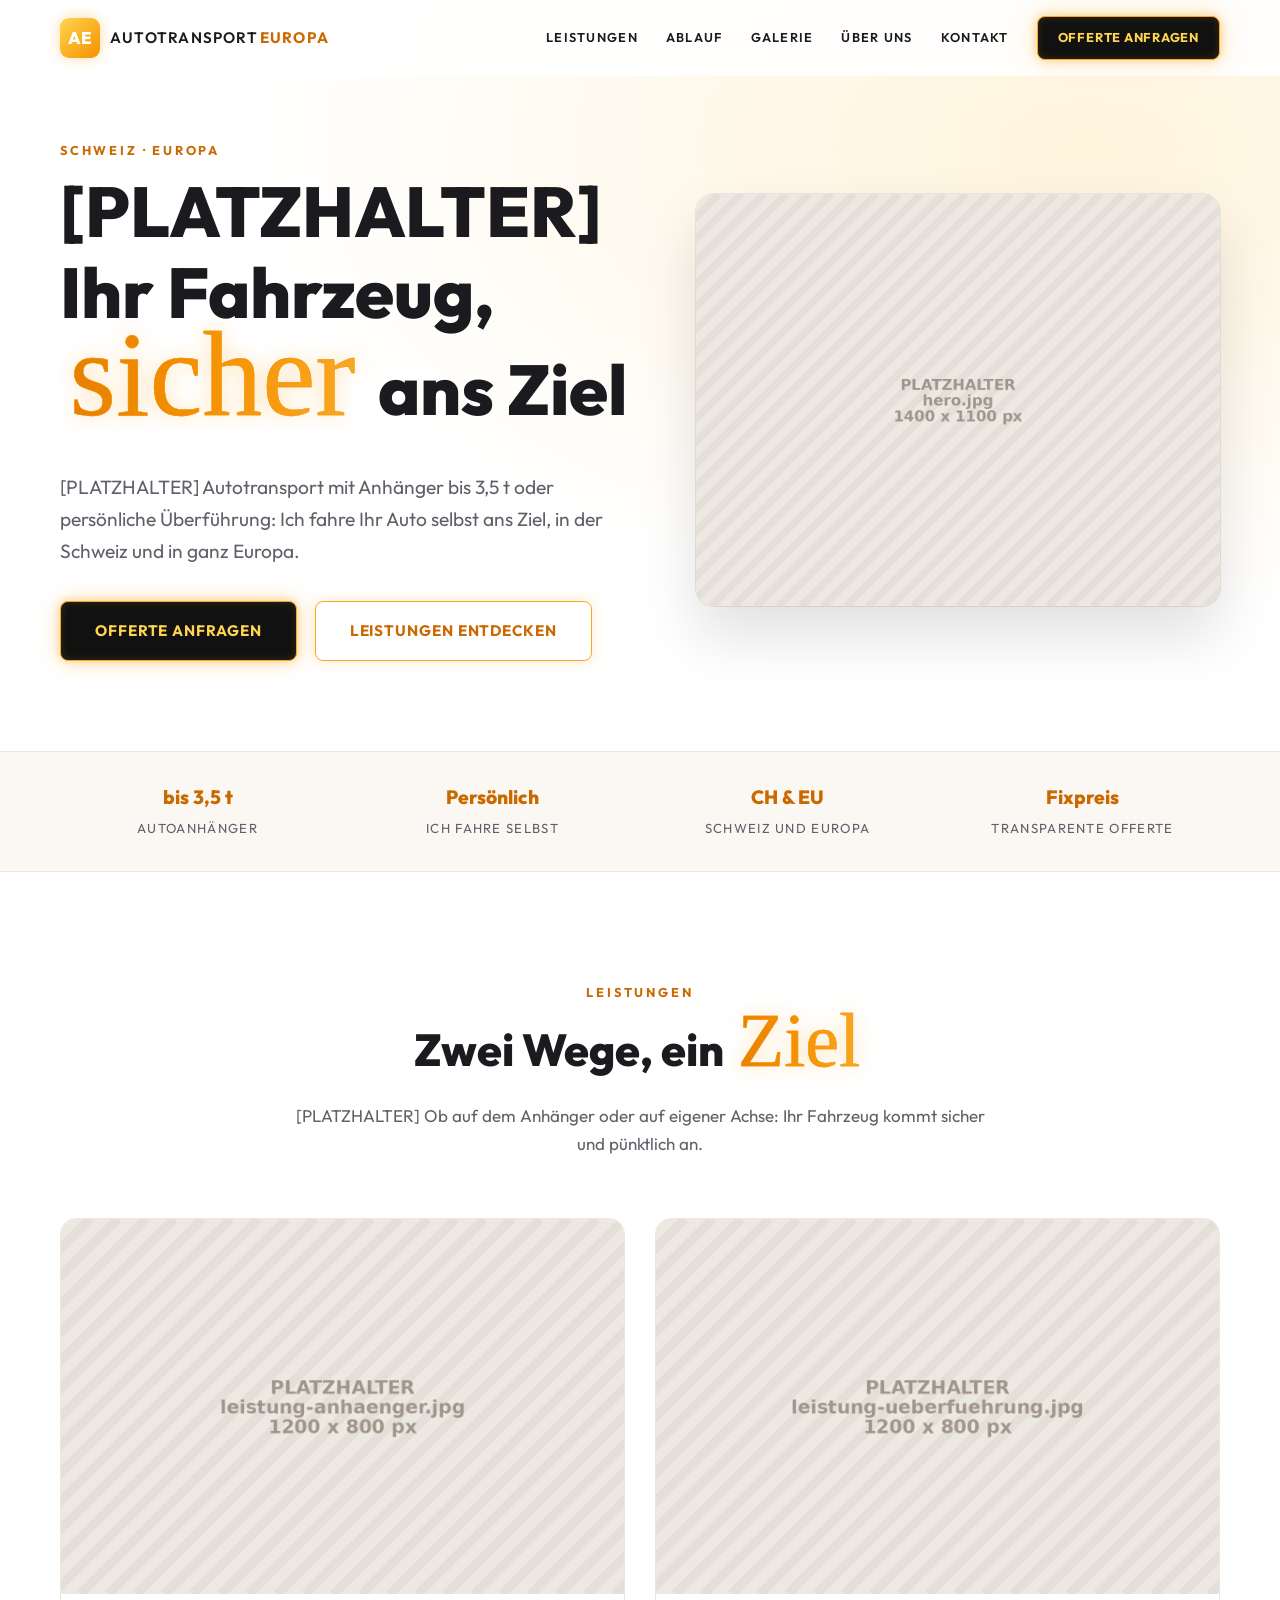
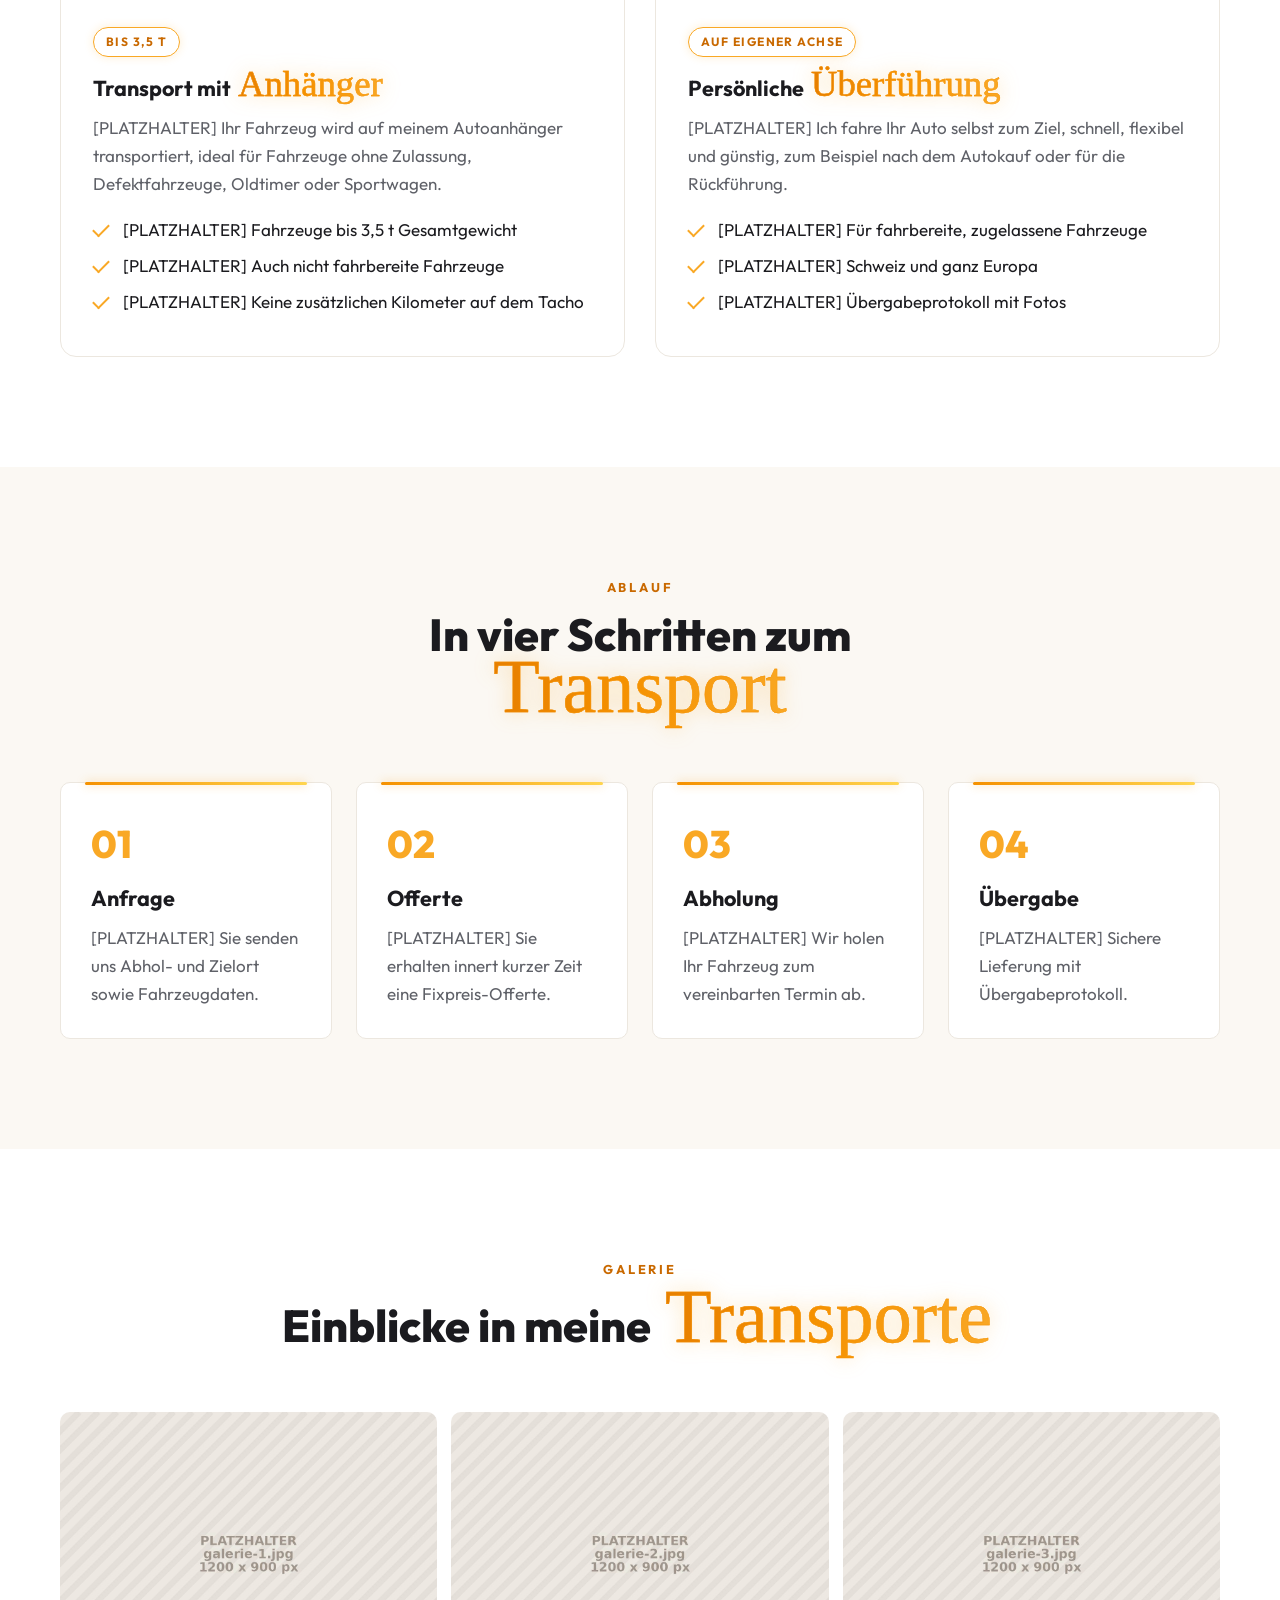
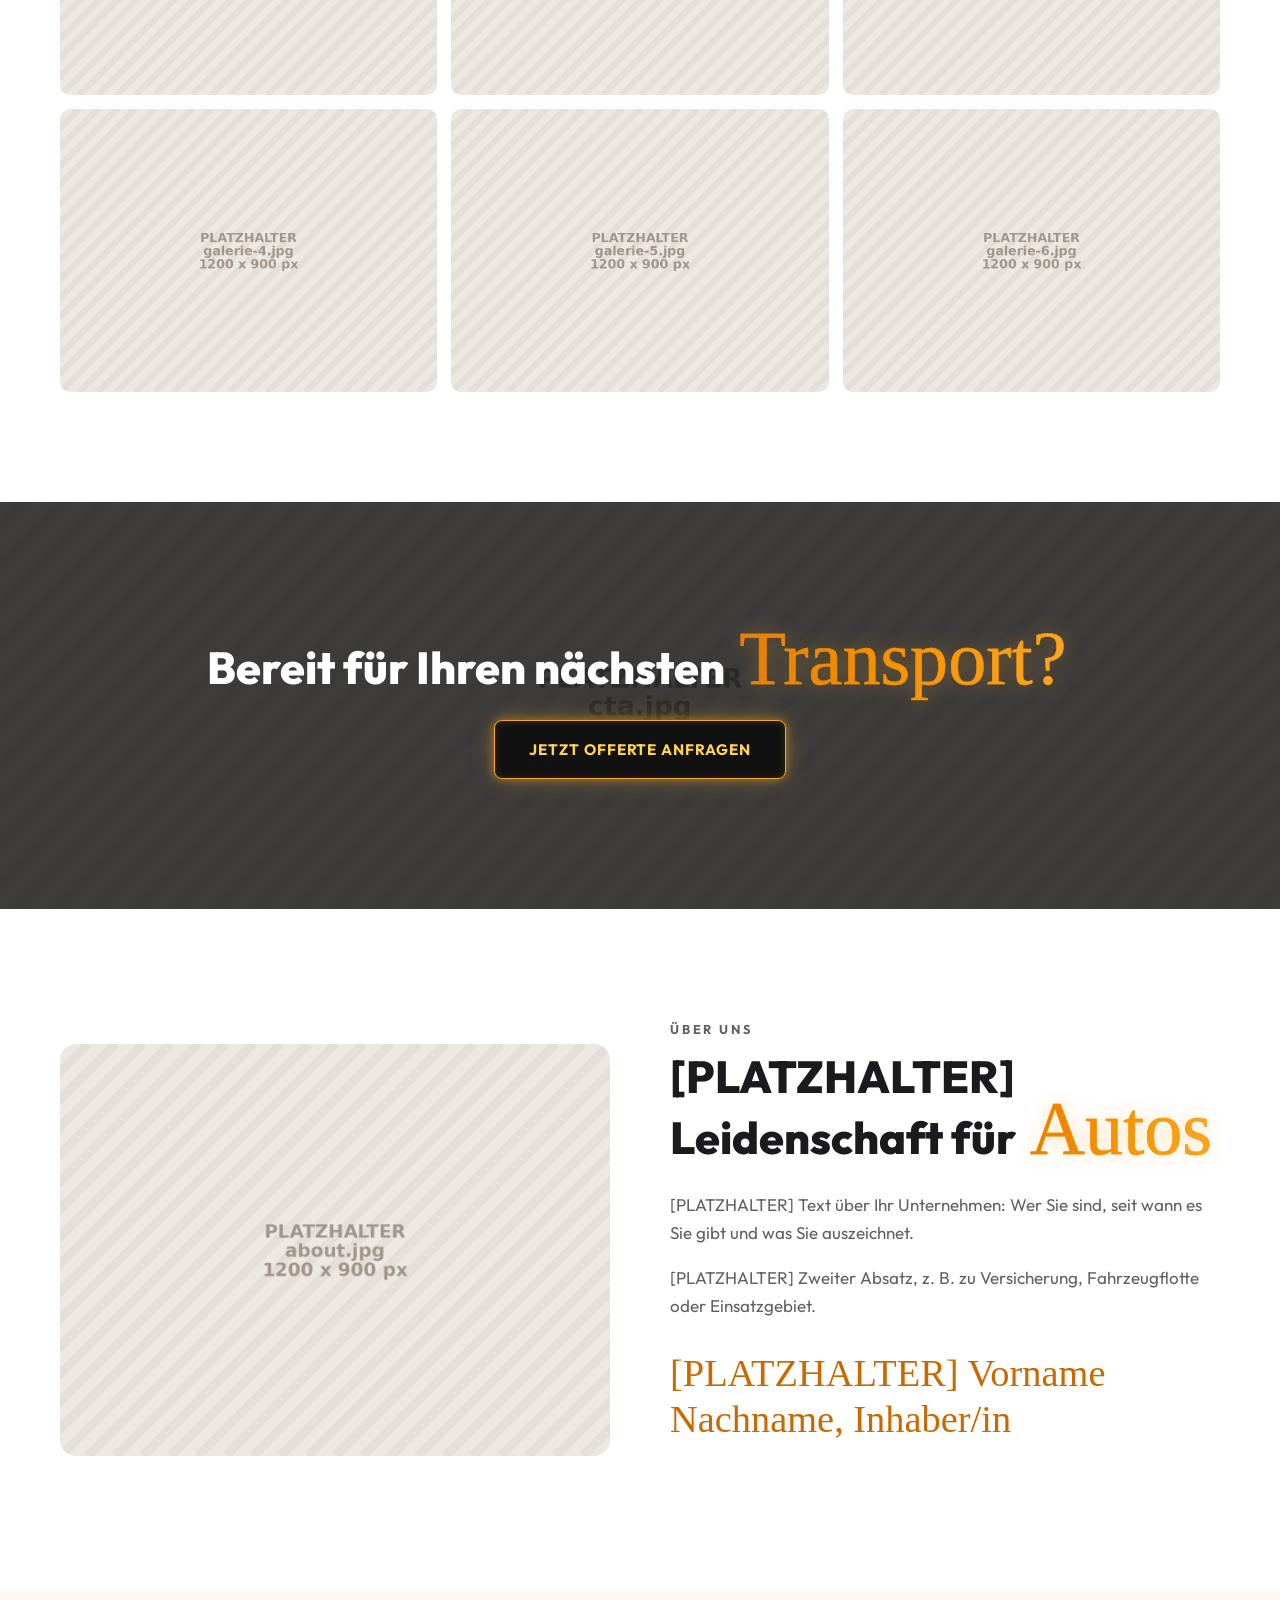
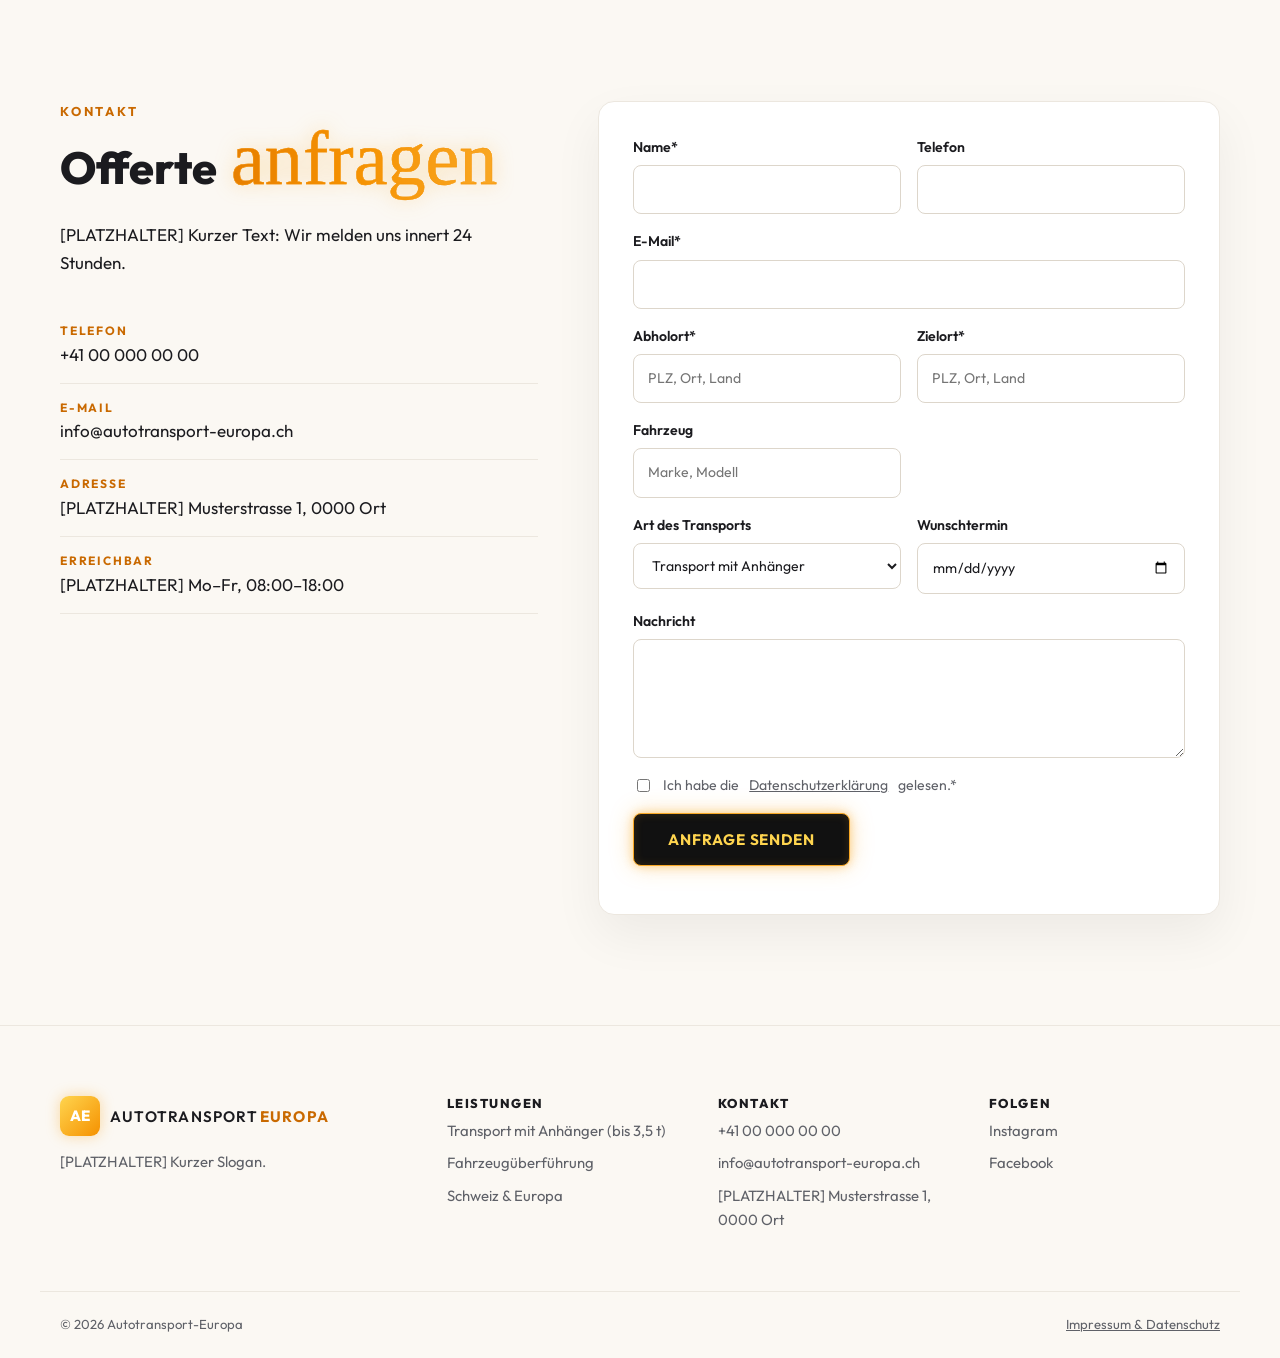
==== index.html @ 1c947391 "Onepage-Webseite Autotransport-Europa (Platzhalter-Version) Weisses Design mit Orange/Gelb-Akzenten " ====
<!DOCTYPE html>
<html lang="de-CH">
<head>
  <meta charset="utf-8">
  <meta name="viewport" content="width=device-width, initial-scale=1">

  <!-- ===== SEO: Titel & Beschreibung (max. ~60 bzw. ~155 Zeichen) ===== -->
  <title>Autotransport Schweiz &amp; Europa | Autotransport-Europa</title>
  <meta name="description" content="[PLATZHALTER] Zuverlässiger Autotransport in der Schweiz und ganz Europa: Transport mit Autoanhänger bis 3,5 t oder Überführung auf eigener Achse. Jetzt Offerte anfragen.">
  <link rel="canonical" href="https://www.autotransport-europa.ch/">
  <meta name="robots" content="index, follow">
  <meta name="theme-color" content="#ffffff">

  <!-- Open Graph (Vorschau bei WhatsApp, Facebook, LinkedIn) -->
  <meta property="og:type" content="website">
  <meta property="og:locale" content="de_CH">
  <meta property="og:site_name" content="Autotransport-Europa">
  <meta property="og:title" content="Autotransport Schweiz &amp; Europa | Autotransport-Europa">
  <meta property="og:description" content="[PLATZHALTER] Sicherer Fahrzeugtransport in der Schweiz und in ganz Europa.">
  <meta property="og:url" content="https://www.autotransport-europa.ch/">
  <meta property="og:image" content="https://www.autotransport-europa.ch/img/og-image.jpg">
  <meta name="twitter:card" content="summary_large_image">

  <link rel="icon" type="image/png" href="img/favicon.png">
  <link rel="apple-touch-icon" href="img/apple-touch-icon.png">
  <link rel="preload" as="font" type="font/woff2" href="fonts/outfit-700.woff2" crossorigin>
  <link rel="preload" as="font" type="font/woff2" href="fonts/script.woff2" crossorigin>
  <link rel="stylesheet" href="css/style.css">

  <!-- ===== Strukturierte Daten für Google (LocalBusiness) =====
       Alle Felder mit [PLATZHALTER] bitte ersetzen. -->
  <script type="application/ld+json">
  {
    "@context": "https://schema.org",
    "@type": "LocalBusiness",
    "@id": "https://www.autotransport-europa.ch/#business",
    "name": "Autotransport-Europa",
    "description": "Autotransport und Fahrzeugüberführung in der Schweiz und in ganz Europa.",
    "url": "https://www.autotransport-europa.ch/",
    "logo": "https://www.autotransport-europa.ch/img/favicon.png",
    "image": "https://www.autotransport-europa.ch/img/og-image.jpg",
    "telephone": "+41 00 000 00 00",
    "email": "info@autotransport-europa.ch",
    "priceRange": "CHF",
    "address": {
      "@type": "PostalAddress",
      "streetAddress": "[PLATZHALTER] Musterstrasse 1",
      "postalCode": "0000",
      "addressLocality": "[PLATZHALTER] Ort",
      "addressRegion": "[PLATZHALTER] Kanton",
      "addressCountry": "CH"
    },
    "areaServed": [
      {"@type": "Country", "name": "Schweiz"},
      {"@type": "Place", "name": "Europa"}
    ],
    "openingHoursSpecification": [{
      "@type": "OpeningHoursSpecification",
      "dayOfWeek": ["Monday","Tuesday","Wednesday","Thursday","Friday"],
      "opens": "08:00",
      "closes": "18:00"
    }],
    "sameAs": [
      "https://www.instagram.com/[PLATZHALTER]",
      "https://www.facebook.com/[PLATZHALTER]"
    ]
  }
  </script>
</head>
<body>

<!-- ================= HEADER ================= -->
<header class="site-header" id="top">
  <div class="container header-inner">
    <a href="#top" class="logo" aria-label="Autotransport-Europa Startseite">
      <!-- [PLATZHALTER] Logo: durch <img src="img/logo.svg" alt="Autotransport-Europa"> ersetzen -->
      <span class="logo-mark">AE</span>
      <span class="logo-text">Autotransport<strong>Europa</strong></span>
    </a>
    <nav class="main-nav" id="main-nav" aria-label="Hauptnavigation">
      <a href="#leistungen">Leistungen</a>
      <a href="#ablauf">Ablauf</a>
      <a href="#galerie">Galerie</a>
      <a href="#ueber-uns">Über uns</a>
      <a href="#kontakt">Kontakt</a>
      <a href="#kontakt" class="btn btn-glow btn-sm nav-cta">Offerte anfragen</a>
    </nav>
    <button class="nav-toggle" aria-label="Menü öffnen" aria-expanded="false" aria-controls="main-nav">
      <span></span><span></span><span></span>
    </button>
  </div>
</header>

<main>

<!-- ================= HERO ================= -->
<section class="hero">
  <div class="container hero-grid">
    <div class="hero-content">
      <p class="eyebrow">Schweiz · Europa</p>
      <h1>[PLATZHALTER] Ihr Fahrzeug, <span class="script">sicher</span> ans Ziel</h1>
      <p class="lead">[PLATZHALTER] Autotransport mit Anhänger bis 3,5 t oder persönliche Überführung: Ich fahre Ihr Auto selbst ans Ziel, in der Schweiz und in ganz Europa.</p>
      <div class="hero-actions">
        <a href="#kontakt" class="btn btn-glow">Offerte anfragen</a>
        <a href="#leistungen" class="btn btn-outline">Leistungen entdecken</a>
      </div>
    </div>
    <div class="hero-media">
      <img src="img/hero.jpg" alt="[PLATZHALTER] Autotransport mit Anhänger" width="1400" height="1100" fetchpriority="high">
    </div>
  </div>
</section>

<!-- ================= USP-LEISTE ================= -->
<section class="usp">
  <div class="container usp-grid">
    <div><strong>bis 3,5 t</strong><span>Autoanhänger</span></div>
    <div><strong>Persönlich</strong><span>Ich fahre selbst</span></div>
    <div><strong>CH &amp; EU</strong><span>Schweiz und Europa</span></div>
    <div><strong>Fixpreis</strong><span>Transparente Offerte</span></div>
  </div>
</section>

<!-- ================= LEISTUNGEN ================= -->
<section class="section" id="leistungen">
  <div class="container">
    <header class="section-head">
      <p class="eyebrow">Leistungen</p>
      <h2>Zwei Wege, ein <span class="script">Ziel</span></h2>
      <p>[PLATZHALTER] Ob auf dem Anhänger oder auf eigener Achse: Ihr Fahrzeug kommt sicher und pünktlich an.</p>
    </header>
    <div class="services">
      <article class="service">
        <img src="img/leistung-anhaenger.jpg" alt="[PLATZHALTER] Auto auf Autoanhänger" loading="lazy" width="1200" height="800">
        <div class="service-body">
          <span class="badge">bis 3,5 t</span>
          <h3>Transport mit <span class="script">Anhänger</span></h3>
          <p>[PLATZHALTER] Ihr Fahrzeug wird auf meinem Autoanhänger transportiert, ideal für Fahrzeuge ohne Zulassung, Defektfahrzeuge, Oldtimer oder Sportwagen.</p>
          <ul class="checks">
            <li>[PLATZHALTER] Fahrzeuge bis 3,5 t Gesamtgewicht</li>
            <li>[PLATZHALTER] Auch nicht fahrbereite Fahrzeuge</li>
            <li>[PLATZHALTER] Keine zusätzlichen Kilometer auf dem Tacho</li>
          </ul>
        </div>
      </article>
      <article class="service">
        <img src="img/leistung-ueberfuehrung.jpg" alt="[PLATZHALTER] Fahrzeugüberführung auf eigener Achse" loading="lazy" width="1200" height="800">
        <div class="service-body">
          <span class="badge">auf eigener Achse</span>
          <h3>Persönliche <span class="script">Überführung</span></h3>
          <p>[PLATZHALTER] Ich fahre Ihr Auto selbst zum Ziel, schnell, flexibel und günstig, zum Beispiel nach dem Autokauf oder für die Rückführung.</p>
          <ul class="checks">
            <li>[PLATZHALTER] Für fahrbereite, zugelassene Fahrzeuge</li>
            <li>[PLATZHALTER] Schweiz und ganz Europa</li>
            <li>[PLATZHALTER] Übergabeprotokoll mit Fotos</li>
          </ul>
        </div>
      </article>
    </div>
  </div>
</section>

<!-- ================= ABLAUF ================= -->
<section class="section section-alt" id="ablauf">
  <div class="container">
    <header class="section-head">
      <p class="eyebrow">Ablauf</p>
      <h2>In vier Schritten zum <span class="script">Transport</span></h2>
    </header>
    <ol class="steps">
      <li><span class="step-no">01</span><h3>Anfrage</h3><p>[PLATZHALTER] Sie senden uns Abhol- und Zielort sowie Fahrzeugdaten.</p></li>
      <li><span class="step-no">02</span><h3>Offerte</h3><p>[PLATZHALTER] Sie erhalten innert kurzer Zeit eine Fixpreis-Offerte.</p></li>
      <li><span class="step-no">03</span><h3>Abholung</h3><p>[PLATZHALTER] Wir holen Ihr Fahrzeug zum vereinbarten Termin ab.</p></li>
      <li><span class="step-no">04</span><h3>Übergabe</h3><p>[PLATZHALTER] Sichere Lieferung mit Übergabeprotokoll.</p></li>
    </ol>
  </div>
</section>

<!-- ================= GALERIE ================= -->
<section class="section" id="galerie">
  <div class="container">
    <header class="section-head">
      <p class="eyebrow">Galerie</p>
      <h2>Einblicke in meine <span class="script">Transporte</span></h2>
    </header>
    <div class="gallery">
      <a href="img/galerie-1.jpg"><img src="img/galerie-1.jpg" alt="[PLATZHALTER] Bildbeschreibung" loading="lazy" width="1200" height="900"></a>
      <a href="img/galerie-2.jpg"><img src="img/galerie-2.jpg" alt="[PLATZHALTER] Bildbeschreibung" loading="lazy" width="1200" height="900"></a>
      <a href="img/galerie-3.jpg"><img src="img/galerie-3.jpg" alt="[PLATZHALTER] Bildbeschreibung" loading="lazy" width="1200" height="900"></a>
      <a href="img/galerie-4.jpg"><img src="img/galerie-4.jpg" alt="[PLATZHALTER] Bildbeschreibung" loading="lazy" width="1200" height="900"></a>
      <a href="img/galerie-5.jpg"><img src="img/galerie-5.jpg" alt="[PLATZHALTER] Bildbeschreibung" loading="lazy" width="1200" height="900"></a>
      <a href="img/galerie-6.jpg"><img src="img/galerie-6.jpg" alt="[PLATZHALTER] Bildbeschreibung" loading="lazy" width="1200" height="900"></a>
    </div>
  </div>
</section>

<!-- ================= CTA-BANNER ================= -->
<section class="cta-banner" style="background-image:url('img/cta.jpg')">
  <div class="hero-overlay"></div>
  <div class="container cta-content">
    <h2>Bereit für Ihren nächsten <span class="script">Transport?</span></h2>
    <a href="#kontakt" class="btn btn-glow">Jetzt Offerte anfragen</a>
  </div>
</section>

<!-- ================= ÜBER UNS ================= -->
<section class="section" id="ueber-uns">
  <div class="container about">
    <img src="img/about.jpg" alt="[PLATZHALTER] Team / Fahrzeug von Autotransport-Europa" loading="lazy" width="1200" height="900">
    <div>
      <p class="eyebrow">Über uns</p>
      <h2>[PLATZHALTER] Leidenschaft für <span class="script">Autos</span></h2>
      <p>[PLATZHALTER] Text über Ihr Unternehmen: Wer Sie sind, seit wann es Sie gibt und was Sie auszeichnet.</p>
      <p>[PLATZHALTER] Zweiter Absatz, z. B. zu Versicherung, Fahrzeugflotte oder Einsatzgebiet.</p>
      <p class="signature">[PLATZHALTER] Vorname Nachname, Inhaber/in</p>
    </div>
  </div>
</section>

<!-- ================= KONTAKT ================= -->
<section class="section section-alt" id="kontakt">
  <div class="container contact">
    <div>
      <p class="eyebrow">Kontakt</p>
      <h2>Offerte <span class="script">anfragen</span></h2>
      <p>[PLATZHALTER] Kurzer Text: Wir melden uns innert 24 Stunden.</p>
      <ul class="contact-list">
        <li><span>Telefon</span><a href="tel:+41000000000">+41 00 000 00 00</a></li>
        <li><span>E-Mail</span><a href="mailto:info@autotransport-europa.ch">info@autotransport-europa.ch</a></li>
        <li><span>Adresse</span>[PLATZHALTER] Musterstrasse 1, 0000 Ort</li>
        <li><span>Erreichbar</span>[PLATZHALTER] Mo–Fr, 08:00–18:00</li>
      </ul>
    </div>
    <form class="contact-form" action="kontakt.php" method="post">
      <div class="form-row">
        <label>Name*<input type="text" name="name" required autocomplete="name"></label>
        <label>Telefon<input type="tel" name="telefon" autocomplete="tel"></label>
      </div>
      <label>E-Mail*<input type="email" name="email" required autocomplete="email"></label>
      <div class="form-row">
        <label>Abholort*<input type="text" name="von" required placeholder="PLZ, Ort, Land"></label>
        <label>Zielort*<input type="text" name="nach" required placeholder="PLZ, Ort, Land"></label>
      </div>
      <div class="form-row">
        <label>Fahrzeug<input type="text" name="fahrzeug" placeholder="Marke, Modell"></label>
      </div>
      <div class="form-row">
        <label>Art des Transports<select name="art"><option>Transport mit Anhänger</option><option>Überführung (Sie fahren selbst)</option><option>Weiss noch nicht</option></select></label>
        <label>Wunschtermin<input type="date" name="termin"></label>
      </div>
      <label>Nachricht<textarea name="nachricht" rows="4"></textarea></label>
      <!-- Spam-Schutz: dieses Feld bleibt leer -->
      <label class="hp" aria-hidden="true">Website<input type="text" name="website" tabindex="-1" autocomplete="off"></label>
      <label class="consent"><input type="checkbox" name="datenschutz" required> Ich habe die <a href="impressum.html#datenschutz">Datenschutzerklärung</a> gelesen.*</label>
      <button type="submit" class="btn btn-glow">Anfrage senden</button>
      <p class="form-status" role="status"></p>
    </form>
  </div>
</section>

</main>

<!-- ================= FOOTER ================= -->
<footer class="site-footer">
  <div class="container footer-grid">
    <div>
      <a href="#top" class="logo"><span class="logo-mark">AE</span><span class="logo-text">Autotransport<strong>Europa</strong></span></a>
      <p>[PLATZHALTER] Kurzer Slogan.</p>
    </div>
    <div>
      <h4>Leistungen</h4>
      <a href="#leistungen">Transport mit Anhänger (bis 3,5 t)</a>
      <a href="#leistungen">Fahrzeugüberführung</a>
      <a href="#leistungen">Schweiz &amp; Europa</a>
    </div>
    <div>
      <h4>Kontakt</h4>
      <a href="tel:+41000000000">+41 00 000 00 00</a>
      <a href="mailto:info@autotransport-europa.ch">info@autotransport-europa.ch</a>
      <span>[PLATZHALTER] Musterstrasse 1, 0000 Ort</span>
    </div>
    <div>
      <h4>Folgen</h4>
      <a href="https://www.instagram.com/[PLATZHALTER]" rel="noopener" target="_blank">Instagram</a>
      <a href="https://www.facebook.com/[PLATZHALTER]" rel="noopener" target="_blank">Facebook</a>
    </div>
  </div>
  <div class="container footer-bottom">
    <span>© <span id="year">2026</span> Autotransport-Europa</span>
    <a href="impressum.html">Impressum &amp; Datenschutz</a>
  </div>
</footer>

<script src="js/main.js" defer></script>
</body>
</html>
---- css/style.css ----
/* ===== Schriften (lokal eingebunden, kein Google-Fonts-Aufruf → datenschutzfreundlich) ===== */
@font-face { font-family: "Outfit"; src: url("../fonts/outfit-400.woff2") format("woff2"); font-weight: 400; font-display: swap; }
@font-face { font-family: "Outfit"; src: url("../fonts/outfit-600.woff2") format("woff2"); font-weight: 600; font-display: swap; }
@font-face { font-family: "Outfit"; src: url("../fonts/outfit-700.woff2") format("woff2"); font-weight: 700; font-display: swap; }
@font-face { font-family: "Outfit"; src: url("../fonts/outfit-800.woff2") format("woff2"); font-weight: 800; font-display: swap; }
@font-face { font-family: "Signature"; src: url("../fonts/script.woff2") format("woff2"); font-weight: 400; font-display: swap; }

/* ===== Farben & Grundwerte – hier zentral anpassbar (Orange/Gelb wie codepixel.ch) ===== */
:root {
  --bg: #ffffff;
  --bg-alt: #fbf8f3;
  --surface: #ffffff;
  --text: #1b1b1f;
  --muted: #5f6168;
  --accent: #f9a825;        /* Hauptakzent (Gold-Orange) */
  --accent-2: #f59100;      /* dunkleres Orange */
  --accent-light: #ffd54f;  /* helles Gelb */
  --accent-text: #c96900;   /* Orange für Text auf Weiss (besser lesbar) */
  --glow: rgba(249, 168, 37, .45);
  --line: #ece7df;
  --radius: 10px;
  --max: 1200px;
  --font: "Outfit", "Helvetica Neue", Arial, system-ui, sans-serif;
  --script: "Signature", "Brush Script MT", cursive;
}

*, *::before, *::after { box-sizing: border-box; }
html { scroll-behavior: smooth; scroll-padding-top: 80px; }
body { margin: 0; background: var(--bg); color: var(--text); font-family: var(--font); font-size: 17px; line-height: 1.65; -webkit-font-smoothing: antialiased; }
img { max-width: 100%; height: auto; display: block; }
a { color: inherit; }
h1, h2, h3, h4 { line-height: 1.15; margin: 0 0 .6em; font-weight: 800; }
h1 { font-size: clamp(2.4rem, 5.6vw, 4.4rem); }
h2 { font-size: clamp(1.8rem, 3.8vw, 2.8rem); }
h3 { font-size: 1.35rem; font-weight: 700; }
p { margin: 0 0 1em; }
.container { width: 100%; max-width: var(--max); margin: 0 auto; padding: 0 20px; }

/* Schreibschrift für Highlight-Wörter */
.script {
  font-family: var(--script); font-weight: 400; font-size: 1.7em; line-height: .7; -webkit-text-stroke: .4px var(--accent-2);
  letter-spacing: 0; text-transform: none; padding: 0 .08em;
  background: linear-gradient(90deg, #e67e00, var(--accent-2) 45%, var(--accent));
  -webkit-background-clip: text; background-clip: text; color: transparent;
  filter: drop-shadow(0 0 10px rgba(249,168,37,.35));
}

.eyebrow { color: var(--accent-text); text-transform: uppercase; letter-spacing: .22em; font-size: .8rem; font-weight: 700; margin-bottom: .8em; }

/* ===== Buttons (leuchtender Rahmen) ===== */
.btn { display: inline-block; padding: 16px 34px; border-radius: 8px; text-decoration: none; text-transform: uppercase; letter-spacing: .06em; font-size: .95rem; font-weight: 700; font-family: inherit; cursor: pointer; transition: .25s; border: 1.5px solid var(--accent); text-align: center; }
.btn-glow { background: #111; color: var(--accent-light); box-shadow: 0 0 8px var(--glow), 0 0 22px rgba(249,168,37,.35), inset 0 0 10px rgba(249,168,37,.15); }
.btn-glow:hover { color: #111; background: var(--accent); box-shadow: 0 0 12px var(--glow), 0 0 34px rgba(249,168,37,.55); }
.btn-outline { background: #fff; color: var(--accent-text); box-shadow: 0 0 14px rgba(249,168,37,.25); }
.btn-outline:hover { background: var(--accent); color: #111; box-shadow: 0 0 24px var(--glow); }
.btn-sm { padding: 10px 20px; font-size: .8rem; }
.btn:disabled { opacity: .6; cursor: wait; }

/* ===== Header ===== */
.site-header { position: fixed; inset: 0 0 auto; z-index: 50; background: rgba(255,255,255,.85); backdrop-filter: blur(10px); transition: box-shadow .3s; }
.site-header.scrolled { box-shadow: 0 1px 0 var(--line), 0 6px 20px rgba(0,0,0,.04); }
.header-inner { display: flex; align-items: center; justify-content: space-between; height: 76px; }
.logo { display: flex; align-items: center; gap: 10px; text-decoration: none; }
.logo-mark { display: grid; place-items: center; width: 40px; height: 40px; background: linear-gradient(135deg, var(--accent-light), var(--accent-2)); color: #fff; font-weight: 800; border-radius: 9px; box-shadow: 0 0 14px rgba(249,168,37,.4); }
.logo-text { text-transform: uppercase; letter-spacing: .08em; font-size: .95rem; font-weight: 600; }
.logo-text strong { color: var(--accent-text); margin-left: 2px; }
.main-nav { display: flex; align-items: center; gap: 28px; }
.main-nav a:not(.btn) { text-decoration: none; text-transform: uppercase; letter-spacing: .1em; font-size: .8rem; font-weight: 600; }
.main-nav a:not(.btn):hover { color: var(--accent-text); }
.nav-toggle { display: none; background: none; border: 0; width: 44px; height: 44px; cursor: pointer; padding: 10px; }
.nav-toggle span { display: block; height: 2px; background: var(--text); margin: 6px 0; transition: .3s; }

/* ===== Hero ===== */
.hero { padding: 140px 0 90px; background: radial-gradient(ellipse at 85% 20%, #fff4dc 0%, rgba(255,255,255,0) 55%), var(--bg); }
.hero-grid { display: grid; grid-template-columns: 1.1fr 1fr; gap: 60px; align-items: center; }
.lead { font-size: 1.2rem; color: var(--muted); max-width: 560px; }
.hero-actions { display: flex; flex-wrap: wrap; gap: 18px; margin-top: 34px; }
.hero-media img { border-radius: 18px; width: 100%; aspect-ratio: 14/11; object-fit: cover; box-shadow: 0 30px 60px rgba(0,0,0,.12), 0 0 0 1px var(--line); }

/* ===== USP ===== */
.usp { border-top: 1px solid var(--line); border-bottom: 1px solid var(--line); background: var(--bg-alt); }
.usp-grid { display: grid; grid-template-columns: repeat(4, 1fr); gap: 20px; padding-top: 30px; padding-bottom: 30px; text-align: center; }
.usp-grid strong { display: block; color: var(--accent-text); font-size: 1.2rem; font-weight: 800; }
.usp-grid span { color: var(--muted); font-size: .82rem; text-transform: uppercase; letter-spacing: .1em; }

/* ===== Sections ===== */
.section { padding: 110px 0; }
.section-alt { background: var(--bg-alt); }
.section-head { text-align: center; max-width: 720px; margin: 0 auto 60px; }
.section-head p:last-child:not(.eyebrow) { color: var(--muted); }

/* Leistungen */
.services { display: grid; grid-template-columns: 1fr 1fr; gap: 30px; }
.service { background: var(--surface); border: 1px solid var(--line); border-radius: 16px; overflow: hidden; transition: transform .3s, box-shadow .3s, border-color .3s; }
.service:hover { transform: translateY(-5px); border-color: var(--accent); box-shadow: 0 0 0 1px var(--accent), 0 18px 40px rgba(249,168,37,.18); }
.service img { aspect-ratio: 3/2; object-fit: cover; width: 100%; }
.service-body { padding: 32px; }
.service-body p { color: var(--muted); }
.badge { display: inline-block; font-size: .75rem; font-weight: 700; text-transform: uppercase; letter-spacing: .12em; color: var(--accent-text); border: 1px solid var(--accent); border-radius: 30px; padding: 4px 12px; margin-bottom: 14px; box-shadow: 0 0 10px rgba(249,168,37,.2); }
.checks { list-style: none; padding: 0; margin: 18px 0 0; }
.checks li { position: relative; padding-left: 30px; margin-bottom: 8px; }
.checks li::before { content: ""; position: absolute; left: 0; top: .45em; width: 16px; height: 9px; border-left: 2.5px solid var(--accent); border-bottom: 2.5px solid var(--accent); transform: rotate(-45deg); }

/* Ablauf */
.steps { list-style: none; padding: 0; margin: 0; display: grid; grid-template-columns: repeat(4, 1fr); gap: 24px; }
.steps li { padding: 30px; background: var(--surface); border: 1px solid var(--line); border-radius: var(--radius); position: relative; }
.steps li::before { content: ""; position: absolute; top: -1px; left: 24px; right: 24px; height: 3px; background: linear-gradient(90deg, var(--accent-2), var(--accent-light)); border-radius: 3px; box-shadow: 0 0 10px var(--glow); }
.step-no { display: block; font-size: 2.4rem; font-weight: 800; color: var(--accent); margin-bottom: 10px; }
.steps p { color: var(--muted); margin: 0; }

/* Galerie */
.gallery { display: grid; grid-template-columns: repeat(3, 1fr); gap: 14px; }
.gallery a { overflow: hidden; border-radius: var(--radius); }
.gallery img { aspect-ratio: 4/3; object-fit: cover; width: 100%; transition: transform .4s; }
.gallery a:hover img { transform: scale(1.05); }
.lightbox { position: fixed; inset: 0; background: rgba(15,15,18,.92); display: grid; place-items: center; z-index: 100; padding: 20px; cursor: zoom-out; }
.lightbox img { max-height: 90vh; width: auto; border-radius: var(--radius); }

/* CTA-Banner (dunkles Foto als Kontrast, Button leuchtet hier am schönsten) */
.cta-banner { position: relative; padding: 130px 0; background-size: cover; background-position: center; text-align: center; color: #fff; }
.cta-banner .hero-overlay { position: absolute; inset: 0; background: rgba(12,12,14,.78); }
.cta-content { position: relative; }

/* Über uns */
.about { display: grid; grid-template-columns: 1fr 1fr; gap: 60px; align-items: center; }
.about img { border-radius: 16px; aspect-ratio: 4/3; object-fit: cover; width: 100%; }
.about p { color: var(--muted); }
.signature { font-family: var(--script); font-size: 2.4rem; line-height: 1.2; color: var(--accent-text) !important; margin-top: .8em; }

/* Kontakt */
.contact { display: grid; grid-template-columns: 1fr 1.3fr; gap: 60px; }
.contact-list { list-style: none; padding: 0; margin: 30px 0 0; }
.contact-list li { padding: 14px 0; border-bottom: 1px solid var(--line); }
.contact-list span { display: block; font-size: .75rem; text-transform: uppercase; letter-spacing: .15em; color: var(--accent-text); font-weight: 700; }
.contact-list a { text-decoration: none; }
.contact-form { background: var(--surface); padding: 34px; border-radius: 16px; border: 1px solid var(--line); box-shadow: 0 20px 50px rgba(0,0,0,.06); }
.contact-form label { display: block; font-size: .88rem; font-weight: 600; margin-bottom: 16px; }
.contact-form input:not([type=checkbox]), .contact-form textarea, .contact-form select { display: block; width: 100%; margin-top: 6px; padding: 12px 14px; background: #fff; border: 1px solid #ddd6cb; border-radius: 8px; color: var(--text); font: inherit; font-weight: 400; }
.contact-form input:focus, .contact-form textarea:focus, .contact-form select:focus { outline: none; border-color: var(--accent); box-shadow: 0 0 0 3px rgba(249,168,37,.2); }
.form-row { display: grid; grid-template-columns: 1fr 1fr; gap: 16px; }
.consent { display: flex !important; gap: 10px; align-items: flex-start; font-weight: 400 !important; color: var(--muted); }
.consent input { margin-top: 5px; accent-color: var(--accent); }
.hp { position: absolute !important; left: -9999px; }
.form-status { margin: 14px 0 0; font-size: .92rem; }

/* Footer */
.site-footer { background: var(--bg-alt); border-top: 1px solid var(--line); padding: 70px 0 0; color: var(--muted); font-size: .93rem; }
.footer-grid { display: grid; grid-template-columns: 1.5fr 1fr 1fr 1fr; gap: 40px; }
.footer-grid h4 { color: var(--text); text-transform: uppercase; letter-spacing: .12em; font-size: .8rem; }
.footer-grid a:not(.logo), .footer-grid span:not(.logo-mark):not(.logo-text) { display: block; text-decoration: none; margin-bottom: 8px; }
.footer-grid a:hover { color: var(--accent-text); }
.footer-grid .logo { margin-bottom: 14px; color: var(--text); }
.footer-bottom { display: flex; justify-content: space-between; flex-wrap: wrap; gap: 10px; margin-top: 50px; padding-top: 22px; padding-bottom: 22px; border-top: 1px solid var(--line); font-size: .82rem; }

/* Unterseite (Impressum) */
.legal { padding: 140px 20px 80px; max-width: 820px; }
.legal h1 { font-size: clamp(2rem, 4vw, 2.8rem); }
.legal h2 { font-size: 1.35rem; margin-top: 2em; }
.legal p, .legal li { color: var(--muted); }
.legal a { color: var(--accent-text); }

/* Einblend-Animation */
.reveal { opacity: 0; transform: translateY(24px); transition: opacity .7s, transform .7s; }
.reveal.visible { opacity: 1; transform: none; }
@media (prefers-reduced-motion: reduce) { .reveal { opacity: 1; transform: none; } html { scroll-behavior: auto; } }

/* ===== Responsive ===== */
@media (max-width: 960px) {
  .hero { padding-top: 120px; }
  .hero-grid, .services, .about, .contact { grid-template-columns: 1fr; gap: 40px; }
  .gallery, .steps, .usp-grid, .footer-grid { grid-template-columns: repeat(2, 1fr); }
  .nav-toggle { display: block; }
  .main-nav { position: fixed; inset: 76px 0 auto; flex-direction: column; gap: 0; background: #fff; padding: 10px 20px 24px; box-shadow: 0 20px 30px rgba(0,0,0,.08); transform: translateY(-120%); transition: transform .3s; visibility: hidden; }
  .main-nav.open { transform: none; visibility: visible; }
  .main-nav a:not(.btn) { padding: 14px 0; width: 100%; border-bottom: 1px solid var(--line); }
  .nav-cta { margin-top: 18px; }
  .nav-toggle[aria-expanded=true] span:nth-child(1) { transform: translateY(8px) rotate(45deg); }
  .nav-toggle[aria-expanded=true] span:nth-child(2) { opacity: 0; }
  .nav-toggle[aria-expanded=true] span:nth-child(3) { transform: translateY(-8px) rotate(-45deg); }
}
@media (max-width: 600px) {
  body { font-size: 16px; }
  .section { padding: 75px 0; }
  .gallery, .steps, .form-row, .footer-grid { grid-template-columns: 1fr; }
  .contact-form, .service-body { padding: 24px; }
  .hero-actions .btn { width: 100%; }
}
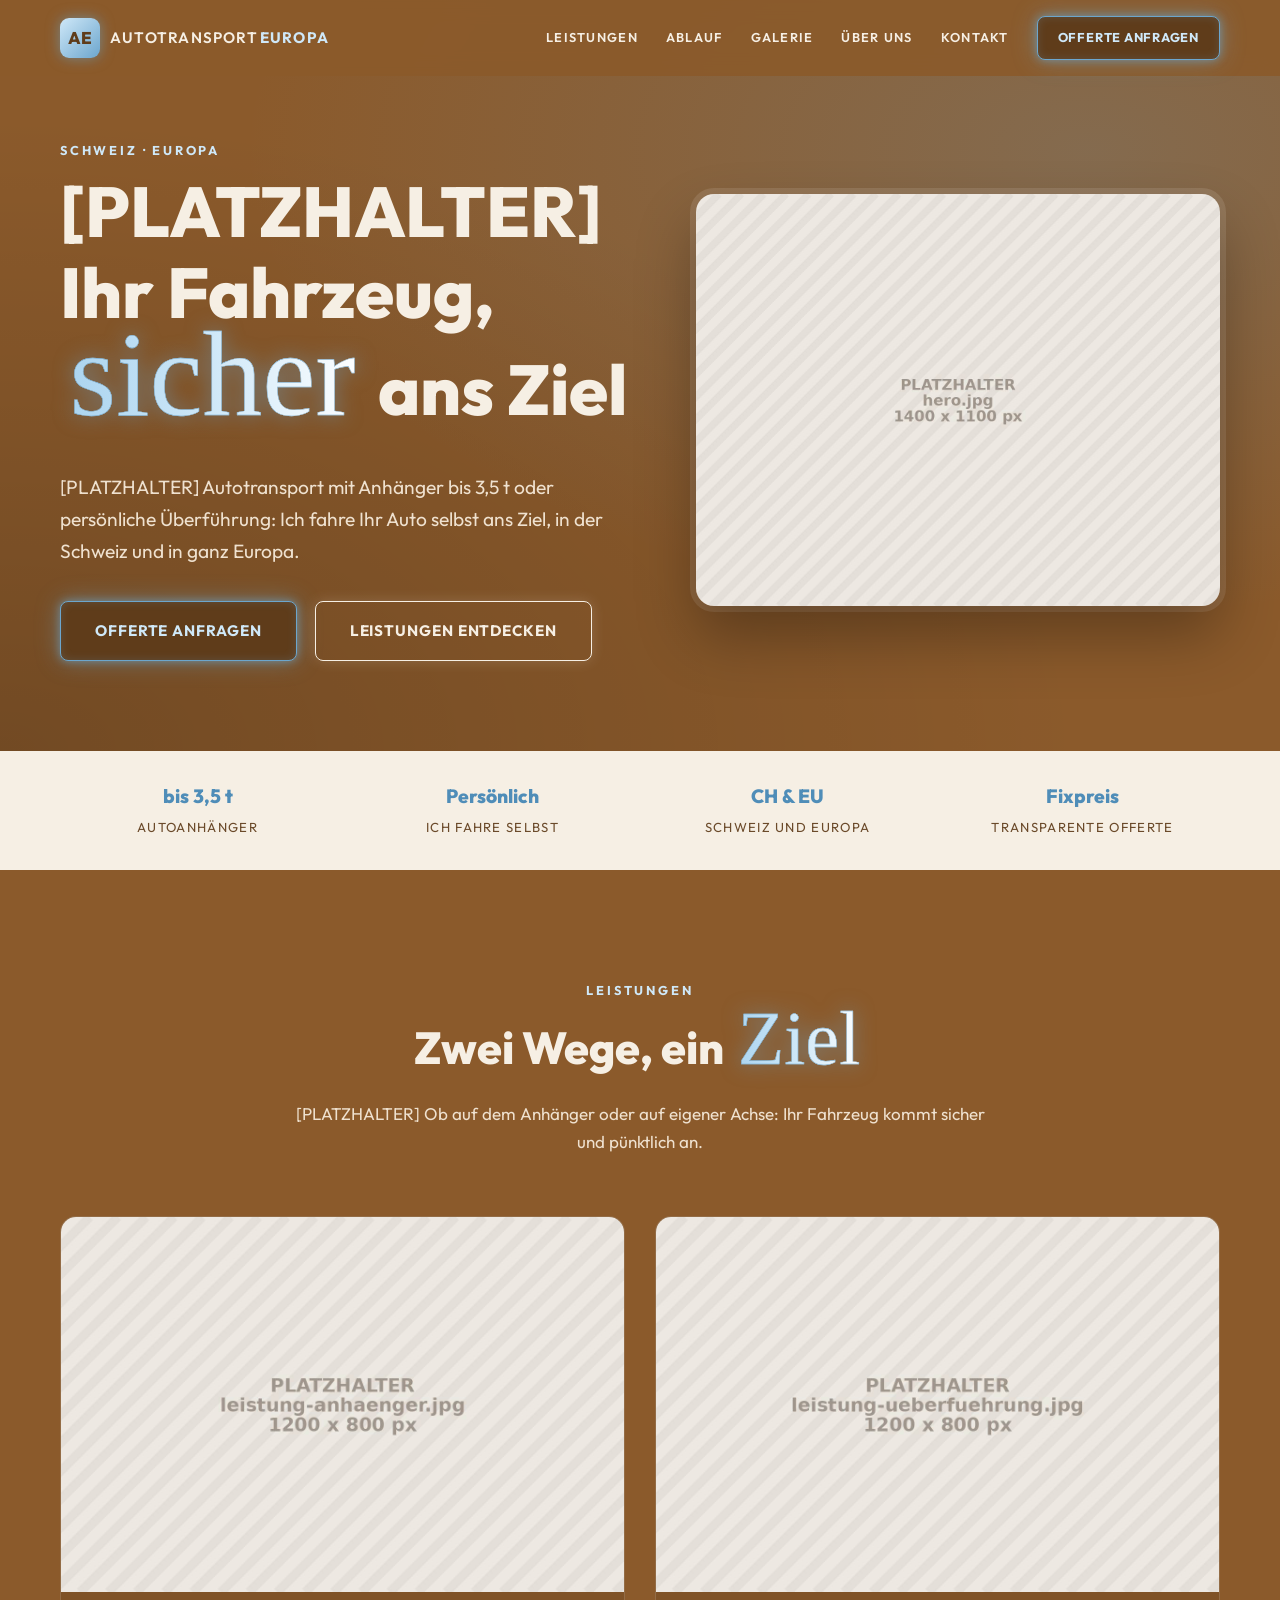
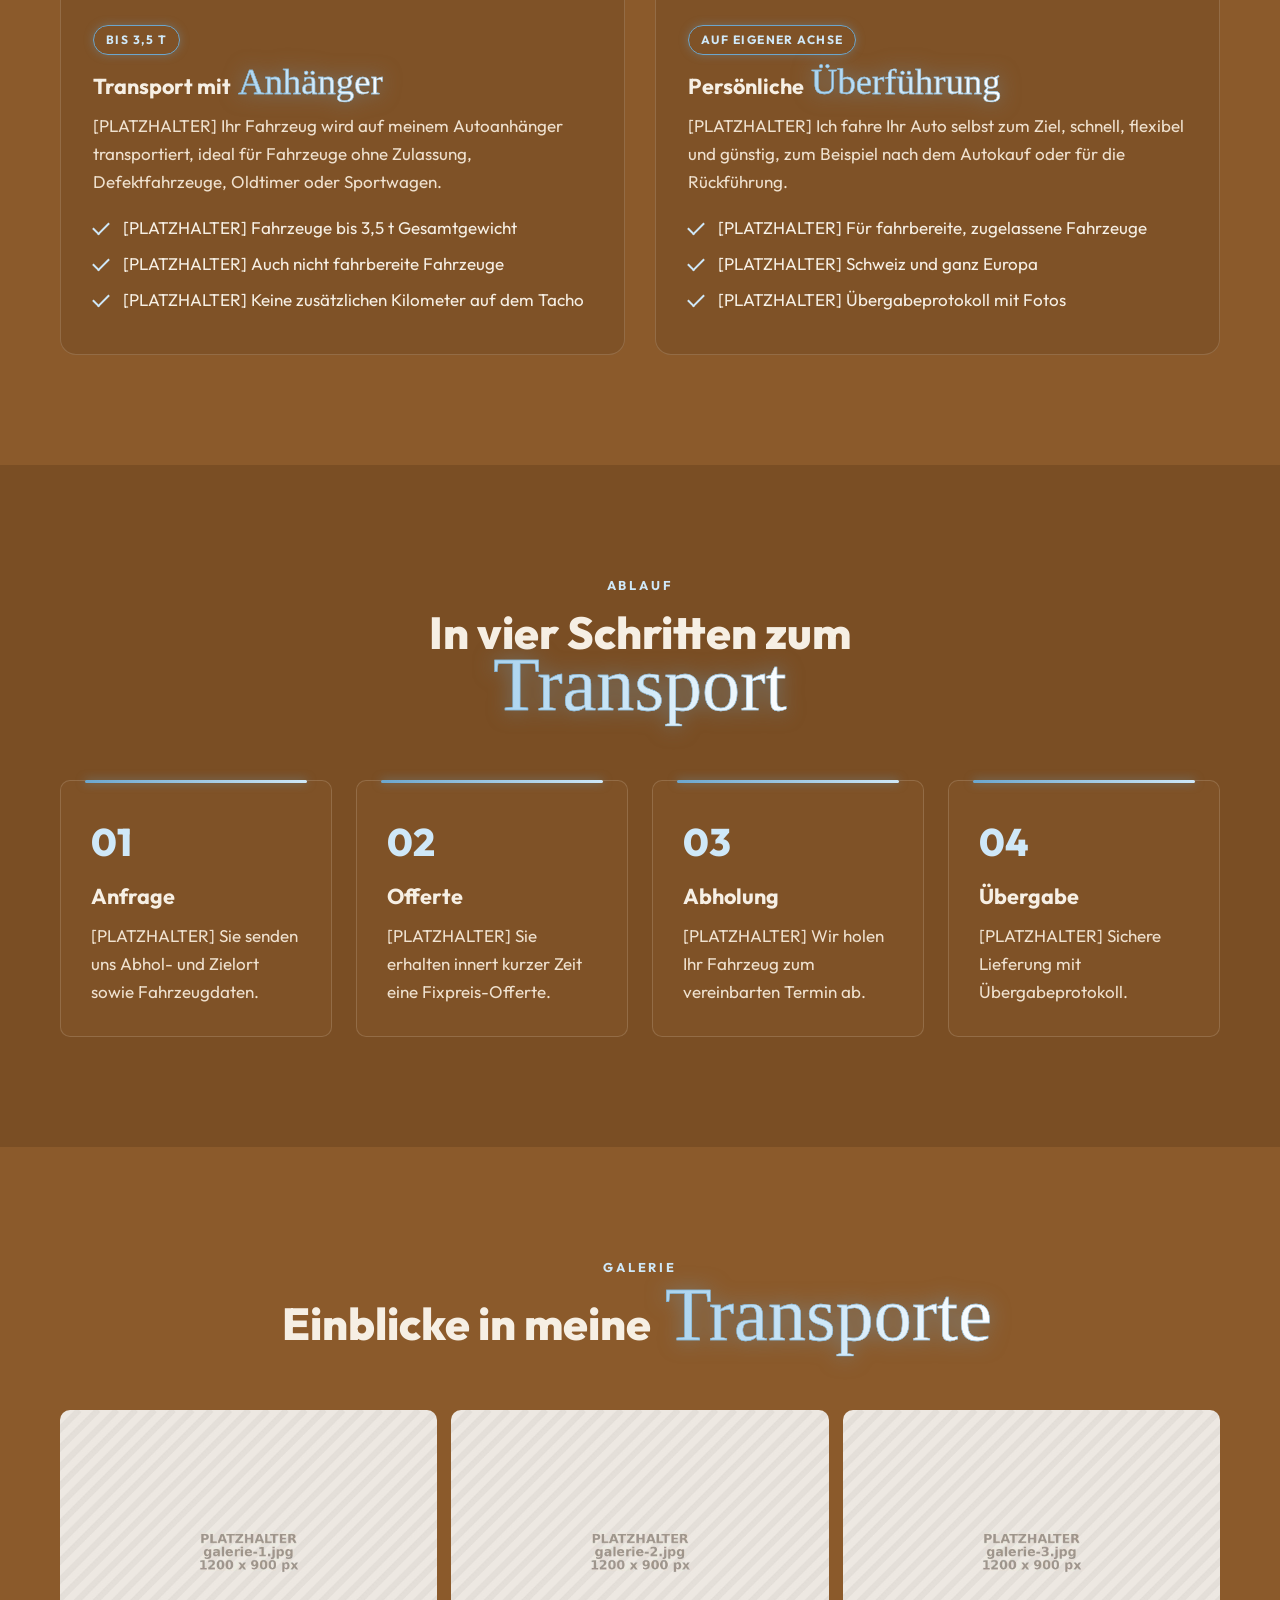
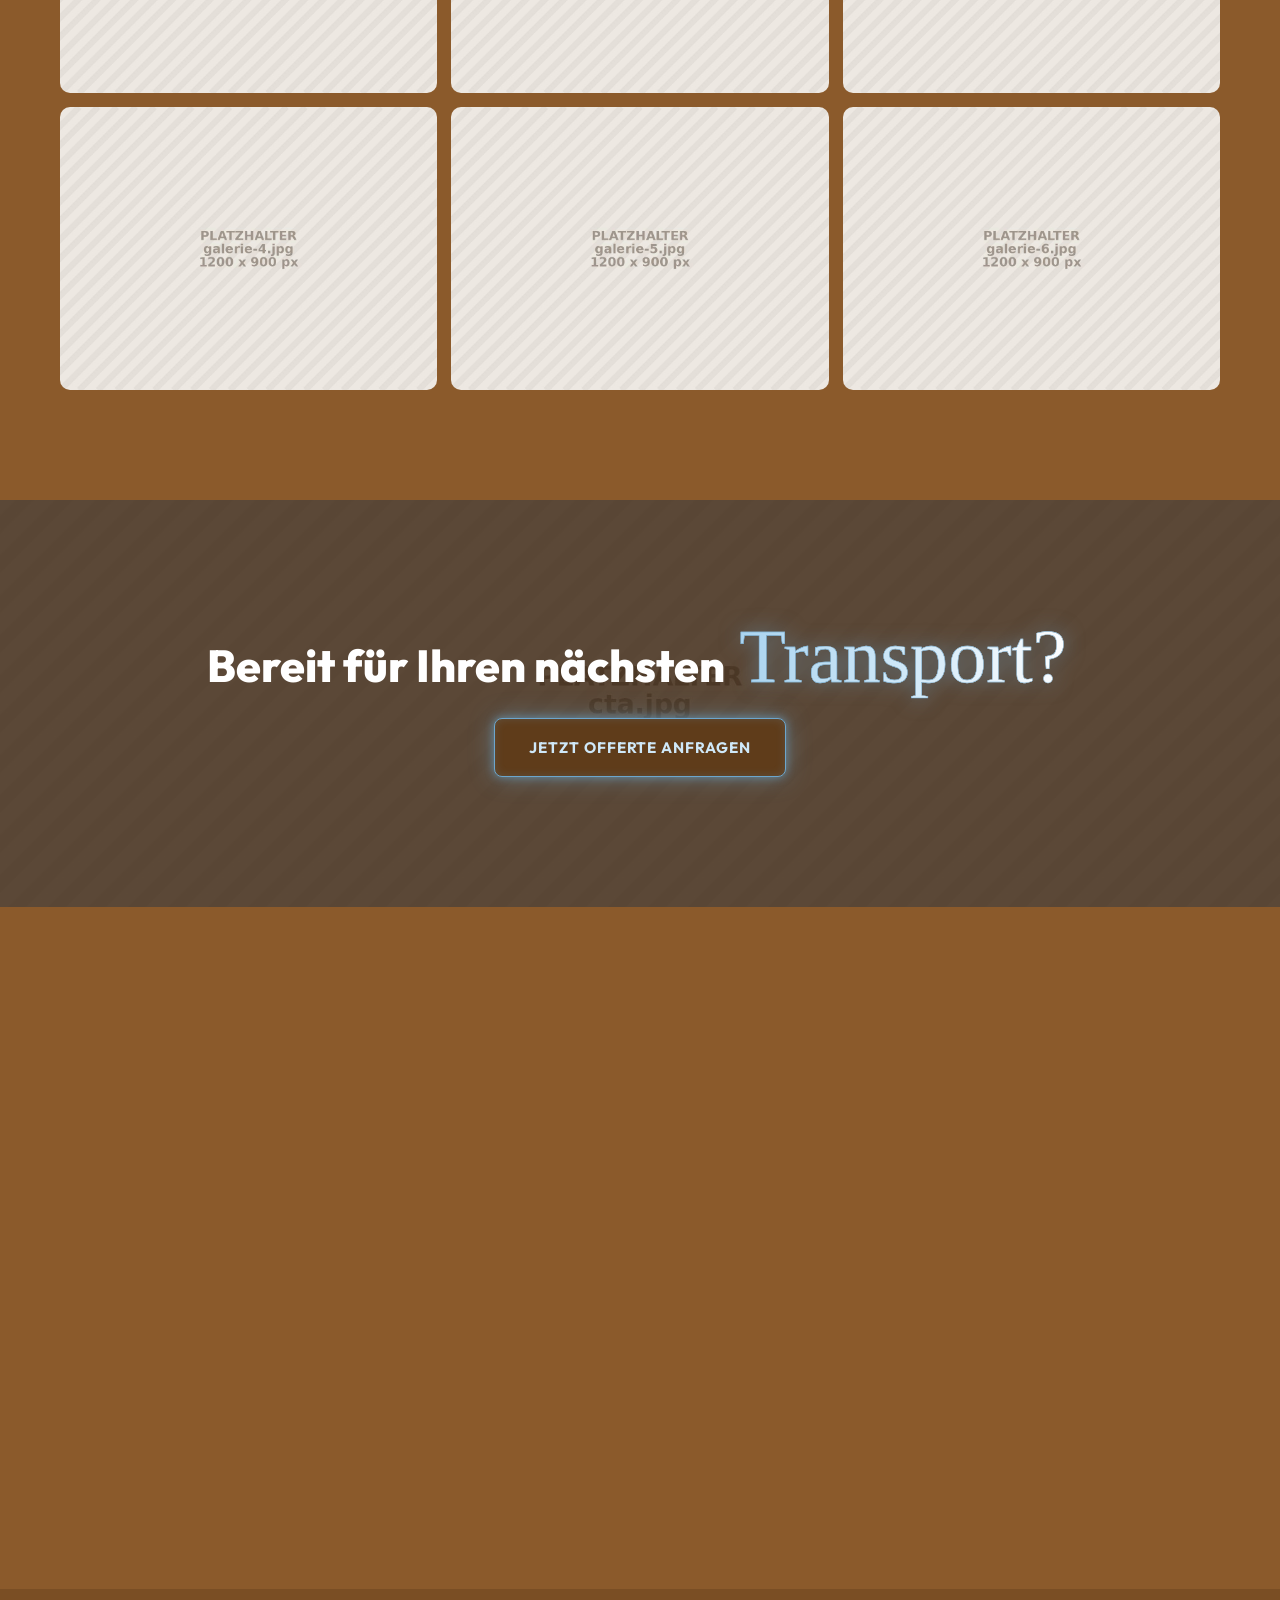
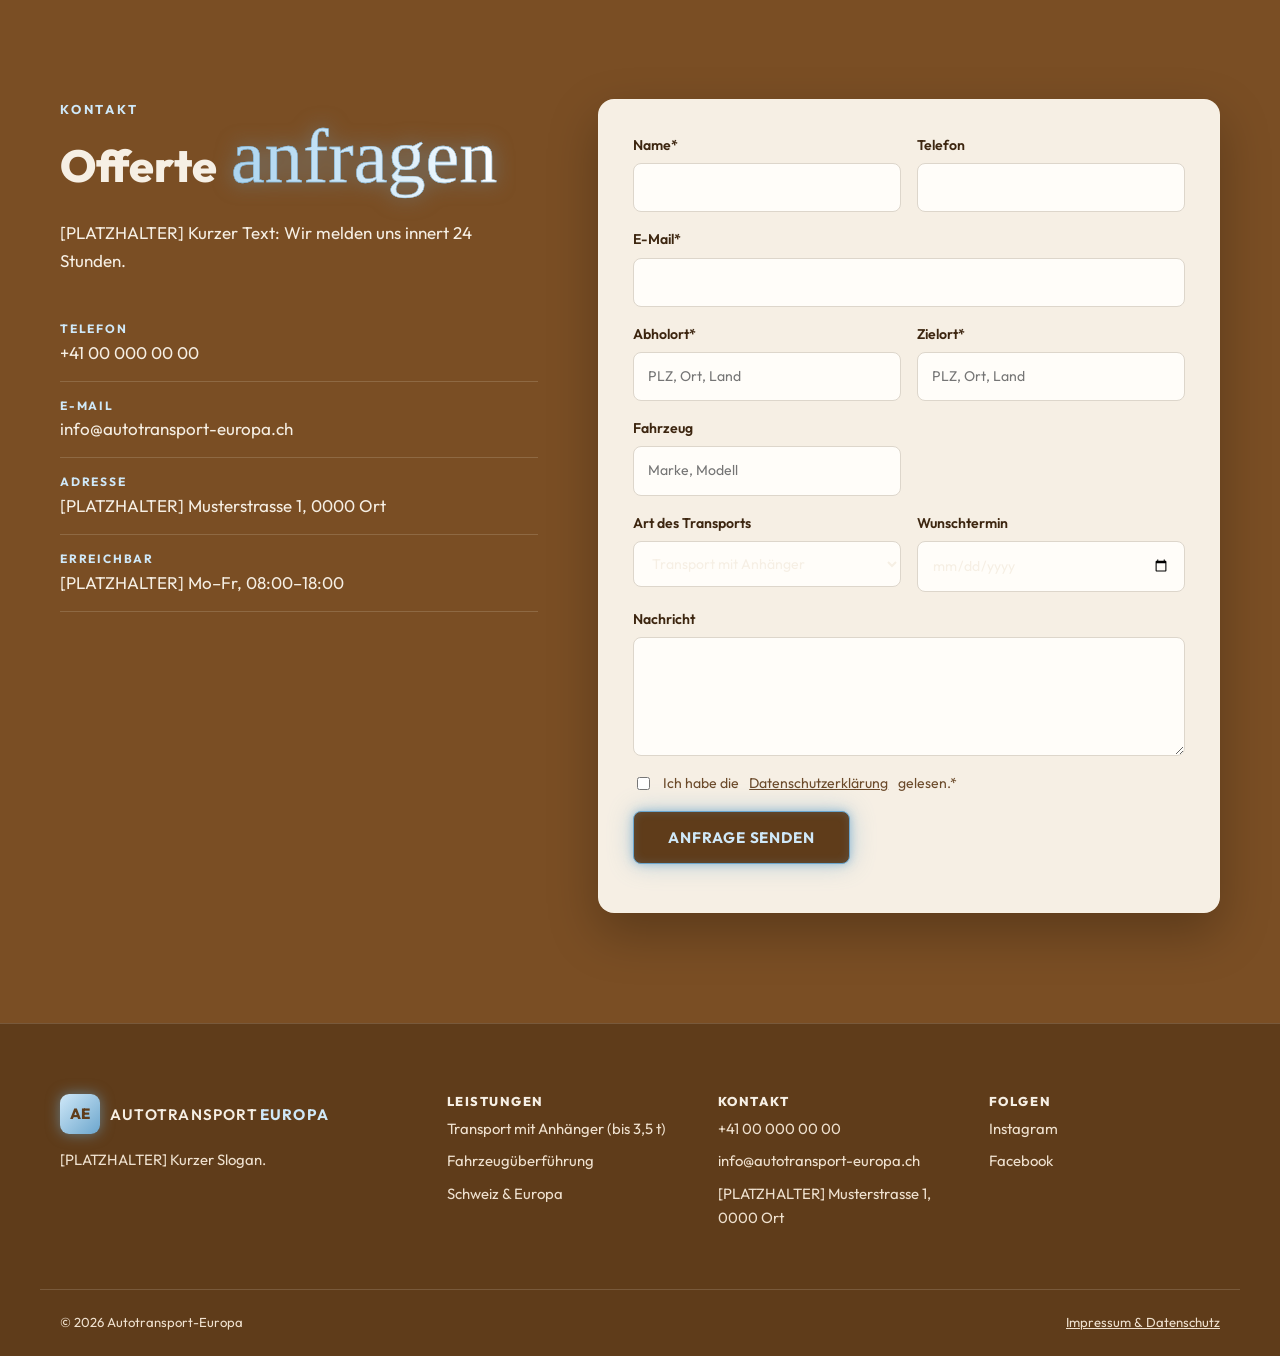
==== commit 5785d95c: "Farbschema: Braun (tan4), Babyblau-Akzente, Off-White dezent Co-Authored-By: Claude Opus 5.5 <norepl" ====
--- a/index.html
+++ b/index.html
@@ -9,7 +9,7 @@
   <meta name="description" content="[PLATZHALTER] Zuverlässiger Autotransport in der Schweiz und ganz Europa: Transport mit Autoanhänger bis 3,5 t oder Überführung auf eigener Achse. Jetzt Offerte anfragen.">
   <link rel="canonical" href="https://www.autotransport-europa.ch/">
   <meta name="robots" content="index, follow">
-  <meta name="theme-color" content="#ffffff">
+  <meta name="theme-color" content="#8b5a2b">
 
   <!-- Open Graph (Vorschau bei WhatsApp, Facebook, LinkedIn) -->
   <meta property="og:type" content="website">
--- a/css/style.css
+++ b/css/style.css
@@ -5,19 +5,22 @@
 @font-face { font-family: "Outfit"; src: url("../fonts/outfit-800.woff2") format("woff2"); font-weight: 800; font-display: swap; }
 @font-face { font-family: "Signature"; src: url("../fonts/script.woff2") format("woff2"); font-weight: 400; font-display: swap; }
 
-/* ===== Farben & Grundwerte – hier zentral anpassbar (Orange/Gelb wie codepixel.ch) ===== */
+/* ===== Farben & Grundwerte – hier zentral anpassbar =====
+   Braun (tan4) als Hauptfarbe, Babyblau (SkyBlue3) als Akzent, Off-White dezent */
 :root {
-  --bg: #ffffff;
-  --bg-alt: #fbf8f3;
-  --surface: #ffffff;
-  --text: #1b1b1f;
-  --muted: #5f6168;
-  --accent: #f9a825;        /* Hauptakzent (Gold-Orange) */
-  --accent-2: #f59100;      /* dunkleres Orange */
-  --accent-light: #ffd54f;  /* helles Gelb */
-  --accent-text: #c96900;   /* Orange für Text auf Weiss (besser lesbar) */
-  --glow: rgba(249, 168, 37, .45);
-  --line: #ece7df;
+  --bg: #8b5a2b;            /* Braun tan4 – Haupthintergrund */
+  --bg-alt: #7a4e24;        /* etwas dunkleres Braun für abwechselnde Bereiche */
+  --bg-deep: #5f3c1a;       /* dunkles Braun (Footer, Buttons) */
+  --surface: #7f5227;       /* Karten */
+  --offwhite: #f6efe4;      /* Off-White: Text und dezente Flächen */
+  --text: #f6efe4;
+  --muted: #efe1cf;
+  --accent: #6ca6cd;        /* Babyblau SkyBlue3 */
+  --accent-2: #4f8db8;      /* dunkleres Blau */
+  --accent-light: #cfe8f8;  /* helles Babyblau für Text auf Braun (gut lesbar) */
+  --accent-text: #cfe8f8;
+  --glow: rgba(108,166,205,.6);
+  --line: rgba(246,239,228,.16);
   --radius: 10px;
   --max: 1200px;
   --font: "Outfit", "Helvetica Neue", Arial, system-ui, sans-serif;
@@ -38,47 +41,49 @@
 
 /* Schreibschrift für Highlight-Wörter */
 .script {
-  font-family: var(--script); font-weight: 400; font-size: 1.7em; line-height: .7; -webkit-text-stroke: .4px var(--accent-2);
+  font-family: var(--script); font-weight: 400; font-size: 1.7em; line-height: .7; -webkit-text-stroke: .4px var(--accent);
   letter-spacing: 0; text-transform: none; padding: 0 .08em;
-  background: linear-gradient(90deg, #e67e00, var(--accent-2) 45%, var(--accent));
+  background: linear-gradient(90deg, #a9d3ef, var(--accent-light) 50%, #ffffff);
   -webkit-background-clip: text; background-clip: text; color: transparent;
-  filter: drop-shadow(0 0 10px rgba(249,168,37,.35));
+  filter: drop-shadow(0 0 10px rgba(108,166,205,.55));
 }
 
 .eyebrow { color: var(--accent-text); text-transform: uppercase; letter-spacing: .22em; font-size: .8rem; font-weight: 700; margin-bottom: .8em; }
 
 /* ===== Buttons (leuchtender Rahmen) ===== */
 .btn { display: inline-block; padding: 16px 34px; border-radius: 8px; text-decoration: none; text-transform: uppercase; letter-spacing: .06em; font-size: .95rem; font-weight: 700; font-family: inherit; cursor: pointer; transition: .25s; border: 1.5px solid var(--accent); text-align: center; }
-.btn-glow { background: #111; color: var(--accent-light); box-shadow: 0 0 8px var(--glow), 0 0 22px rgba(249,168,37,.35), inset 0 0 10px rgba(249,168,37,.15); }
-.btn-glow:hover { color: #111; background: var(--accent); box-shadow: 0 0 12px var(--glow), 0 0 34px rgba(249,168,37,.55); }
-.btn-outline { background: #fff; color: var(--accent-text); box-shadow: 0 0 14px rgba(249,168,37,.25); }
-.btn-outline:hover { background: var(--accent); color: #111; box-shadow: 0 0 24px var(--glow); }
+.btn-glow { background: var(--bg-deep); color: var(--accent-light); box-shadow: 0 0 8px var(--glow), 0 0 24px rgba(108,166,205,.45), inset 0 0 10px rgba(108,166,205,.2); }
+.btn-glow:hover { color: var(--bg-deep); background: var(--accent-light); box-shadow: 0 0 14px var(--glow), 0 0 38px rgba(108,166,205,.65); }
+.btn-outline { background: transparent; color: var(--offwhite); border-color: var(--offwhite); box-shadow: 0 0 14px rgba(246,239,228,.18); }
+.btn-outline:hover { background: var(--offwhite); color: var(--bg-deep); box-shadow: 0 0 24px rgba(246,239,228,.4); }
 .btn-sm { padding: 10px 20px; font-size: .8rem; }
 .btn:disabled { opacity: .6; cursor: wait; }
 
 /* ===== Header ===== */
-.site-header { position: fixed; inset: 0 0 auto; z-index: 50; background: rgba(255,255,255,.85); backdrop-filter: blur(10px); transition: box-shadow .3s; }
-.site-header.scrolled { box-shadow: 0 1px 0 var(--line), 0 6px 20px rgba(0,0,0,.04); }
+.site-header { position: fixed; inset: 0 0 auto; z-index: 50; background: rgba(139,90,43,.9); backdrop-filter: blur(10px); transition: box-shadow .3s; }
+.site-header.scrolled { box-shadow: 0 1px 0 var(--line), 0 6px 20px rgba(0,0,0,.15); }
 .header-inner { display: flex; align-items: center; justify-content: space-between; height: 76px; }
 .logo { display: flex; align-items: center; gap: 10px; text-decoration: none; }
-.logo-mark { display: grid; place-items: center; width: 40px; height: 40px; background: linear-gradient(135deg, var(--accent-light), var(--accent-2)); color: #fff; font-weight: 800; border-radius: 9px; box-shadow: 0 0 14px rgba(249,168,37,.4); }
+.logo-mark { display: grid; place-items: center; width: 40px; height: 40px; background: linear-gradient(135deg, var(--accent-light), var(--accent)); color: var(--bg-deep); font-weight: 800; border-radius: 9px; box-shadow: 0 0 14px var(--glow); }
 .logo-text { text-transform: uppercase; letter-spacing: .08em; font-size: .95rem; font-weight: 600; }
 .logo-text strong { color: var(--accent-text); margin-left: 2px; }
 .main-nav { display: flex; align-items: center; gap: 28px; }
 .main-nav a:not(.btn) { text-decoration: none; text-transform: uppercase; letter-spacing: .1em; font-size: .8rem; font-weight: 600; }
 .main-nav a:not(.btn):hover { color: var(--accent-text); }
 .nav-toggle { display: none; background: none; border: 0; width: 44px; height: 44px; cursor: pointer; padding: 10px; }
-.nav-toggle span { display: block; height: 2px; background: var(--text); margin: 6px 0; transition: .3s; }
+.nav-toggle span { display: block; height: 2px; background: var(--offwhite); margin: 6px 0; transition: .3s; }
 
 /* ===== Hero ===== */
-.hero { padding: 140px 0 90px; background: radial-gradient(ellipse at 85% 20%, #fff4dc 0%, rgba(255,255,255,0) 55%), var(--bg); }
+.hero { padding: 140px 0 90px; background: radial-gradient(ellipse at 85% 20%, rgba(108,166,205,.22) 0%, rgba(108,166,205,0) 55%), radial-gradient(ellipse at 0% 100%, rgba(0,0,0,.18) 0%, rgba(0,0,0,0) 60%), var(--bg); }
 .hero-grid { display: grid; grid-template-columns: 1.1fr 1fr; gap: 60px; align-items: center; }
 .lead { font-size: 1.2rem; color: var(--muted); max-width: 560px; }
 .hero-actions { display: flex; flex-wrap: wrap; gap: 18px; margin-top: 34px; }
-.hero-media img { border-radius: 18px; width: 100%; aspect-ratio: 14/11; object-fit: cover; box-shadow: 0 30px 60px rgba(0,0,0,.12), 0 0 0 1px var(--line); }
+.hero-media img { border-radius: 18px; width: 100%; aspect-ratio: 14/11; object-fit: cover; box-shadow: 0 30px 60px rgba(0,0,0,.3), 0 0 0 6px rgba(246,239,228,.12); }
 
 /* ===== USP ===== */
-.usp { border-top: 1px solid var(--line); border-bottom: 1px solid var(--line); background: var(--bg-alt); }
+.usp { background: var(--offwhite); color: #3d2610; }
+.usp-grid strong { color: var(--accent-2) !important; }
+.usp-grid span { color: #6b4a2a !important; }
 .usp-grid { display: grid; grid-template-columns: repeat(4, 1fr); gap: 20px; padding-top: 30px; padding-bottom: 30px; text-align: center; }
 .usp-grid strong { display: block; color: var(--accent-text); font-size: 1.2rem; font-weight: 800; }
 .usp-grid span { color: var(--muted); font-size: .82rem; text-transform: uppercase; letter-spacing: .1em; }
@@ -92,20 +97,20 @@
 /* Leistungen */
 .services { display: grid; grid-template-columns: 1fr 1fr; gap: 30px; }
 .service { background: var(--surface); border: 1px solid var(--line); border-radius: 16px; overflow: hidden; transition: transform .3s, box-shadow .3s, border-color .3s; }
-.service:hover { transform: translateY(-5px); border-color: var(--accent); box-shadow: 0 0 0 1px var(--accent), 0 18px 40px rgba(249,168,37,.18); }
+.service:hover { transform: translateY(-5px); border-color: var(--accent); box-shadow: 0 0 0 1px var(--accent), 0 18px 40px rgba(0,0,0,.25), 0 0 26px rgba(108,166,205,.35); }
 .service img { aspect-ratio: 3/2; object-fit: cover; width: 100%; }
 .service-body { padding: 32px; }
 .service-body p { color: var(--muted); }
-.badge { display: inline-block; font-size: .75rem; font-weight: 700; text-transform: uppercase; letter-spacing: .12em; color: var(--accent-text); border: 1px solid var(--accent); border-radius: 30px; padding: 4px 12px; margin-bottom: 14px; box-shadow: 0 0 10px rgba(249,168,37,.2); }
+.badge { display: inline-block; font-size: .75rem; font-weight: 700; text-transform: uppercase; letter-spacing: .12em; color: var(--accent-text); border: 1px solid var(--accent); border-radius: 30px; padding: 4px 12px; margin-bottom: 14px; box-shadow: 0 0 10px rgba(108,166,205,.35); }
 .checks { list-style: none; padding: 0; margin: 18px 0 0; }
 .checks li { position: relative; padding-left: 30px; margin-bottom: 8px; }
-.checks li::before { content: ""; position: absolute; left: 0; top: .45em; width: 16px; height: 9px; border-left: 2.5px solid var(--accent); border-bottom: 2.5px solid var(--accent); transform: rotate(-45deg); }
+.checks li::before { content: ""; position: absolute; left: 0; top: .45em; width: 16px; height: 9px; border-left: 2.5px solid var(--accent-light); border-bottom: 2.5px solid var(--accent-light); transform: rotate(-45deg); }
 
 /* Ablauf */
 .steps { list-style: none; padding: 0; margin: 0; display: grid; grid-template-columns: repeat(4, 1fr); gap: 24px; }
 .steps li { padding: 30px; background: var(--surface); border: 1px solid var(--line); border-radius: var(--radius); position: relative; }
-.steps li::before { content: ""; position: absolute; top: -1px; left: 24px; right: 24px; height: 3px; background: linear-gradient(90deg, var(--accent-2), var(--accent-light)); border-radius: 3px; box-shadow: 0 0 10px var(--glow); }
-.step-no { display: block; font-size: 2.4rem; font-weight: 800; color: var(--accent); margin-bottom: 10px; }
+.steps li::before { content: ""; position: absolute; top: -1px; left: 24px; right: 24px; height: 3px; background: linear-gradient(90deg, var(--accent), var(--accent-light)); border-radius: 3px; box-shadow: 0 0 10px var(--glow); }
+.step-no { display: block; font-size: 2.4rem; font-weight: 800; color: var(--accent-light); margin-bottom: 10px; }
 .steps p { color: var(--muted); margin: 0; }
 
 /* Galerie */
@@ -113,19 +118,19 @@
 .gallery a { overflow: hidden; border-radius: var(--radius); }
 .gallery img { aspect-ratio: 4/3; object-fit: cover; width: 100%; transition: transform .4s; }
 .gallery a:hover img { transform: scale(1.05); }
-.lightbox { position: fixed; inset: 0; background: rgba(15,15,18,.92); display: grid; place-items: center; z-index: 100; padding: 20px; cursor: zoom-out; }
+.lightbox { position: fixed; inset: 0; background: rgba(40,24,10,.94); display: grid; place-items: center; z-index: 100; padding: 20px; cursor: zoom-out; }
 .lightbox img { max-height: 90vh; width: auto; border-radius: var(--radius); }
 
 /* CTA-Banner (dunkles Foto als Kontrast, Button leuchtet hier am schönsten) */
 .cta-banner { position: relative; padding: 130px 0; background-size: cover; background-position: center; text-align: center; color: #fff; }
-.cta-banner .hero-overlay { position: absolute; inset: 0; background: rgba(12,12,14,.78); }
+.cta-banner .hero-overlay { position: absolute; inset: 0; background: rgba(55,33,13,.8); }
 .cta-content { position: relative; }
 
 /* Über uns */
 .about { display: grid; grid-template-columns: 1fr 1fr; gap: 60px; align-items: center; }
 .about img { border-radius: 16px; aspect-ratio: 4/3; object-fit: cover; width: 100%; }
 .about p { color: var(--muted); }
-.signature { font-family: var(--script); font-size: 2.4rem; line-height: 1.2; color: var(--accent-text) !important; margin-top: .8em; }
+.signature { font-family: var(--script); font-size: 2.4rem; line-height: 1.2; color: var(--accent-light) !important; margin-top: .8em; }
 
 /* Kontakt */
 .contact { display: grid; grid-template-columns: 1fr 1.3fr; gap: 60px; }
@@ -133,18 +138,18 @@
 .contact-list li { padding: 14px 0; border-bottom: 1px solid var(--line); }
 .contact-list span { display: block; font-size: .75rem; text-transform: uppercase; letter-spacing: .15em; color: var(--accent-text); font-weight: 700; }
 .contact-list a { text-decoration: none; }
-.contact-form { background: var(--surface); padding: 34px; border-radius: 16px; border: 1px solid var(--line); box-shadow: 0 20px 50px rgba(0,0,0,.06); }
+.contact-form { background: var(--offwhite); padding: 34px; border-radius: 16px; border: 1px solid var(--line); box-shadow: 0 20px 50px rgba(0,0,0,.25); color: #3d2610; }
 .contact-form label { display: block; font-size: .88rem; font-weight: 600; margin-bottom: 16px; }
-.contact-form input:not([type=checkbox]), .contact-form textarea, .contact-form select { display: block; width: 100%; margin-top: 6px; padding: 12px 14px; background: #fff; border: 1px solid #ddd6cb; border-radius: 8px; color: var(--text); font: inherit; font-weight: 400; }
-.contact-form input:focus, .contact-form textarea:focus, .contact-form select:focus { outline: none; border-color: var(--accent); box-shadow: 0 0 0 3px rgba(249,168,37,.2); }
+.contact-form input:not([type=checkbox]), .contact-form textarea, .contact-form select { display: block; width: 100%; margin-top: 6px; padding: 12px 14px; background: #fffdf9; border: 1px solid #ddd6cb; border-radius: 8px; color: var(--text); font: inherit; font-weight: 400; }
+.contact-form input:focus, .contact-form textarea:focus, .contact-form select:focus { outline: none; border-color: var(--accent); box-shadow: 0 0 0 3px rgba(108,166,205,.35); }
 .form-row { display: grid; grid-template-columns: 1fr 1fr; gap: 16px; }
-.consent { display: flex !important; gap: 10px; align-items: flex-start; font-weight: 400 !important; color: var(--muted); }
+.consent { display: flex !important; gap: 10px; align-items: flex-start; font-weight: 400 !important; color: #6b4a2a; }
 .consent input { margin-top: 5px; accent-color: var(--accent); }
 .hp { position: absolute !important; left: -9999px; }
 .form-status { margin: 14px 0 0; font-size: .92rem; }
 
 /* Footer */
-.site-footer { background: var(--bg-alt); border-top: 1px solid var(--line); padding: 70px 0 0; color: var(--muted); font-size: .93rem; }
+.site-footer { background: var(--bg-deep); border-top: 1px solid var(--line); padding: 70px 0 0; color: var(--muted); font-size: .93rem; }
 .footer-grid { display: grid; grid-template-columns: 1.5fr 1fr 1fr 1fr; gap: 40px; }
 .footer-grid h4 { color: var(--text); text-transform: uppercase; letter-spacing: .12em; font-size: .8rem; }
 .footer-grid a:not(.logo), .footer-grid span:not(.logo-mark):not(.logo-text) { display: block; text-decoration: none; margin-bottom: 8px; }
@@ -170,7 +175,7 @@
   .hero-grid, .services, .about, .contact { grid-template-columns: 1fr; gap: 40px; }
   .gallery, .steps, .usp-grid, .footer-grid { grid-template-columns: repeat(2, 1fr); }
   .nav-toggle { display: block; }
-  .main-nav { position: fixed; inset: 76px 0 auto; flex-direction: column; gap: 0; background: #fff; padding: 10px 20px 24px; box-shadow: 0 20px 30px rgba(0,0,0,.08); transform: translateY(-120%); transition: transform .3s; visibility: hidden; }
+  .main-nav { position: fixed; inset: 76px 0 auto; flex-direction: column; gap: 0; background: var(--bg); padding: 10px 20px 24px; box-shadow: 0 20px 30px rgba(0,0,0,.2); transform: translateY(-120%); transition: transform .3s; visibility: hidden; }
   .main-nav.open { transform: none; visibility: visible; }
   .main-nav a:not(.btn) { padding: 14px 0; width: 100%; border-bottom: 1px solid var(--line); }
   .nav-cta { margin-top: 18px; }
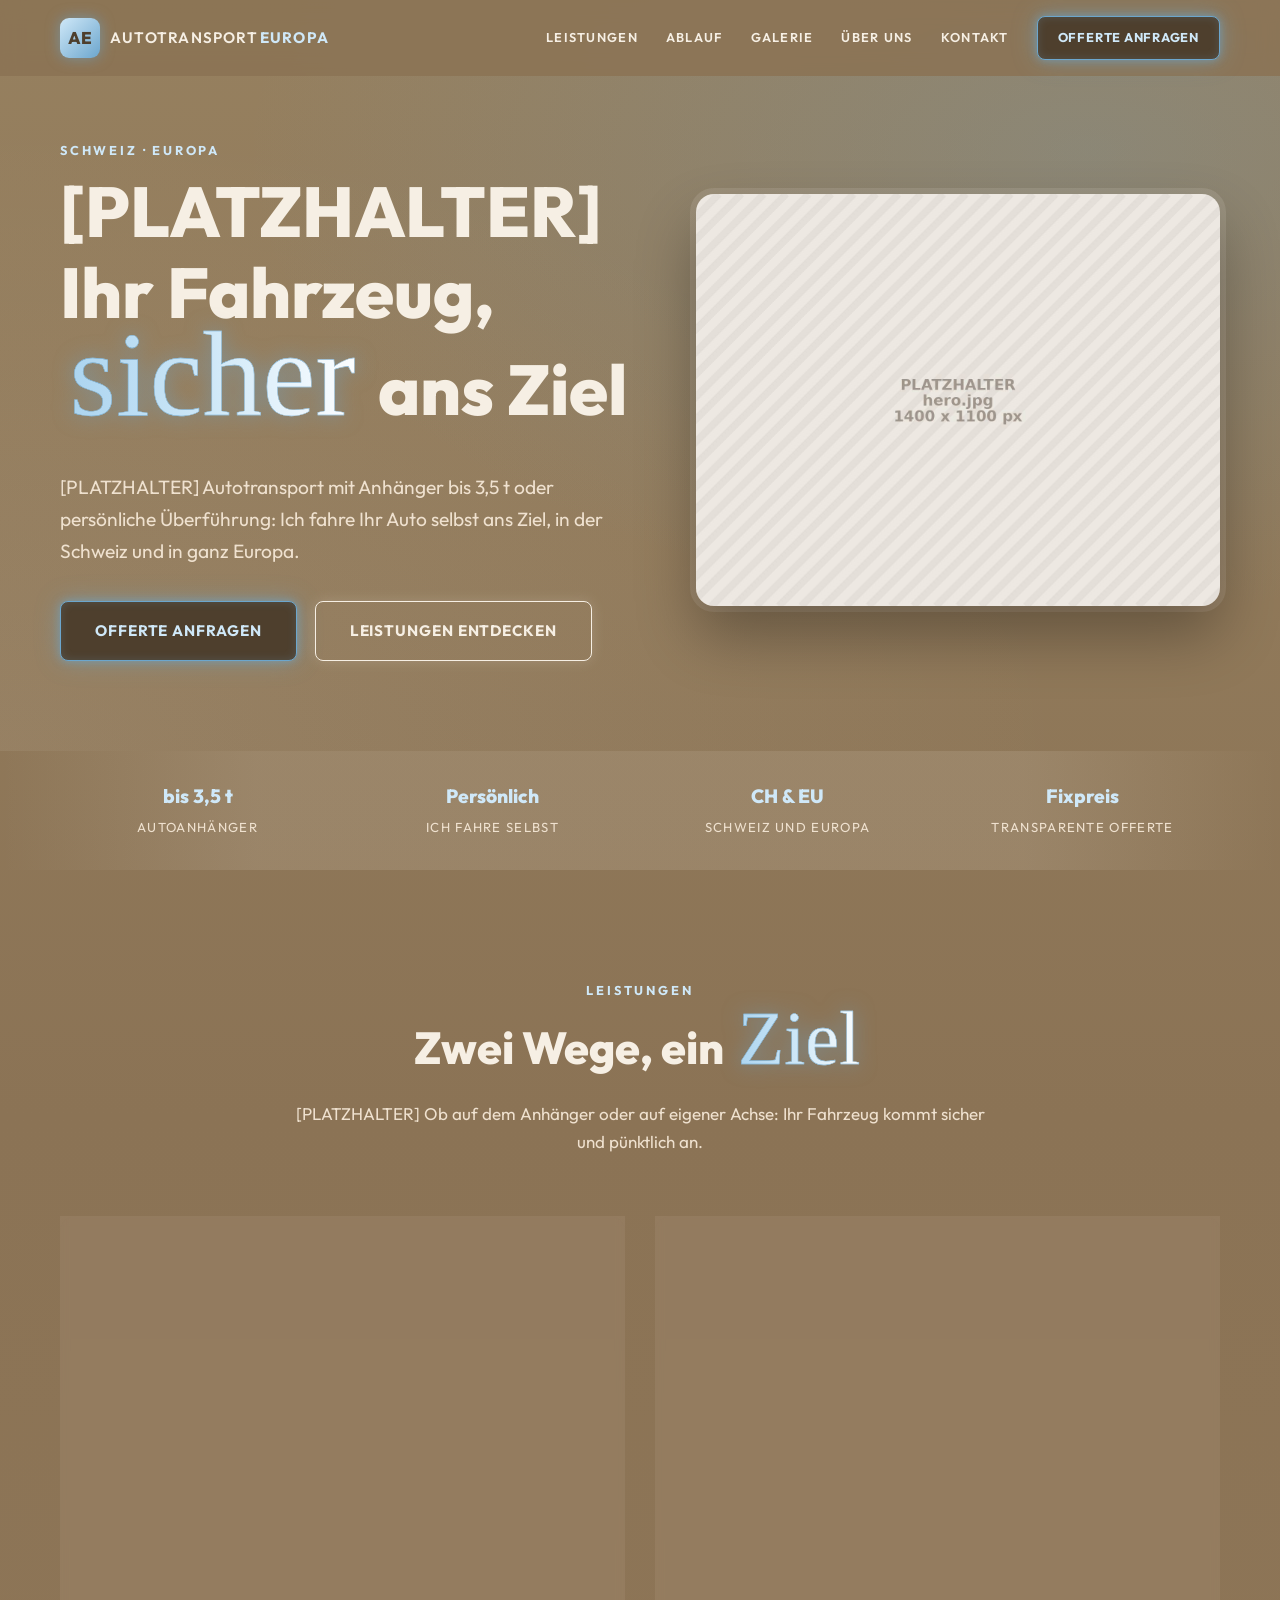
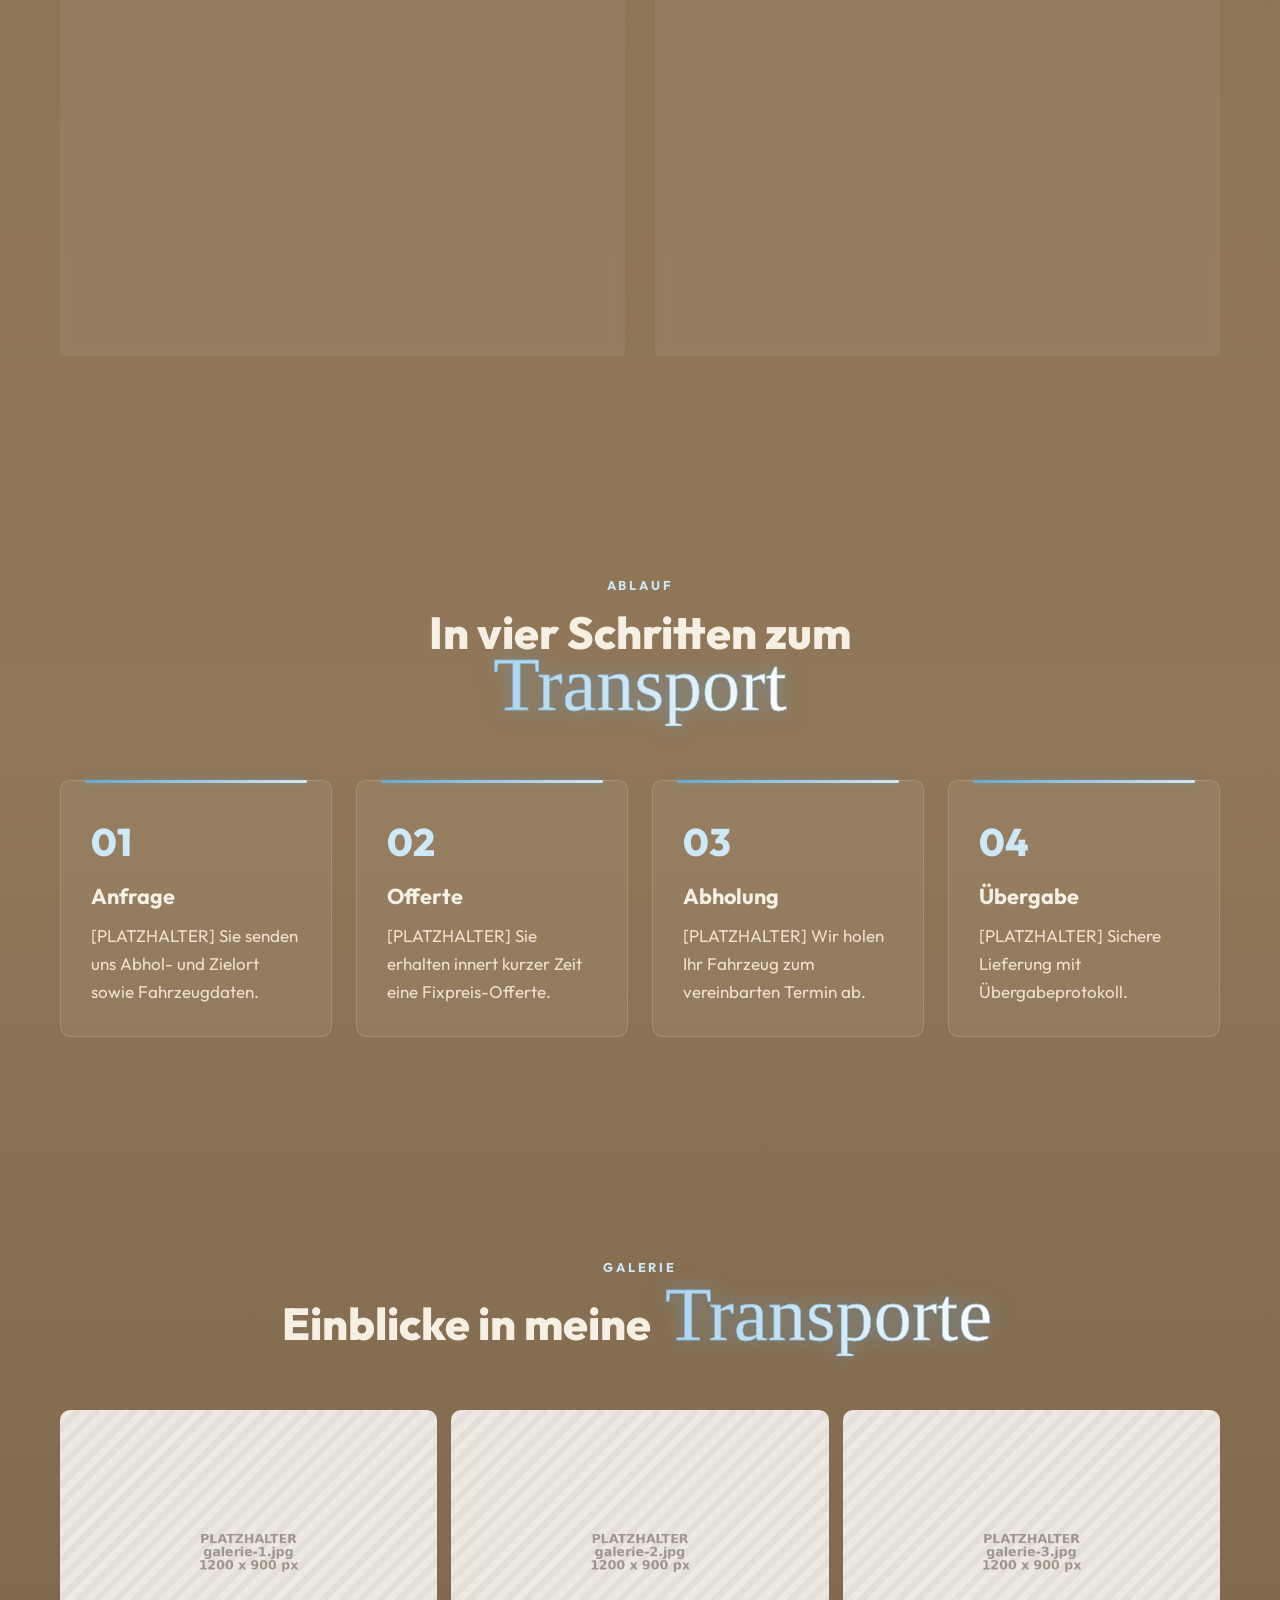
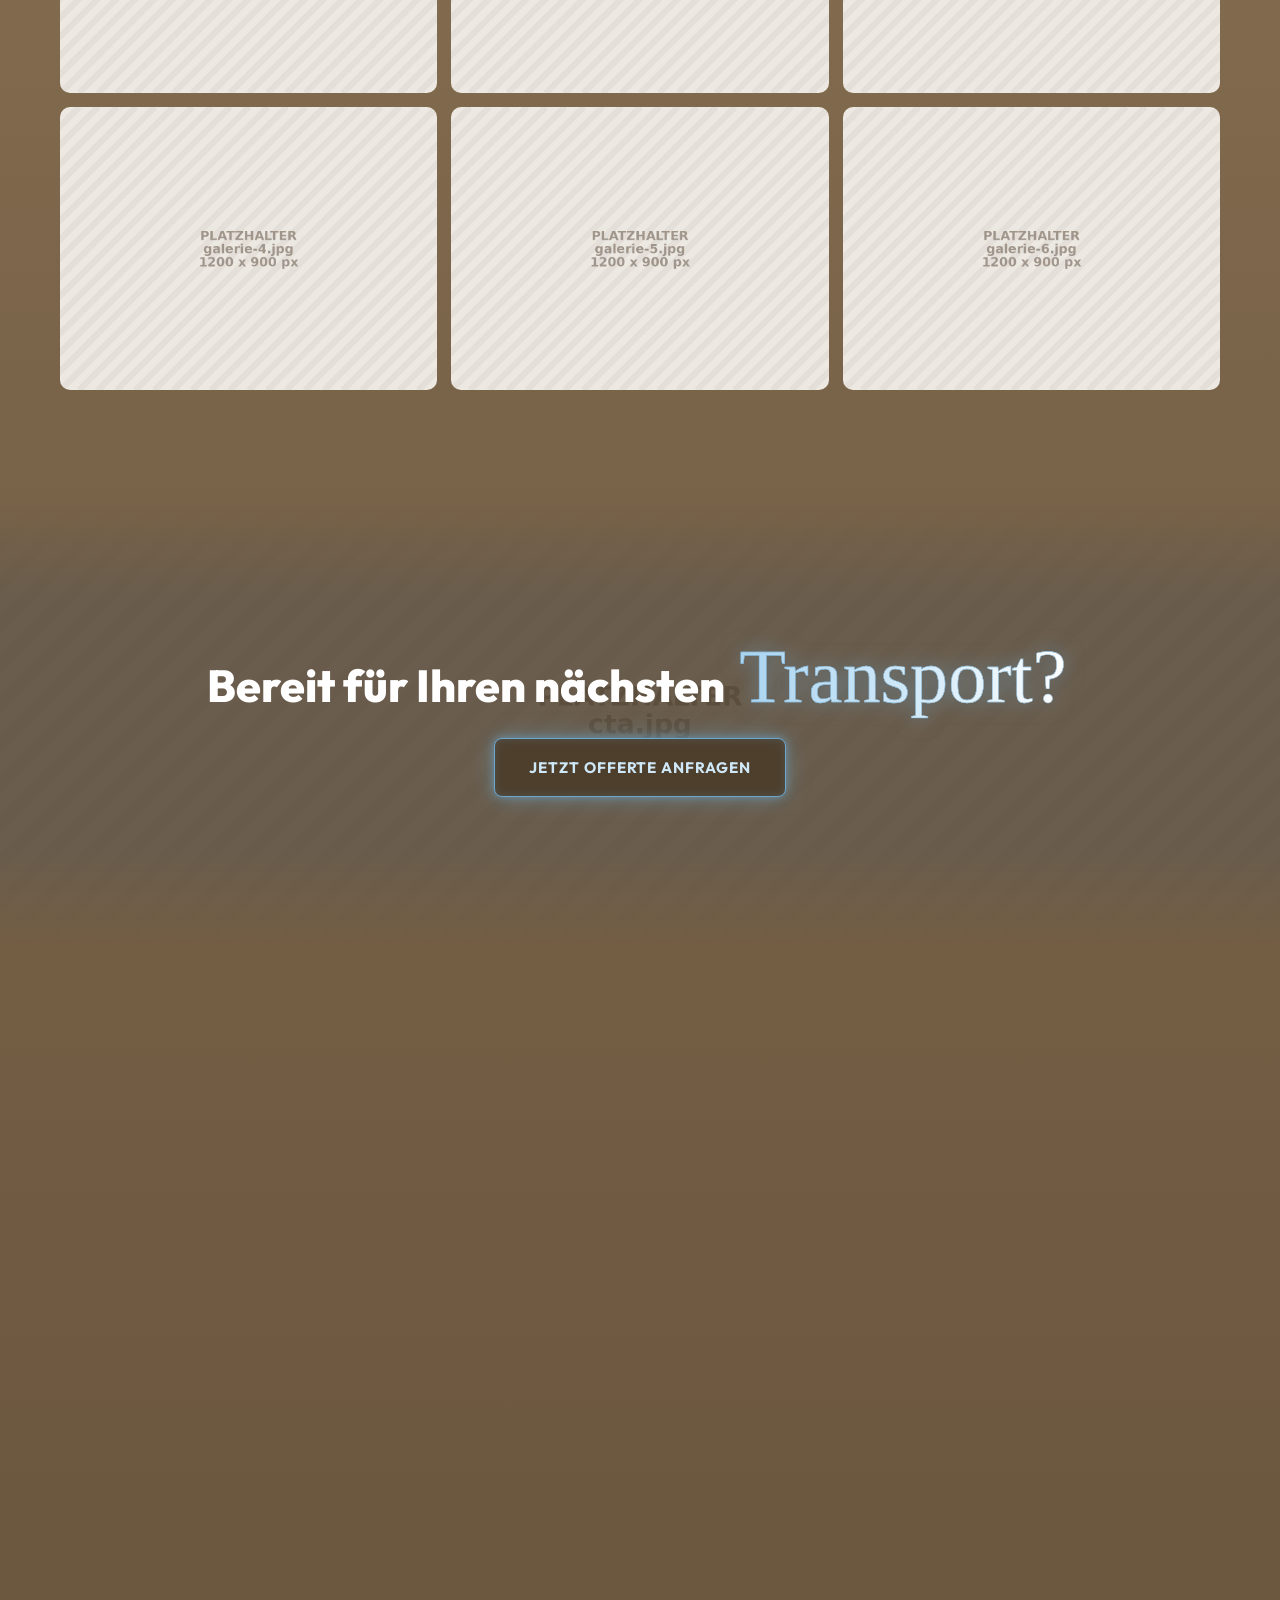
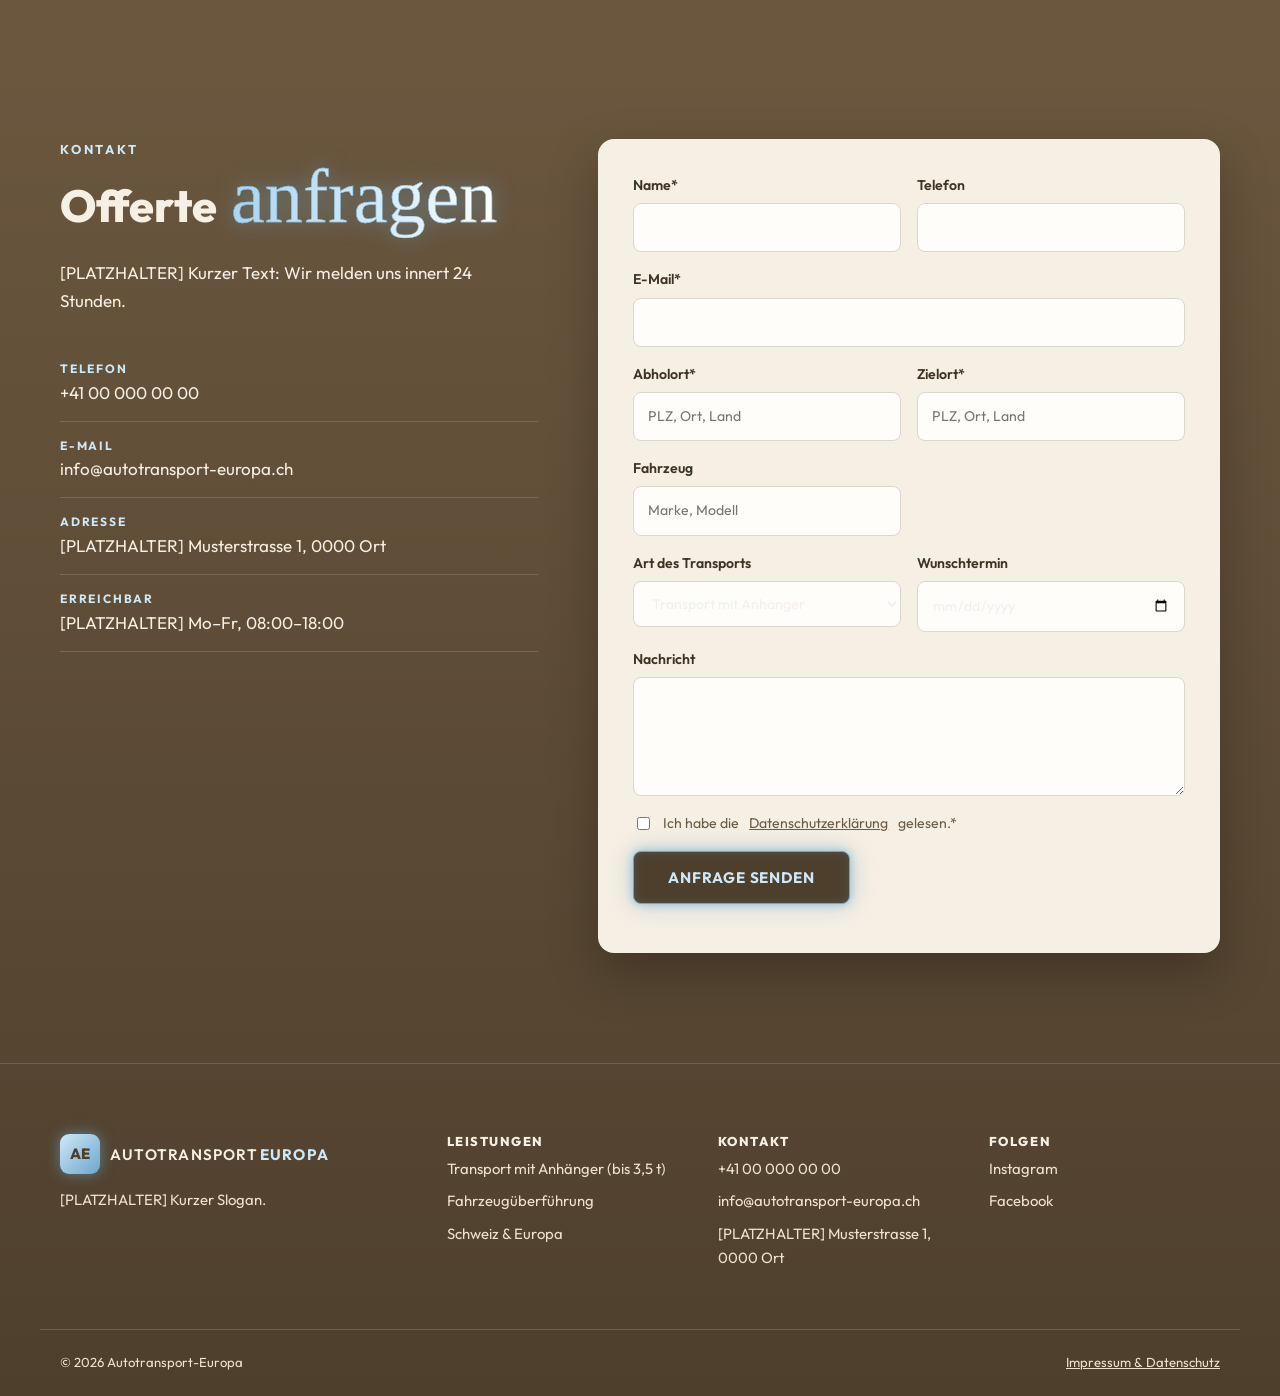
==== commit 470bba95: "Braun burlywood4 mit fliessendem Verlauf über die ganze Seite Co-Authored-By: Claude Opus 5.5 <norep" ====
--- a/index.html
+++ b/index.html
@@ -9,7 +9,7 @@
   <meta name="description" content="[PLATZHALTER] Zuverlässiger Autotransport in der Schweiz und ganz Europa: Transport mit Autoanhänger bis 3,5 t oder Überführung auf eigener Achse. Jetzt Offerte anfragen.">
   <link rel="canonical" href="https://www.autotransport-europa.ch/">
   <meta name="robots" content="index, follow">
-  <meta name="theme-color" content="#8b5a2b">
+  <meta name="theme-color" content="#8b7355">
 
   <!-- Open Graph (Vorschau bei WhatsApp, Facebook, LinkedIn) -->
   <meta property="og:type" content="website">
--- a/css/style.css
+++ b/css/style.css
@@ -6,12 +6,12 @@
 @font-face { font-family: "Signature"; src: url("../fonts/script.woff2") format("woff2"); font-weight: 400; font-display: swap; }
 
 /* ===== Farben & Grundwerte – hier zentral anpassbar =====
-   Braun (tan4) als Hauptfarbe, Babyblau (SkyBlue3) als Akzent, Off-White dezent */
+   Braun (burlywood4 #8B7355) als Hauptfarbe mit fliessendem Verlauf, Babyblau (SkyBlue3) als Akzent, Off-White dezent */
 :root {
-  --bg: #8b5a2b;            /* Braun tan4 – Haupthintergrund */
-  --bg-alt: #7a4e24;        /* etwas dunkleres Braun für abwechselnde Bereiche */
-  --bg-deep: #5f3c1a;       /* dunkles Braun (Footer, Buttons) */
-  --surface: #7f5227;       /* Karten */
+  --bg: #8b7355;            /* Braun burlywood4 – Haupthintergrund */
+  --bg-alt: #7a6449;        /* etwas dunkleres Braun */
+  --bg-deep: #4e3f2d;       /* dunkles Braun (Buttons, Ende des Verlaufs) */
+  --surface: rgba(246,239,228,.07); /* Karten: leicht aufgehellt, Verlauf scheint durch */
   --offwhite: #f6efe4;      /* Off-White: Text und dezente Flächen */
   --text: #f6efe4;
   --muted: #efe1cf;
@@ -29,7 +29,7 @@
 
 *, *::before, *::after { box-sizing: border-box; }
 html { scroll-behavior: smooth; scroll-padding-top: 80px; }
-body { margin: 0; background: var(--bg); color: var(--text); font-family: var(--font); font-size: 17px; line-height: 1.65; -webkit-font-smoothing: antialiased; }
+body { margin: 0; background: linear-gradient(180deg, #96805f 0%, var(--bg) 18%, #8f7758 38%, var(--bg-alt) 58%, #6b573e 78%, var(--bg-deep) 100%) var(--bg); color: var(--text); font-family: var(--font); font-size: 17px; line-height: 1.65; -webkit-font-smoothing: antialiased; }
 img { max-width: 100%; height: auto; display: block; }
 a { color: inherit; }
 h1, h2, h3, h4 { line-height: 1.15; margin: 0 0 .6em; font-weight: 800; }
@@ -60,7 +60,7 @@
 .btn:disabled { opacity: .6; cursor: wait; }
 
 /* ===== Header ===== */
-.site-header { position: fixed; inset: 0 0 auto; z-index: 50; background: rgba(139,90,43,.9); backdrop-filter: blur(10px); transition: box-shadow .3s; }
+.site-header { position: fixed; inset: 0 0 auto; z-index: 50; background: rgba(139,115,85,.88); backdrop-filter: blur(10px); transition: box-shadow .3s; }
 .site-header.scrolled { box-shadow: 0 1px 0 var(--line), 0 6px 20px rgba(0,0,0,.15); }
 .header-inner { display: flex; align-items: center; justify-content: space-between; height: 76px; }
 .logo { display: flex; align-items: center; gap: 10px; text-decoration: none; }
@@ -74,29 +74,27 @@
 .nav-toggle span { display: block; height: 2px; background: var(--offwhite); margin: 6px 0; transition: .3s; }
 
 /* ===== Hero ===== */
-.hero { padding: 140px 0 90px; background: radial-gradient(ellipse at 85% 20%, rgba(108,166,205,.22) 0%, rgba(108,166,205,0) 55%), radial-gradient(ellipse at 0% 100%, rgba(0,0,0,.18) 0%, rgba(0,0,0,0) 60%), var(--bg); }
+.hero { padding: 140px 0 90px; background: radial-gradient(ellipse at 85% 20%, rgba(108,166,205,.22) 0%, rgba(108,166,205,0) 55%), radial-gradient(ellipse at 0% 100%, rgba(246,239,228,.08) 0%, rgba(246,239,228,0) 60%); }
 .hero-grid { display: grid; grid-template-columns: 1.1fr 1fr; gap: 60px; align-items: center; }
 .lead { font-size: 1.2rem; color: var(--muted); max-width: 560px; }
 .hero-actions { display: flex; flex-wrap: wrap; gap: 18px; margin-top: 34px; }
 .hero-media img { border-radius: 18px; width: 100%; aspect-ratio: 14/11; object-fit: cover; box-shadow: 0 30px 60px rgba(0,0,0,.3), 0 0 0 6px rgba(246,239,228,.12); }
 
 /* ===== USP ===== */
-.usp { background: var(--offwhite); color: #3d2610; }
-.usp-grid strong { color: var(--accent-2) !important; }
-.usp-grid span { color: #6b4a2a !important; }
+.usp { background: linear-gradient(90deg, rgba(246,239,228,0), rgba(246,239,228,.12) 20%, rgba(246,239,228,.12) 80%, rgba(246,239,228,0)); }
 .usp-grid { display: grid; grid-template-columns: repeat(4, 1fr); gap: 20px; padding-top: 30px; padding-bottom: 30px; text-align: center; }
 .usp-grid strong { display: block; color: var(--accent-text); font-size: 1.2rem; font-weight: 800; }
 .usp-grid span { color: var(--muted); font-size: .82rem; text-transform: uppercase; letter-spacing: .1em; }
 
 /* ===== Sections ===== */
 .section { padding: 110px 0; }
-.section-alt { background: var(--bg-alt); }
+.section-alt { background: transparent; }
 .section-head { text-align: center; max-width: 720px; margin: 0 auto 60px; }
 .section-head p:last-child:not(.eyebrow) { color: var(--muted); }
 
 /* Leistungen */
 .services { display: grid; grid-template-columns: 1fr 1fr; gap: 30px; }
-.service { background: var(--surface); border: 1px solid var(--line); border-radius: 16px; overflow: hidden; transition: transform .3s, box-shadow .3s, border-color .3s; }
+.service { background: var(--surface); backdrop-filter: blur(4px); border: 1px solid var(--line); border-radius: 16px; overflow: hidden; transition: transform .3s, box-shadow .3s, border-color .3s; }
 .service:hover { transform: translateY(-5px); border-color: var(--accent); box-shadow: 0 0 0 1px var(--accent), 0 18px 40px rgba(0,0,0,.25), 0 0 26px rgba(108,166,205,.35); }
 .service img { aspect-ratio: 3/2; object-fit: cover; width: 100%; }
 .service-body { padding: 32px; }
@@ -118,12 +116,12 @@
 .gallery a { overflow: hidden; border-radius: var(--radius); }
 .gallery img { aspect-ratio: 4/3; object-fit: cover; width: 100%; transition: transform .4s; }
 .gallery a:hover img { transform: scale(1.05); }
-.lightbox { position: fixed; inset: 0; background: rgba(40,24,10,.94); display: grid; place-items: center; z-index: 100; padding: 20px; cursor: zoom-out; }
+.lightbox { position: fixed; inset: 0; background: rgba(40,32,22,.94); display: grid; place-items: center; z-index: 100; padding: 20px; cursor: zoom-out; }
 .lightbox img { max-height: 90vh; width: auto; border-radius: var(--radius); }
 
 /* CTA-Banner (dunkles Foto als Kontrast, Button leuchtet hier am schönsten) */
-.cta-banner { position: relative; padding: 130px 0; background-size: cover; background-position: center; text-align: center; color: #fff; }
-.cta-banner .hero-overlay { position: absolute; inset: 0; background: rgba(55,33,13,.8); }
+.cta-banner { position: relative; padding: 150px 0; background-size: cover; background-position: center; text-align: center; color: #fff; -webkit-mask-image: linear-gradient(180deg, transparent 0%, #000 22%, #000 78%, transparent 100%); mask-image: linear-gradient(180deg, transparent 0%, #000 22%, #000 78%, transparent 100%); }
+.cta-banner .hero-overlay { position: absolute; inset: 0; background: rgba(78,63,45,.82); }
 .cta-content { position: relative; }
 
 /* Über uns */
@@ -138,18 +136,18 @@
 .contact-list li { padding: 14px 0; border-bottom: 1px solid var(--line); }
 .contact-list span { display: block; font-size: .75rem; text-transform: uppercase; letter-spacing: .15em; color: var(--accent-text); font-weight: 700; }
 .contact-list a { text-decoration: none; }
-.contact-form { background: var(--offwhite); padding: 34px; border-radius: 16px; border: 1px solid var(--line); box-shadow: 0 20px 50px rgba(0,0,0,.25); color: #3d2610; }
+.contact-form { background: var(--offwhite); padding: 34px; border-radius: 16px; border: 1px solid var(--line); box-shadow: 0 20px 50px rgba(0,0,0,.25); color: #3f3324; }
 .contact-form label { display: block; font-size: .88rem; font-weight: 600; margin-bottom: 16px; }
 .contact-form input:not([type=checkbox]), .contact-form textarea, .contact-form select { display: block; width: 100%; margin-top: 6px; padding: 12px 14px; background: #fffdf9; border: 1px solid #ddd6cb; border-radius: 8px; color: var(--text); font: inherit; font-weight: 400; }
 .contact-form input:focus, .contact-form textarea:focus, .contact-form select:focus { outline: none; border-color: var(--accent); box-shadow: 0 0 0 3px rgba(108,166,205,.35); }
 .form-row { display: grid; grid-template-columns: 1fr 1fr; gap: 16px; }
-.consent { display: flex !important; gap: 10px; align-items: flex-start; font-weight: 400 !important; color: #6b4a2a; }
+.consent { display: flex !important; gap: 10px; align-items: flex-start; font-weight: 400 !important; color: #6b5a44; }
 .consent input { margin-top: 5px; accent-color: var(--accent); }
 .hp { position: absolute !important; left: -9999px; }
 .form-status { margin: 14px 0 0; font-size: .92rem; }
 
 /* Footer */
-.site-footer { background: var(--bg-deep); border-top: 1px solid var(--line); padding: 70px 0 0; color: var(--muted); font-size: .93rem; }
+.site-footer { background: transparent; border-top: 1px solid var(--line); padding: 70px 0 0; color: var(--muted); font-size: .93rem; }
 .footer-grid { display: grid; grid-template-columns: 1.5fr 1fr 1fr 1fr; gap: 40px; }
 .footer-grid h4 { color: var(--text); text-transform: uppercase; letter-spacing: .12em; font-size: .8rem; }
 .footer-grid a:not(.logo), .footer-grid span:not(.logo-mark):not(.logo-text) { display: block; text-decoration: none; margin-bottom: 8px; }
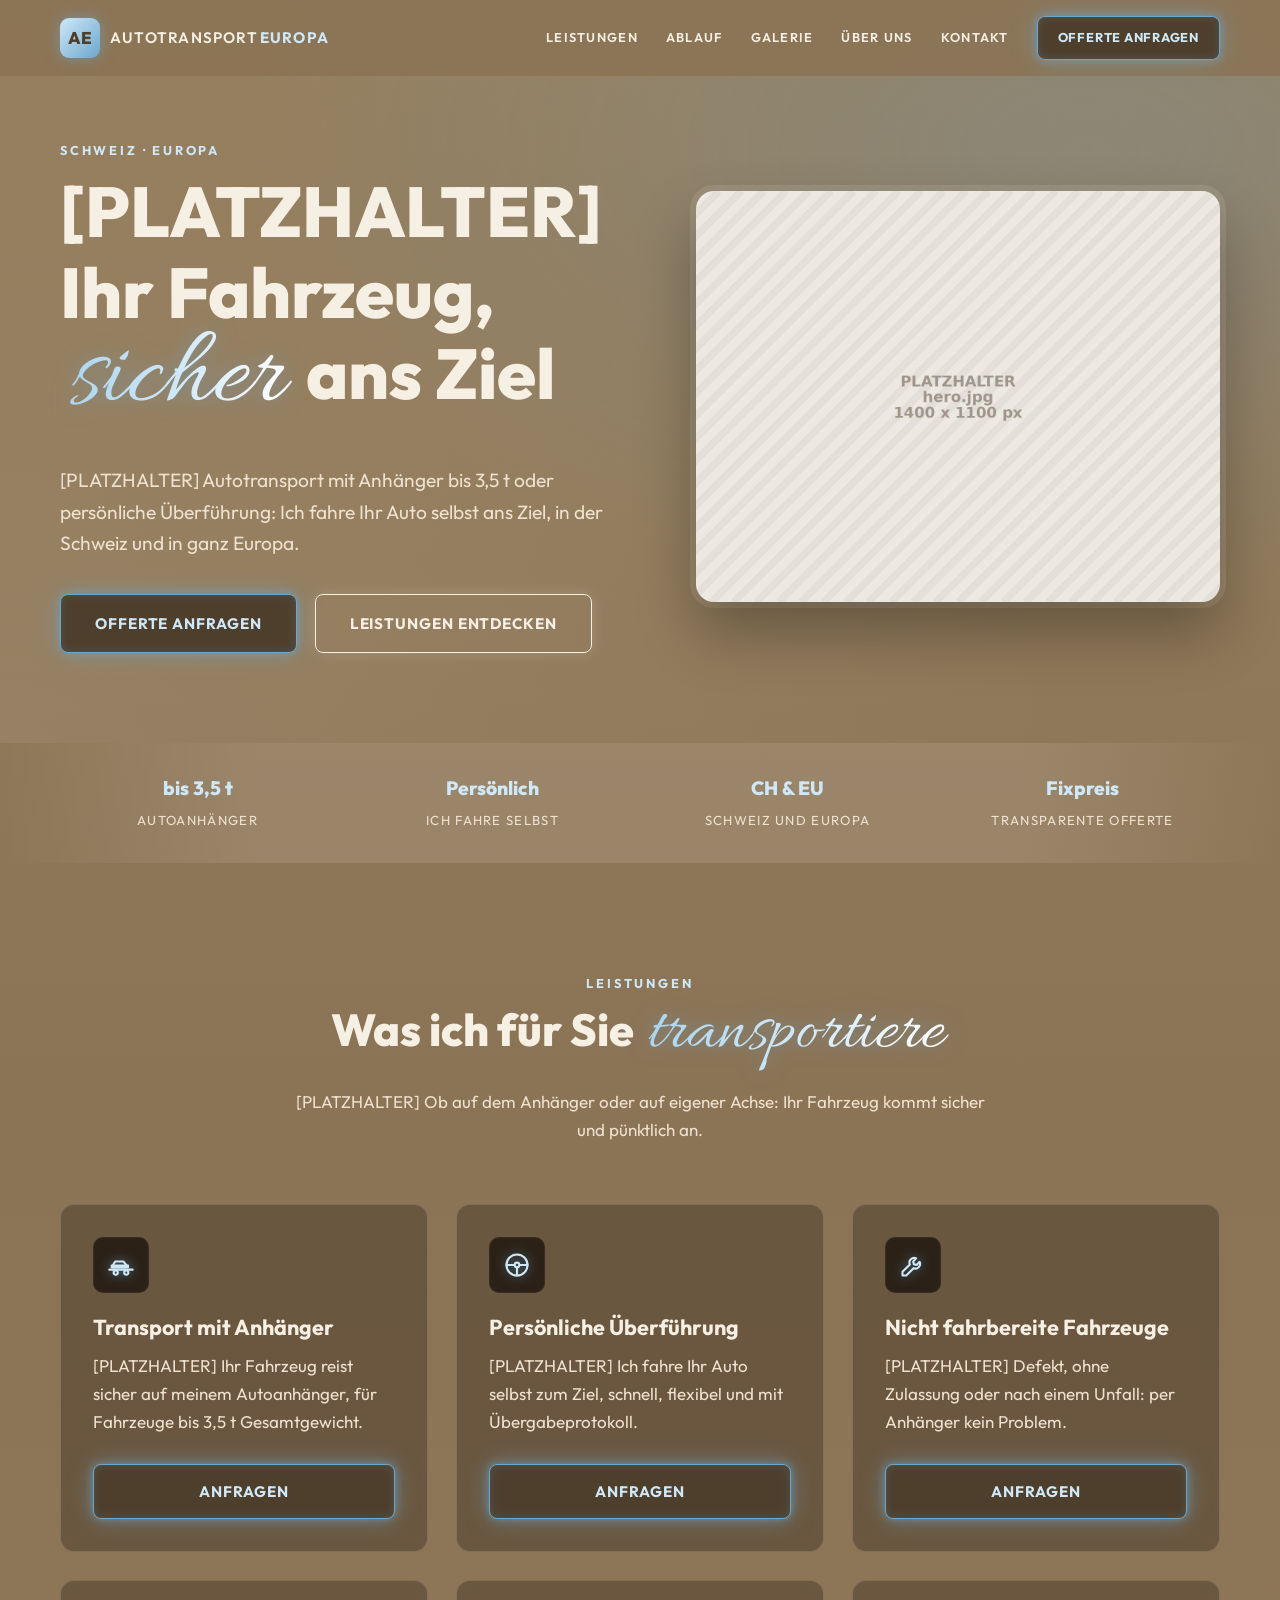
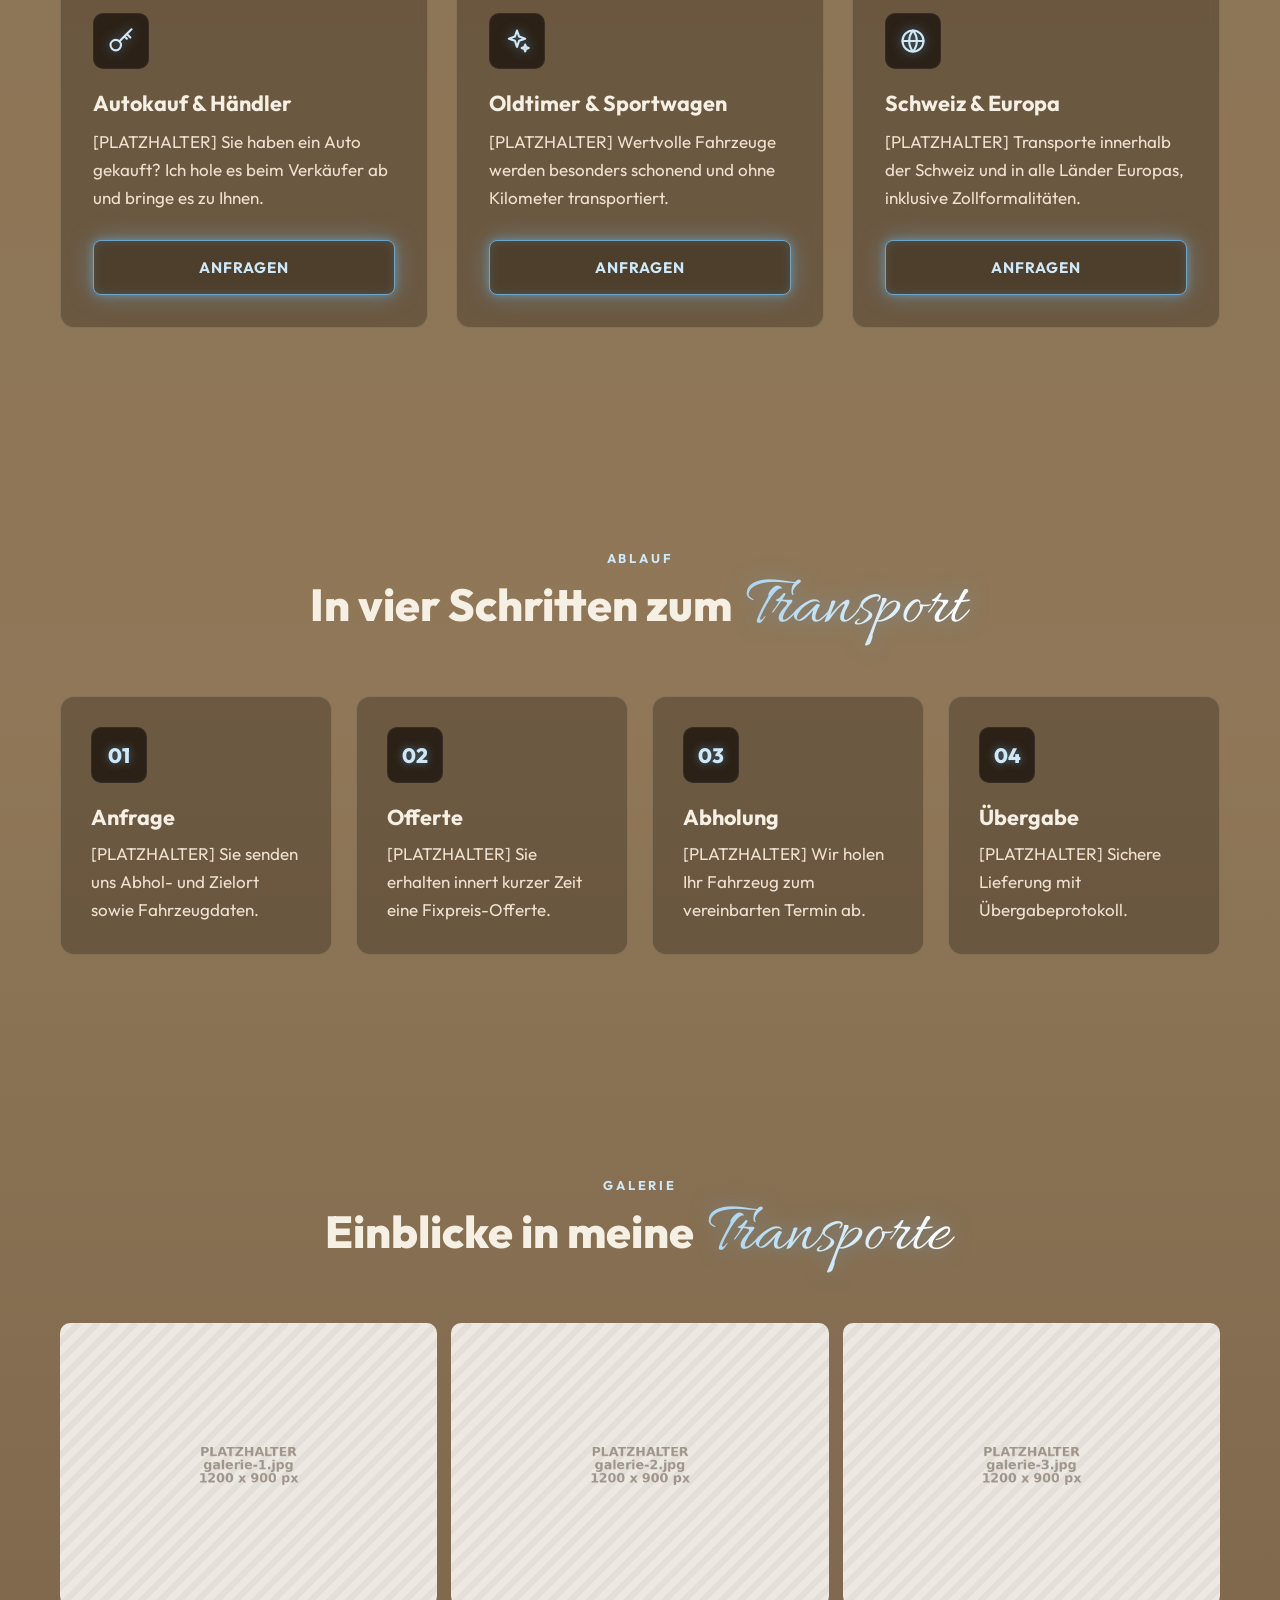
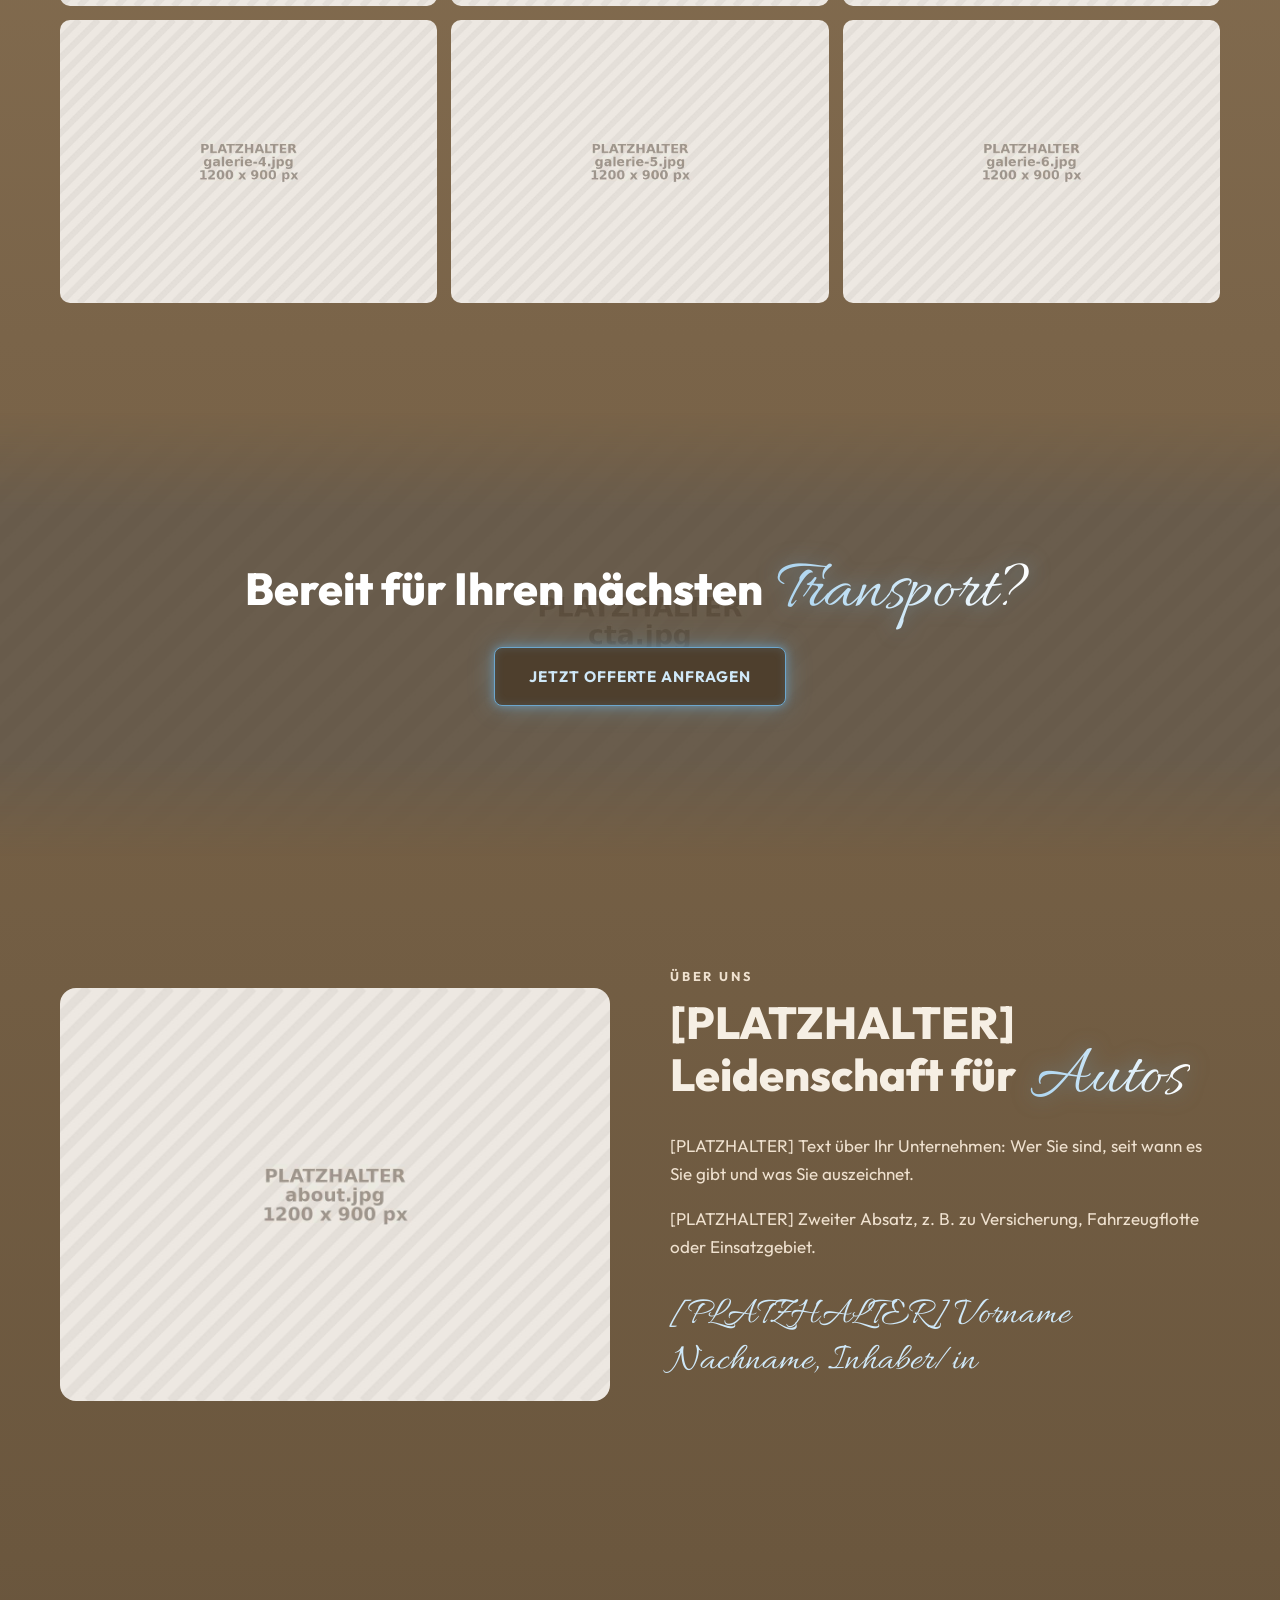
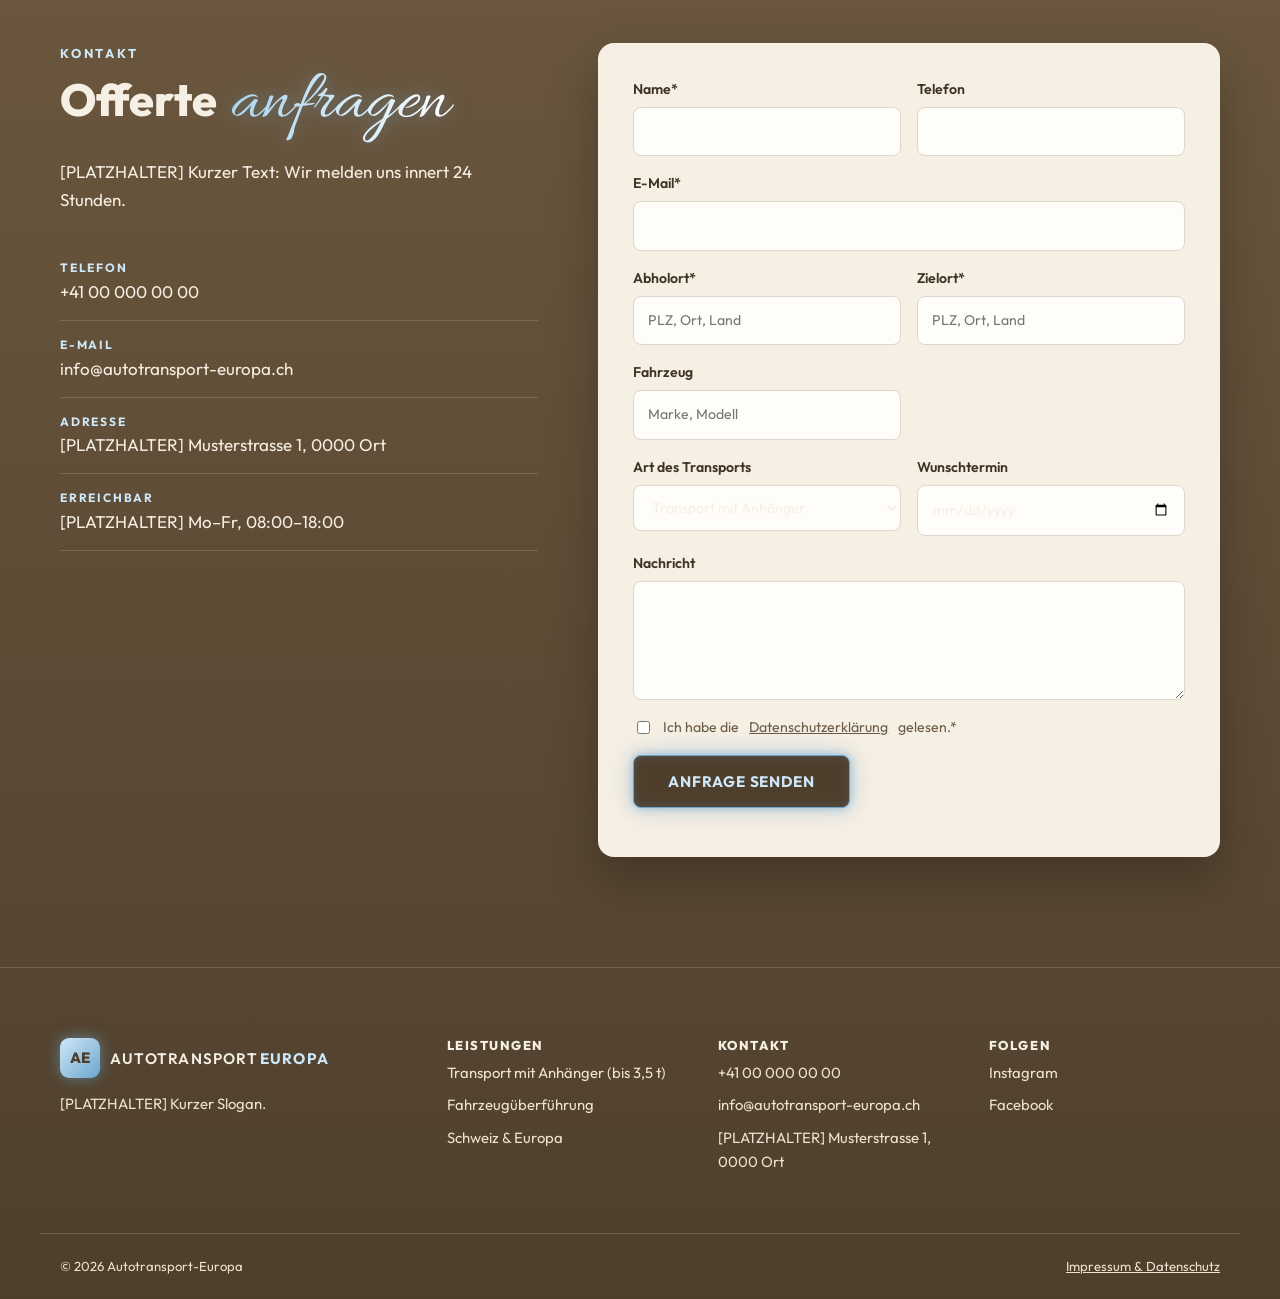
==== commit 3217ce14: "Leistungen als Kacheln mit Icons und Anfrage-Buttons, Schreibschrift Allura Co-Authored-By: Claude O" ====
--- a/index.html
+++ b/index.html
@@ -126,35 +126,45 @@
   <div class="container">
     <header class="section-head">
       <p class="eyebrow">Leistungen</p>
-      <h2>Zwei Wege, ein <span class="script">Ziel</span></h2>
+      <h2>Was ich für Sie <span class="script">transportiere</span></h2>
       <p>[PLATZHALTER] Ob auf dem Anhänger oder auf eigener Achse: Ihr Fahrzeug kommt sicher und pünktlich an.</p>
     </header>
-    <div class="services">
-      <article class="service">
-        <img src="img/leistung-anhaenger.jpg" alt="[PLATZHALTER] Auto auf Autoanhänger" loading="lazy" width="1200" height="800">
-        <div class="service-body">
-          <span class="badge">bis 3,5 t</span>
-          <h3>Transport mit <span class="script">Anhänger</span></h3>
-          <p>[PLATZHALTER] Ihr Fahrzeug wird auf meinem Autoanhänger transportiert, ideal für Fahrzeuge ohne Zulassung, Defektfahrzeuge, Oldtimer oder Sportwagen.</p>
-          <ul class="checks">
-            <li>[PLATZHALTER] Fahrzeuge bis 3,5 t Gesamtgewicht</li>
-            <li>[PLATZHALTER] Auch nicht fahrbereite Fahrzeuge</li>
-            <li>[PLATZHALTER] Keine zusätzlichen Kilometer auf dem Tacho</li>
-          </ul>
-        </div>
-      </article>
-      <article class="service">
-        <img src="img/leistung-ueberfuehrung.jpg" alt="[PLATZHALTER] Fahrzeugüberführung auf eigener Achse" loading="lazy" width="1200" height="800">
-        <div class="service-body">
-          <span class="badge">auf eigener Achse</span>
-          <h3>Persönliche <span class="script">Überführung</span></h3>
-          <p>[PLATZHALTER] Ich fahre Ihr Auto selbst zum Ziel, schnell, flexibel und günstig, zum Beispiel nach dem Autokauf oder für die Rückführung.</p>
-          <ul class="checks">
-            <li>[PLATZHALTER] Für fahrbereite, zugelassene Fahrzeuge</li>
-            <li>[PLATZHALTER] Schweiz und ganz Europa</li>
-            <li>[PLATZHALTER] Übergabeprotokoll mit Fotos</li>
-          </ul>
-        </div>
+    <div class="tiles">
+      <article class="tile">
+        <span class="tile-icon" aria-hidden="true"><svg viewBox="0 0 24 24" fill="none" stroke="currentColor" stroke-width="1.8" stroke-linecap="round" stroke-linejoin="round"><path d="M2 16h20"/><path d="M5 12.5 7 9h7l3 3.5"/><path d="M4 12.5h14v1.5H4z"/><circle cx="7.5" cy="18.5" r="1.8"/><circle cx="16.5" cy="18.5" r="1.8"/></svg></span>
+        <h3>Transport mit Anhänger</h3>
+        <p>[PLATZHALTER] Ihr Fahrzeug reist sicher auf meinem Autoanhänger, für Fahrzeuge bis 3,5 t Gesamtgewicht.</p>
+        <a href="#kontakt" class="btn btn-glow btn-block" data-art="Transport mit Anhänger">Anfragen</a>
+      </article>
+      <article class="tile">
+        <span class="tile-icon" aria-hidden="true"><svg viewBox="0 0 24 24" fill="none" stroke="currentColor" stroke-width="1.8" stroke-linecap="round" stroke-linejoin="round"><circle cx="12" cy="12" r="9"/><circle cx="12" cy="12" r="2"/><path d="M12 14v7M10 12H3M14 12h7"/></svg></span>
+        <h3>Persönliche Überführung</h3>
+        <p>[PLATZHALTER] Ich fahre Ihr Auto selbst zum Ziel, schnell, flexibel und mit Übergabeprotokoll.</p>
+        <a href="#kontakt" class="btn btn-glow btn-block" data-art="Überführung (ich fahre Ihr Auto)">Anfragen</a>
+      </article>
+      <article class="tile">
+        <span class="tile-icon" aria-hidden="true"><svg viewBox="0 0 24 24" fill="none" stroke="currentColor" stroke-width="1.8" stroke-linecap="round" stroke-linejoin="round"><path d="M14.7 6.3a4 4 0 0 0-5.4 5.2L3 17.8V21h3.2l6.3-6.3a4 4 0 0 0 5.2-5.4l-2.6 2.6-2.4-.5-.5-2.4z"/></svg></span>
+        <h3>Nicht fahrbereite Fahrzeuge</h3>
+        <p>[PLATZHALTER] Defekt, ohne Zulassung oder nach einem Unfall: per Anhänger kein Problem.</p>
+        <a href="#kontakt" class="btn btn-glow btn-block" data-art="Transport mit Anhänger">Anfragen</a>
+      </article>
+      <article class="tile">
+        <span class="tile-icon" aria-hidden="true"><svg viewBox="0 0 24 24" fill="none" stroke="currentColor" stroke-width="1.8" stroke-linecap="round" stroke-linejoin="round"><circle cx="7.5" cy="15.5" r="4.5"/><path d="M10.7 12.3 21 2M17 6l3 3M15 8l2 2"/></svg></span>
+        <h3>Autokauf &amp; Händler</h3>
+        <p>[PLATZHALTER] Sie haben ein Auto gekauft? Ich hole es beim Verkäufer ab und bringe es zu Ihnen.</p>
+        <a href="#kontakt" class="btn btn-glow btn-block" data-art="Überführung (ich fahre Ihr Auto)">Anfragen</a>
+      </article>
+      <article class="tile">
+        <span class="tile-icon" aria-hidden="true"><svg viewBox="0 0 24 24" fill="none" stroke="currentColor" stroke-width="1.8" stroke-linecap="round" stroke-linejoin="round"><path d="M12 3l1.8 5.2L19 10l-5.2 1.8L12 17l-1.8-5.2L5 10l5.2-1.8z"/><path d="M19 15l.8 2.2L22 18l-2.2.8L19 21l-.8-2.2L16 18l2.2-.8z"/></svg></span>
+        <h3>Oldtimer &amp; Sportwagen</h3>
+        <p>[PLATZHALTER] Wertvolle Fahrzeuge werden besonders schonend und ohne Kilometer transportiert.</p>
+        <a href="#kontakt" class="btn btn-glow btn-block" data-art="Transport mit Anhänger">Anfragen</a>
+      </article>
+      <article class="tile">
+        <span class="tile-icon" aria-hidden="true"><svg viewBox="0 0 24 24" fill="none" stroke="currentColor" stroke-width="1.8" stroke-linecap="round" stroke-linejoin="round"><circle cx="12" cy="12" r="9"/><path d="M3 12h18M12 3a14 14 0 0 1 0 18M12 3a14 14 0 0 0 0 18"/></svg></span>
+        <h3>Schweiz &amp; Europa</h3>
+        <p>[PLATZHALTER] Transporte innerhalb der Schweiz und in alle Länder Europas, inklusive Zollformalitäten.</p>
+        <a href="#kontakt" class="btn btn-glow btn-block">Anfragen</a>
       </article>
     </div>
   </div>
@@ -168,10 +178,10 @@
       <h2>In vier Schritten zum <span class="script">Transport</span></h2>
     </header>
     <ol class="steps">
-      <li><span class="step-no">01</span><h3>Anfrage</h3><p>[PLATZHALTER] Sie senden uns Abhol- und Zielort sowie Fahrzeugdaten.</p></li>
-      <li><span class="step-no">02</span><h3>Offerte</h3><p>[PLATZHALTER] Sie erhalten innert kurzer Zeit eine Fixpreis-Offerte.</p></li>
-      <li><span class="step-no">03</span><h3>Abholung</h3><p>[PLATZHALTER] Wir holen Ihr Fahrzeug zum vereinbarten Termin ab.</p></li>
-      <li><span class="step-no">04</span><h3>Übergabe</h3><p>[PLATZHALTER] Sichere Lieferung mit Übergabeprotokoll.</p></li>
+      <li><span class="tile-icon step-no">01</span><h3>Anfrage</h3><p>[PLATZHALTER] Sie senden uns Abhol- und Zielort sowie Fahrzeugdaten.</p></li>
+      <li><span class="tile-icon step-no">02</span><h3>Offerte</h3><p>[PLATZHALTER] Sie erhalten innert kurzer Zeit eine Fixpreis-Offerte.</p></li>
+      <li><span class="tile-icon step-no">03</span><h3>Abholung</h3><p>[PLATZHALTER] Wir holen Ihr Fahrzeug zum vereinbarten Termin ab.</p></li>
+      <li><span class="tile-icon step-no">04</span><h3>Übergabe</h3><p>[PLATZHALTER] Sichere Lieferung mit Übergabeprotokoll.</p></li>
     </ol>
   </div>
 </section>
@@ -245,7 +255,7 @@
         <label>Fahrzeug<input type="text" name="fahrzeug" placeholder="Marke, Modell"></label>
       </div>
       <div class="form-row">
-        <label>Art des Transports<select name="art"><option>Transport mit Anhänger</option><option>Überführung (Sie fahren selbst)</option><option>Weiss noch nicht</option></select></label>
+        <label>Art des Transports<select name="art"><option>Transport mit Anhänger</option><option>Überführung (ich fahre Ihr Auto)</option><option>Weiss noch nicht</option></select></label>
         <label>Wunschtermin<input type="date" name="termin"></label>
       </div>
       <label>Nachricht<textarea name="nachricht" rows="4"></textarea></label>
--- a/css/style.css
+++ b/css/style.css
@@ -32,7 +32,7 @@
 body { margin: 0; background: linear-gradient(180deg, #96805f 0%, var(--bg) 18%, #8f7758 38%, var(--bg-alt) 58%, #6b573e 78%, var(--bg-deep) 100%) var(--bg); color: var(--text); font-family: var(--font); font-size: 17px; line-height: 1.65; -webkit-font-smoothing: antialiased; }
 img { max-width: 100%; height: auto; display: block; }
 a { color: inherit; }
-h1, h2, h3, h4 { line-height: 1.15; margin: 0 0 .6em; font-weight: 800; }
+h1, h2, h3, h4 { overflow-wrap: break-word; line-height: 1.15; margin: 0 0 .6em; font-weight: 800; }
 h1 { font-size: clamp(2.4rem, 5.6vw, 4.4rem); }
 h2 { font-size: clamp(1.8rem, 3.8vw, 2.8rem); }
 h3 { font-size: 1.35rem; font-weight: 700; }
@@ -41,7 +41,7 @@
 
 /* Schreibschrift für Highlight-Wörter */
 .script {
-  font-family: var(--script); font-weight: 400; font-size: 1.7em; line-height: .7; -webkit-text-stroke: .4px var(--accent);
+  font-family: var(--script); font-weight: 400; font-size: 1.6em; line-height: .75;
   letter-spacing: 0; text-transform: none; padding: 0 .08em;
   background: linear-gradient(90deg, #a9d3ef, var(--accent-light) 50%, #ffffff);
   -webkit-background-clip: text; background-clip: text; color: transparent;
@@ -93,22 +93,21 @@
 .section-head p:last-child:not(.eyebrow) { color: var(--muted); }
 
 /* Leistungen */
-.services { display: grid; grid-template-columns: 1fr 1fr; gap: 30px; }
-.service { background: var(--surface); backdrop-filter: blur(4px); border: 1px solid var(--line); border-radius: 16px; overflow: hidden; transition: transform .3s, box-shadow .3s, border-color .3s; }
-.service:hover { transform: translateY(-5px); border-color: var(--accent); box-shadow: 0 0 0 1px var(--accent), 0 18px 40px rgba(0,0,0,.25), 0 0 26px rgba(108,166,205,.35); }
-.service img { aspect-ratio: 3/2; object-fit: cover; width: 100%; }
-.service-body { padding: 32px; }
-.service-body p { color: var(--muted); }
-.badge { display: inline-block; font-size: .75rem; font-weight: 700; text-transform: uppercase; letter-spacing: .12em; color: var(--accent-text); border: 1px solid var(--accent); border-radius: 30px; padding: 4px 12px; margin-bottom: 14px; box-shadow: 0 0 10px rgba(108,166,205,.35); }
-.checks { list-style: none; padding: 0; margin: 18px 0 0; }
-.checks li { position: relative; padding-left: 30px; margin-bottom: 8px; }
-.checks li::before { content: ""; position: absolute; left: 0; top: .45em; width: 16px; height: 9px; border-left: 2.5px solid var(--accent-light); border-bottom: 2.5px solid var(--accent-light); transform: rotate(-45deg); }
+/* Kacheln (Leistungen) */
+.tiles { display: grid; grid-template-columns: repeat(3, 1fr); gap: 28px; }
+.tile { display: flex; flex-direction: column; padding: 32px; background: rgba(40,30,20,.32); border: 1px solid var(--line); border-radius: 14px; backdrop-filter: blur(4px); transition: transform .3s, border-color .3s, box-shadow .3s; }
+.tile:hover { transform: translateY(-4px); border-color: rgba(108,166,205,.5); box-shadow: 0 18px 40px rgba(0,0,0,.25), 0 0 24px rgba(108,166,205,.18); }
+.tile h3 { margin: 22px 0 12px; font-size: 1.35rem; }
+.tile p { color: var(--muted); margin: 0 0 28px; flex: 1; }
+.tile-icon { display: grid; place-items: center; width: 56px; height: 56px; border-radius: 10px; background: #2b2117; color: var(--accent-light); box-shadow: inset 0 0 0 1px rgba(246,239,228,.06); }
+.tile-icon svg { width: 28px; height: 28px; filter: drop-shadow(0 0 6px rgba(108,166,205,.6)); }
+.btn-block { display: block; width: 100%; padding: 14px 20px; }
 
 /* Ablauf */
 .steps { list-style: none; padding: 0; margin: 0; display: grid; grid-template-columns: repeat(4, 1fr); gap: 24px; }
-.steps li { padding: 30px; background: var(--surface); border: 1px solid var(--line); border-radius: var(--radius); position: relative; }
-.steps li::before { content: ""; position: absolute; top: -1px; left: 24px; right: 24px; height: 3px; background: linear-gradient(90deg, var(--accent), var(--accent-light)); border-radius: 3px; box-shadow: 0 0 10px var(--glow); }
-.step-no { display: block; font-size: 2.4rem; font-weight: 800; color: var(--accent-light); margin-bottom: 10px; }
+.steps li { padding: 30px; background: rgba(40,30,20,.32); border: 1px solid var(--line); border-radius: 14px; }
+.steps h3 { margin: 22px 0 10px; }
+.step-no { font-size: 1.3rem; font-weight: 800; text-shadow: 0 0 8px rgba(108,166,205,.6); }
 .steps p { color: var(--muted); margin: 0; }
 
 /* Galerie */
@@ -170,8 +169,8 @@
 /* ===== Responsive ===== */
 @media (max-width: 960px) {
   .hero { padding-top: 120px; }
-  .hero-grid, .services, .about, .contact { grid-template-columns: 1fr; gap: 40px; }
-  .gallery, .steps, .usp-grid, .footer-grid { grid-template-columns: repeat(2, 1fr); }
+  .hero-grid, .about, .contact { grid-template-columns: 1fr; gap: 40px; }
+  .tiles, .gallery, .steps, .usp-grid, .footer-grid { grid-template-columns: repeat(2, 1fr); }
   .nav-toggle { display: block; }
   .main-nav { position: fixed; inset: 76px 0 auto; flex-direction: column; gap: 0; background: var(--bg); padding: 10px 20px 24px; box-shadow: 0 20px 30px rgba(0,0,0,.2); transform: translateY(-120%); transition: transform .3s; visibility: hidden; }
   .main-nav.open { transform: none; visibility: visible; }
@@ -184,7 +183,10 @@
 @media (max-width: 600px) {
   body { font-size: 16px; }
   .section { padding: 75px 0; }
-  .gallery, .steps, .form-row, .footer-grid { grid-template-columns: 1fr; }
-  .contact-form, .service-body { padding: 24px; }
+  .tiles, .gallery, .steps, .form-row, .footer-grid { grid-template-columns: 1fr; }
+  .contact-form, .tile { padding: 24px; }
   .hero-actions .btn { width: 100%; }
 }
+
+.about > *, .contact > *, .hero-grid > * { min-width: 0; }
+.script { white-space: nowrap; hyphens: none; }
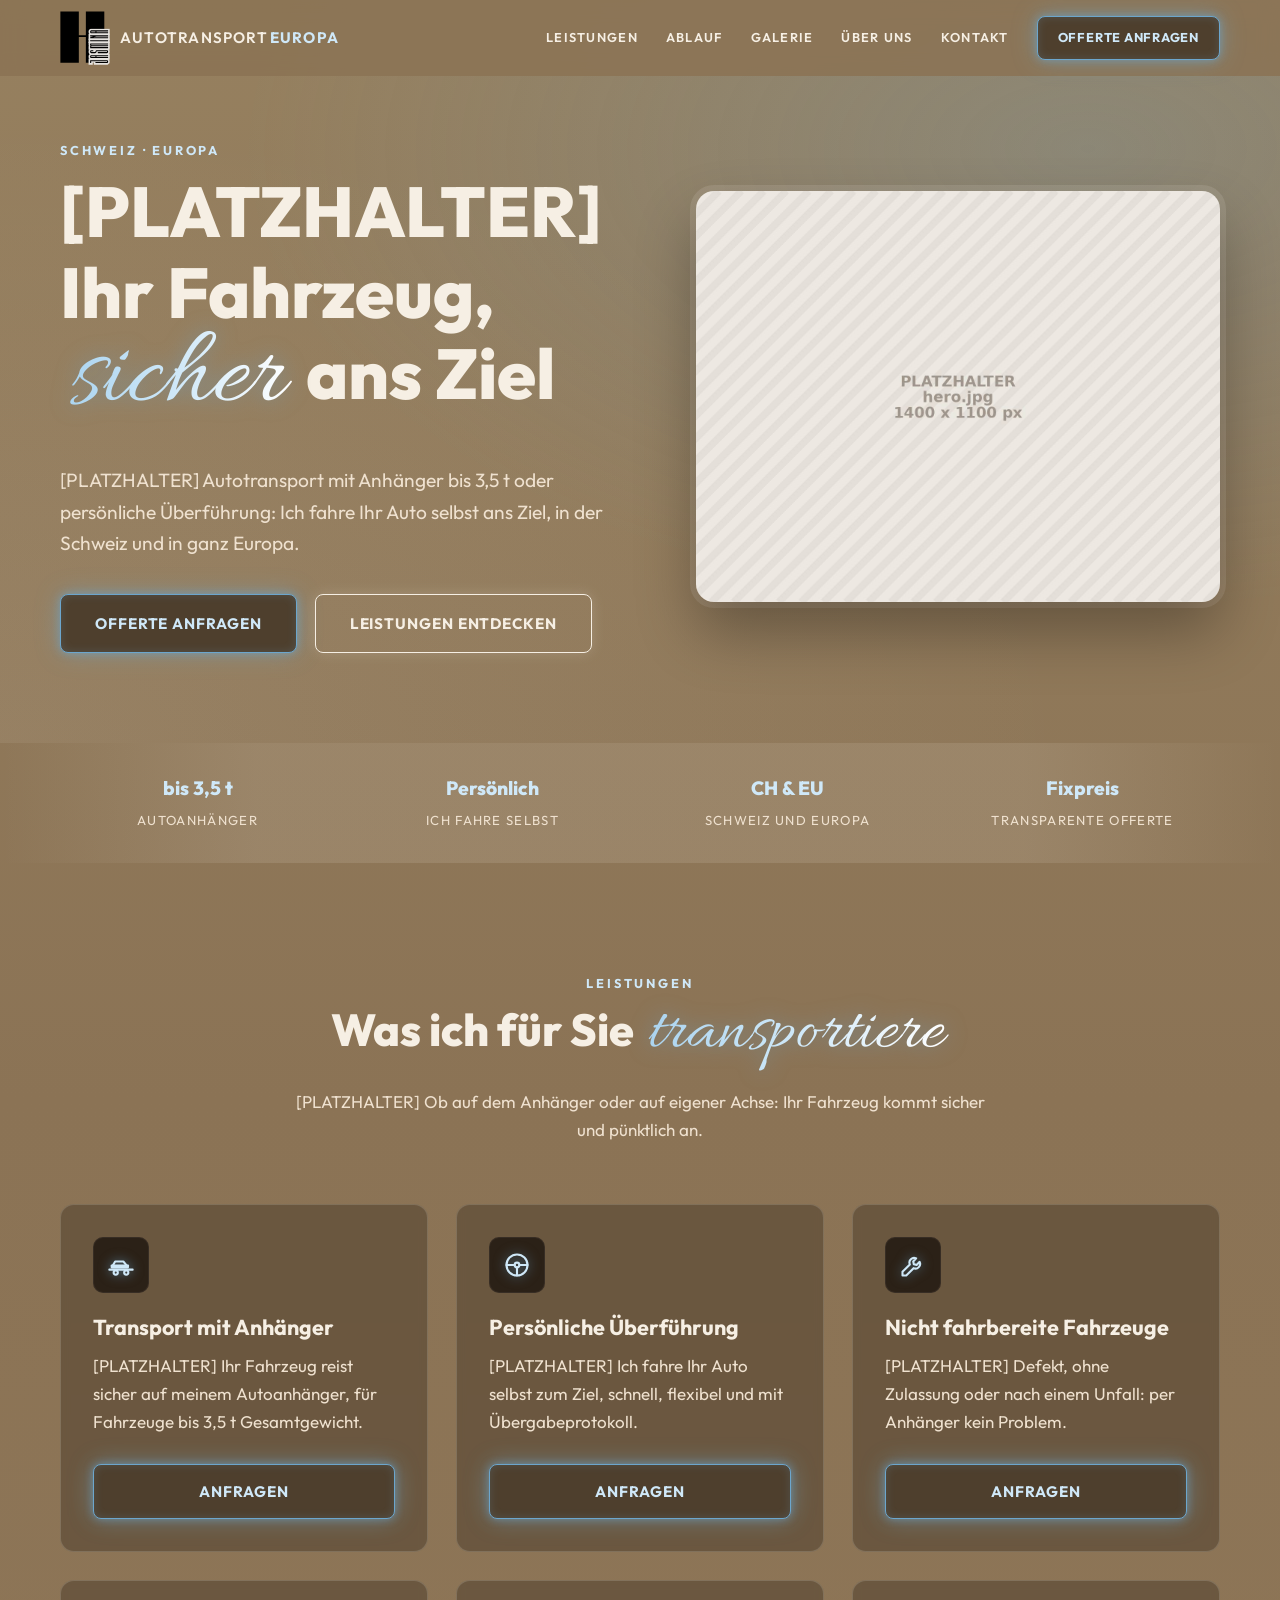
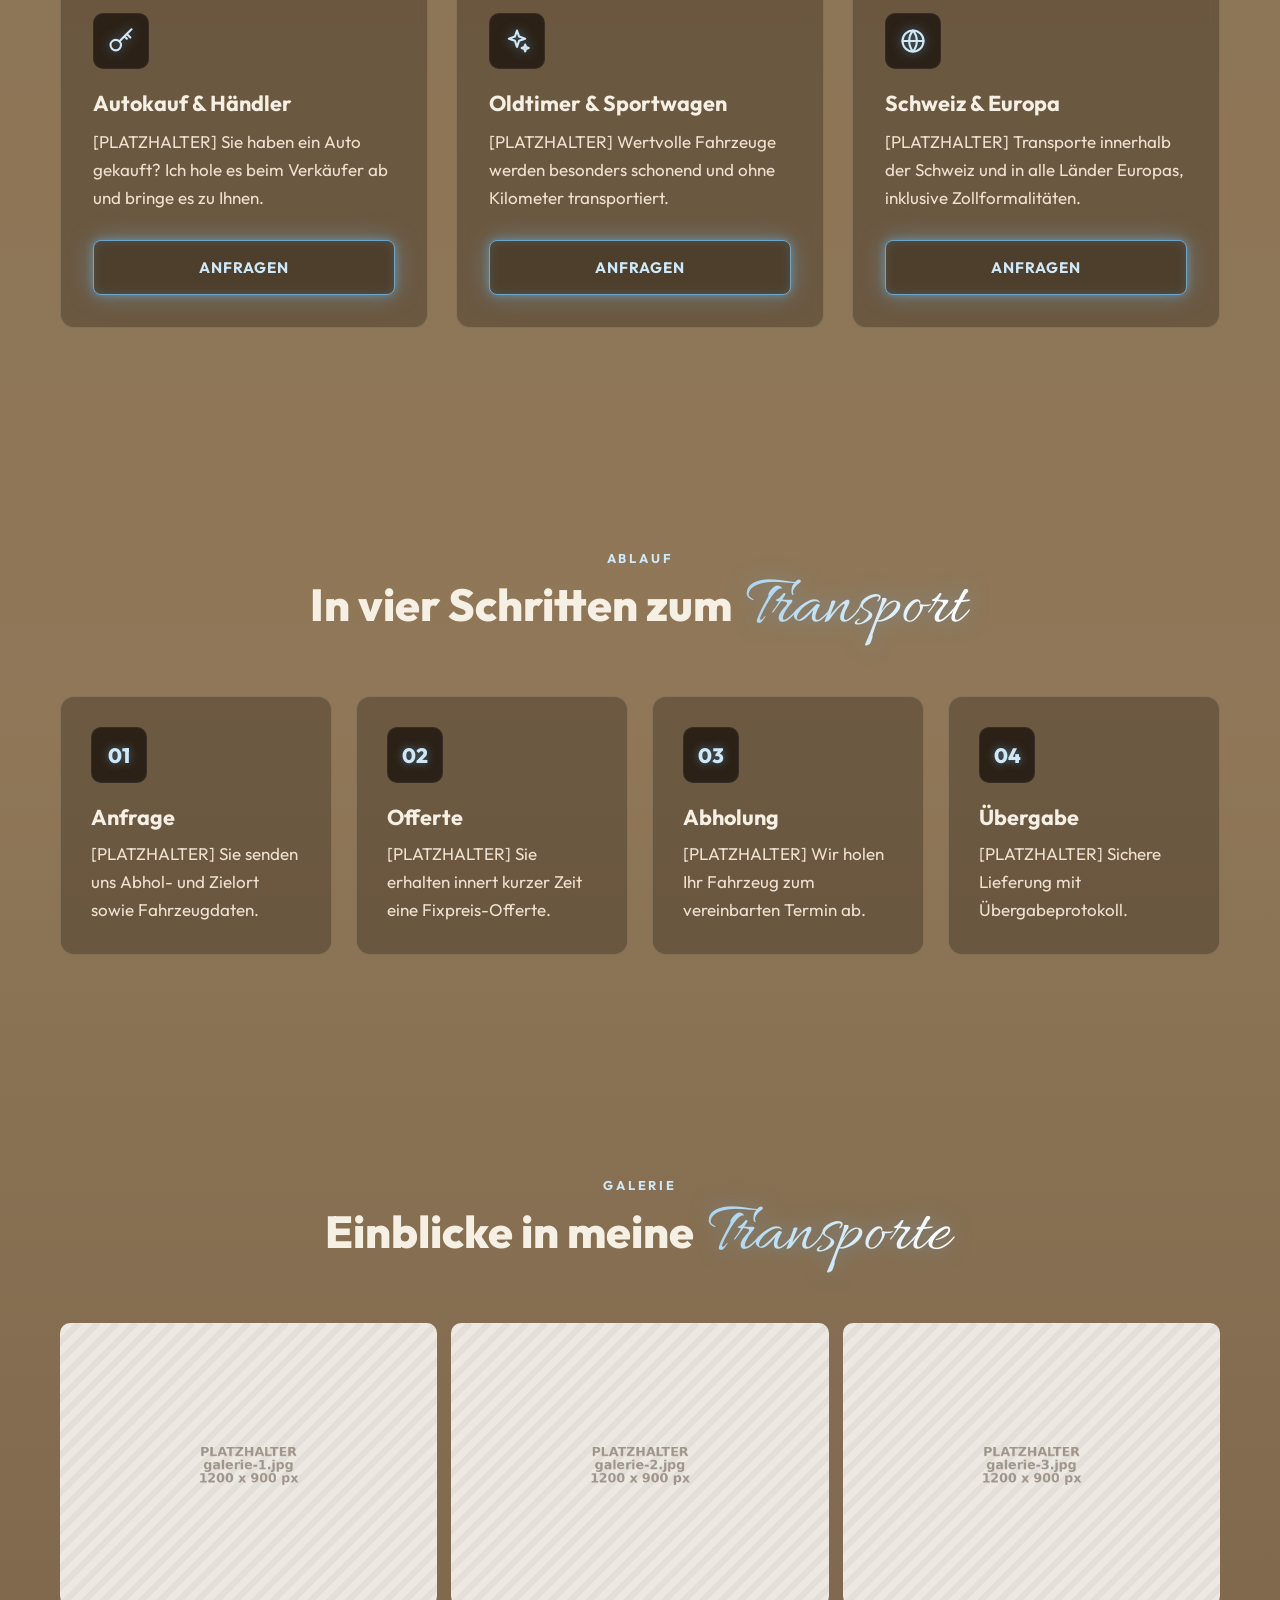
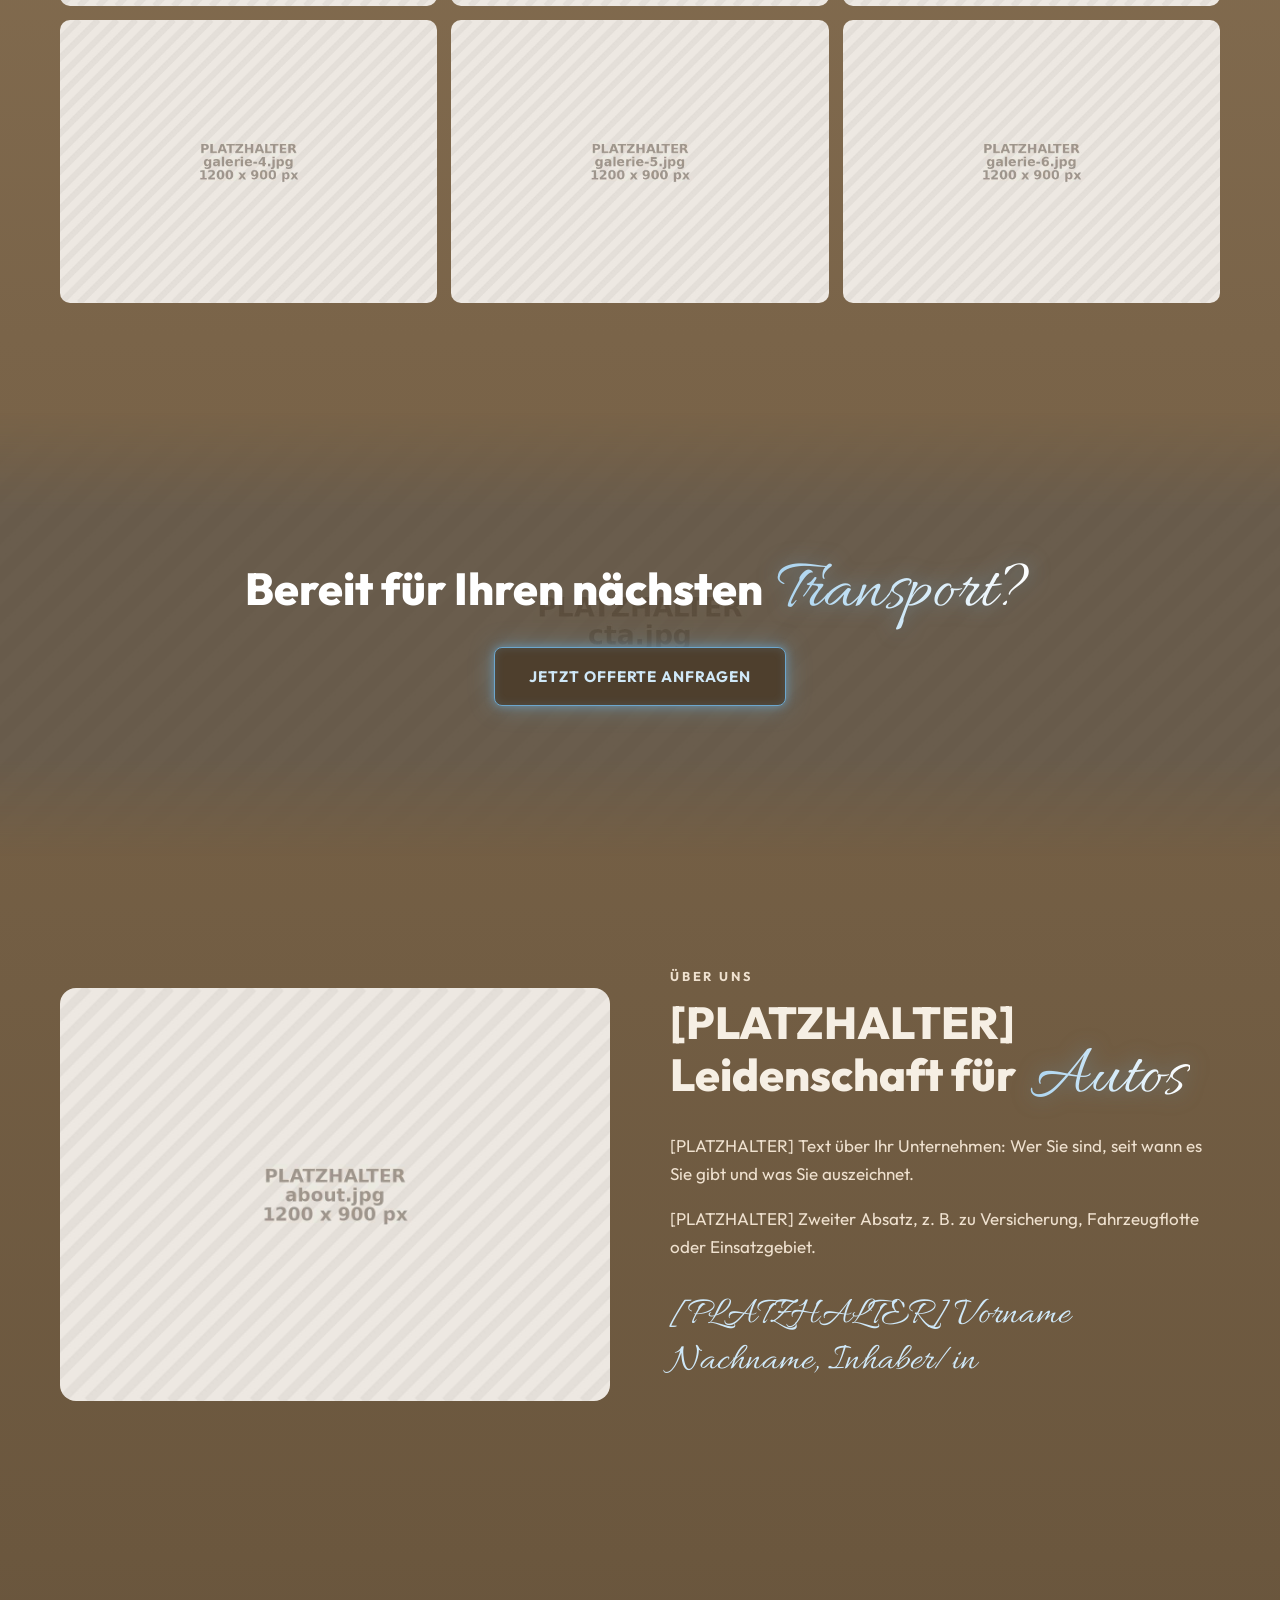
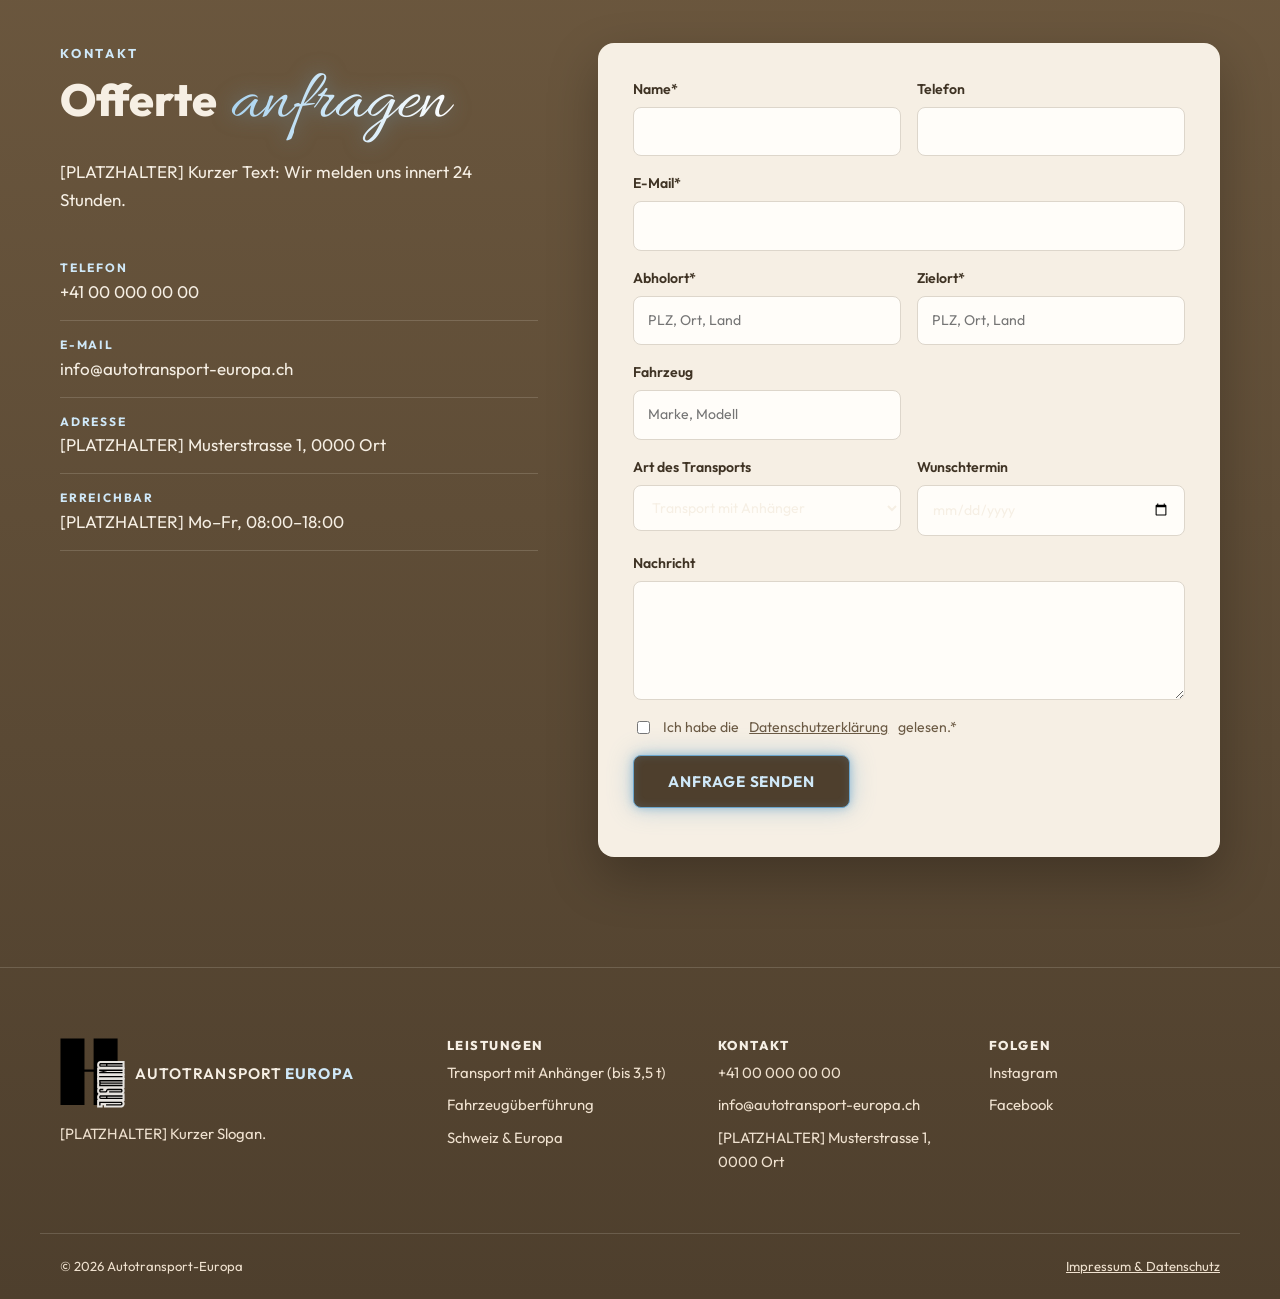
==== commit 4ec633b9: "Eigenes Logo in Kopfzeile, Footer und Favicon Co-Authored-By: Claude Opus 5.5 <noreply@anthropic.com" ====
--- a/index.html
+++ b/index.html
@@ -37,7 +37,7 @@
     "name": "Autotransport-Europa",
     "description": "Autotransport und Fahrzeugüberführung in der Schweiz und in ganz Europa.",
     "url": "https://www.autotransport-europa.ch/",
-    "logo": "https://www.autotransport-europa.ch/img/favicon.png",
+    "logo": "https://www.autotransport-europa.ch/img/logo.png",
     "image": "https://www.autotransport-europa.ch/img/og-image.jpg",
     "telephone": "+41 00 000 00 00",
     "email": "info@autotransport-europa.ch",
@@ -73,8 +73,7 @@
 <header class="site-header" id="top">
   <div class="container header-inner">
     <a href="#top" class="logo" aria-label="Autotransport-Europa Startseite">
-      <!-- [PLATZHALTER] Logo: durch <img src="img/logo.svg" alt="Autotransport-Europa"> ersetzen -->
-      <span class="logo-mark">AE</span>
+      <img src="img/logo.svg" alt="" class="logo-mark" width="38" height="41">
       <span class="logo-text">Autotransport<strong>Europa</strong></span>
     </a>
     <nav class="main-nav" id="main-nav" aria-label="Hauptnavigation">
@@ -274,7 +273,7 @@
 <footer class="site-footer">
   <div class="container footer-grid">
     <div>
-      <a href="#top" class="logo"><span class="logo-mark">AE</span><span class="logo-text">Autotransport<strong>Europa</strong></span></a>
+      <a href="#top" class="logo"><img src="img/logo.svg" alt="" class="logo-mark" width="38" height="41"><span class="logo-text">Autotransport<strong>Europa</strong></span></a>
       <p>[PLATZHALTER] Kurzer Slogan.</p>
     </div>
     <div>
--- a/css/style.css
+++ b/css/style.css
@@ -64,7 +64,7 @@
 .site-header.scrolled { box-shadow: 0 1px 0 var(--line), 0 6px 20px rgba(0,0,0,.15); }
 .header-inner { display: flex; align-items: center; justify-content: space-between; height: 76px; }
 .logo { display: flex; align-items: center; gap: 10px; text-decoration: none; }
-.logo-mark { display: grid; place-items: center; width: 40px; height: 40px; background: linear-gradient(135deg, var(--accent-light), var(--accent)); color: var(--bg-deep); font-weight: 800; border-radius: 9px; box-shadow: 0 0 14px var(--glow); }
+.logo-mark { display: block; width: auto; height: 54px; }
 .logo-text { text-transform: uppercase; letter-spacing: .08em; font-size: .95rem; font-weight: 600; }
 .logo-text strong { color: var(--accent-text); margin-left: 2px; }
 .main-nav { display: flex; align-items: center; gap: 28px; }
@@ -151,6 +151,7 @@
 .footer-grid h4 { color: var(--text); text-transform: uppercase; letter-spacing: .12em; font-size: .8rem; }
 .footer-grid a:not(.logo), .footer-grid span:not(.logo-mark):not(.logo-text) { display: block; text-decoration: none; margin-bottom: 8px; }
 .footer-grid a:hover { color: var(--accent-text); }
+.footer-grid .logo .logo-mark { height: 70px; }
 .footer-grid .logo { margin-bottom: 14px; color: var(--text); }
 .footer-bottom { display: flex; justify-content: space-between; flex-wrap: wrap; gap: 10px; margin-top: 50px; padding-top: 22px; padding-bottom: 22px; border-top: 1px solid var(--line); font-size: .82rem; }
 
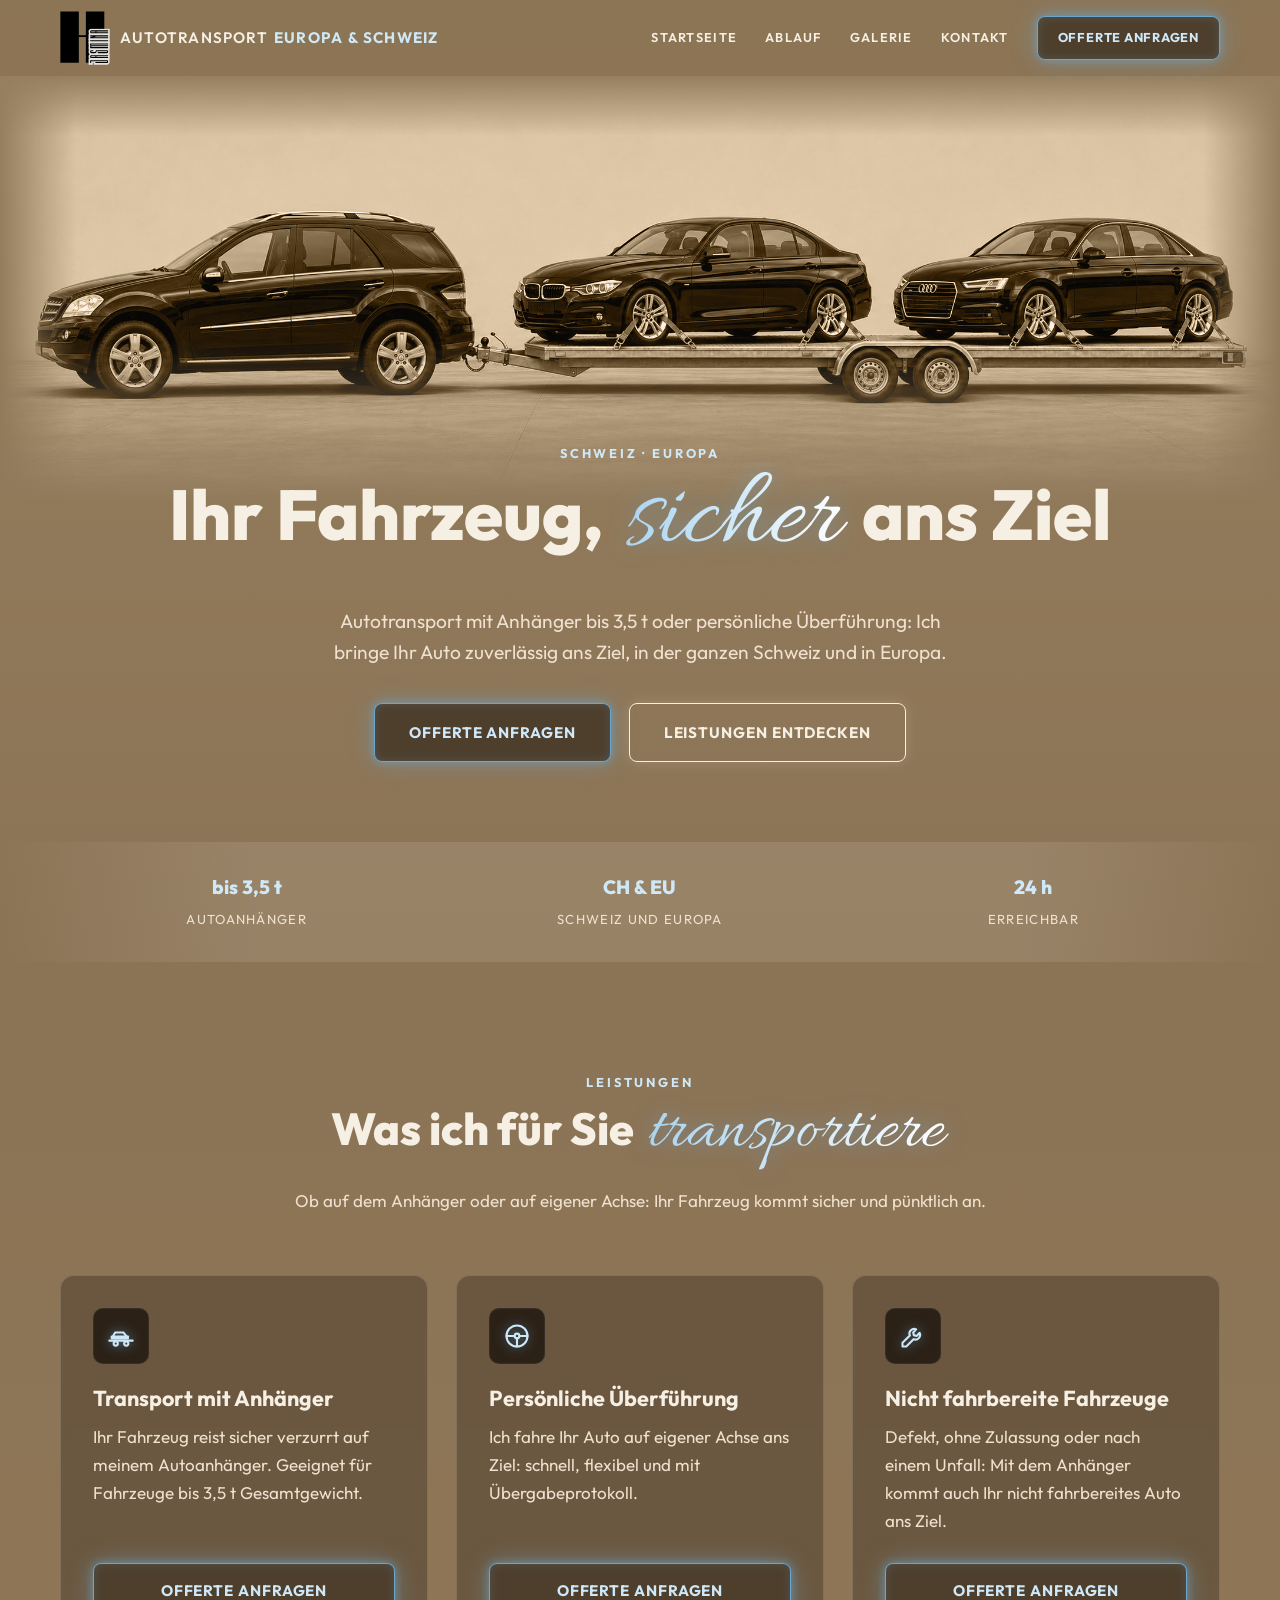
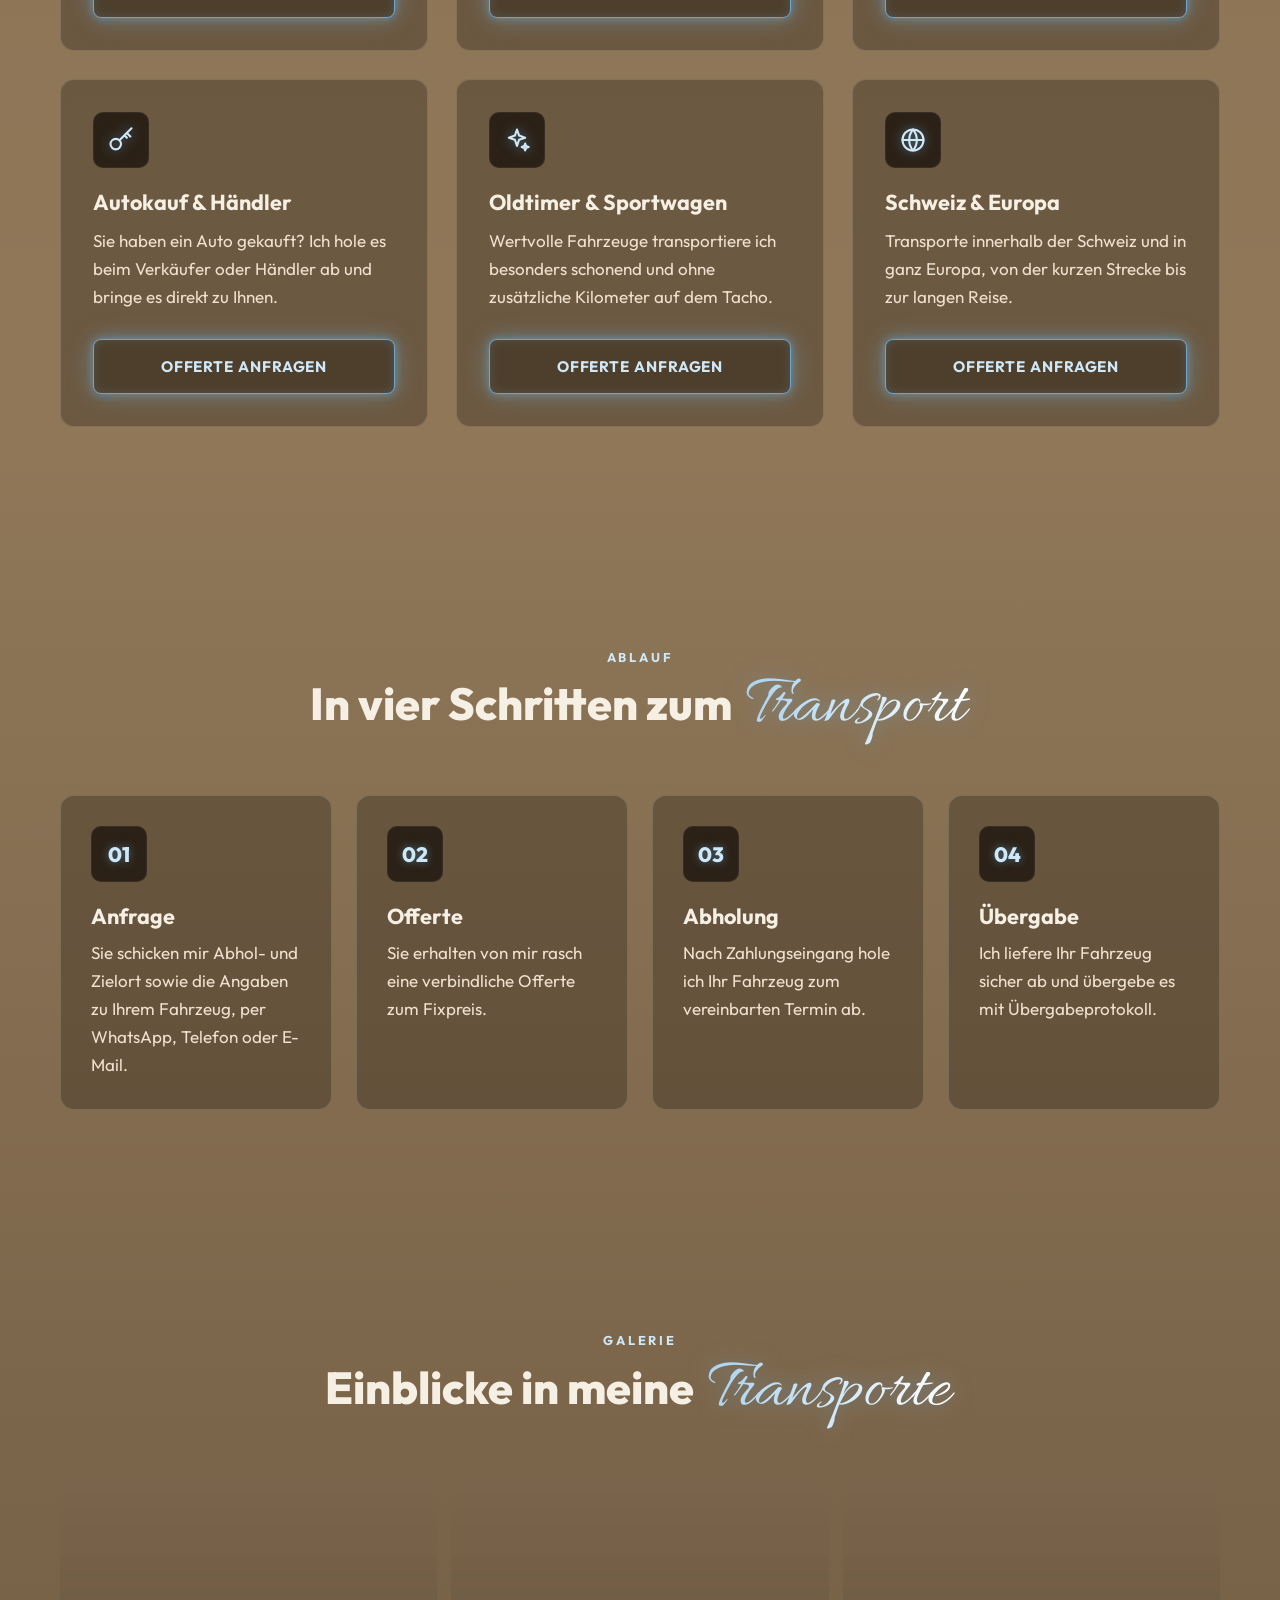
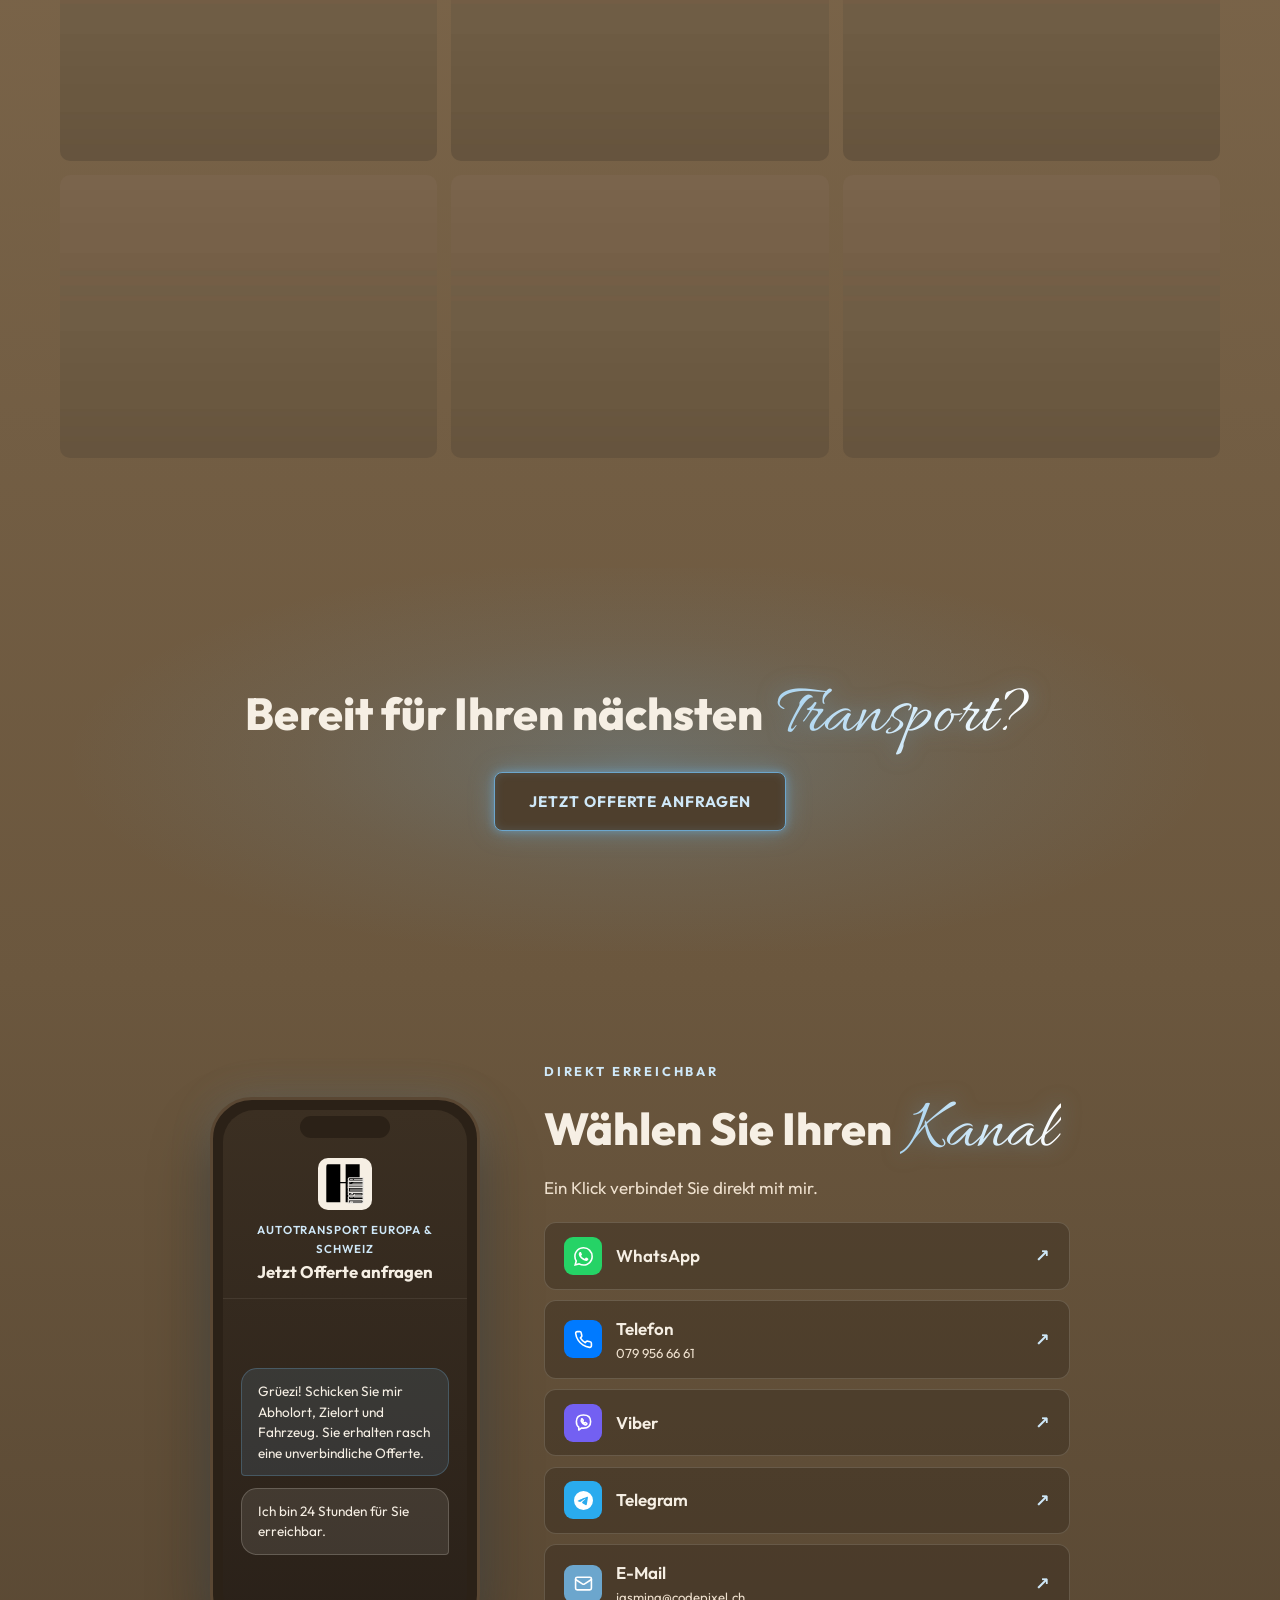
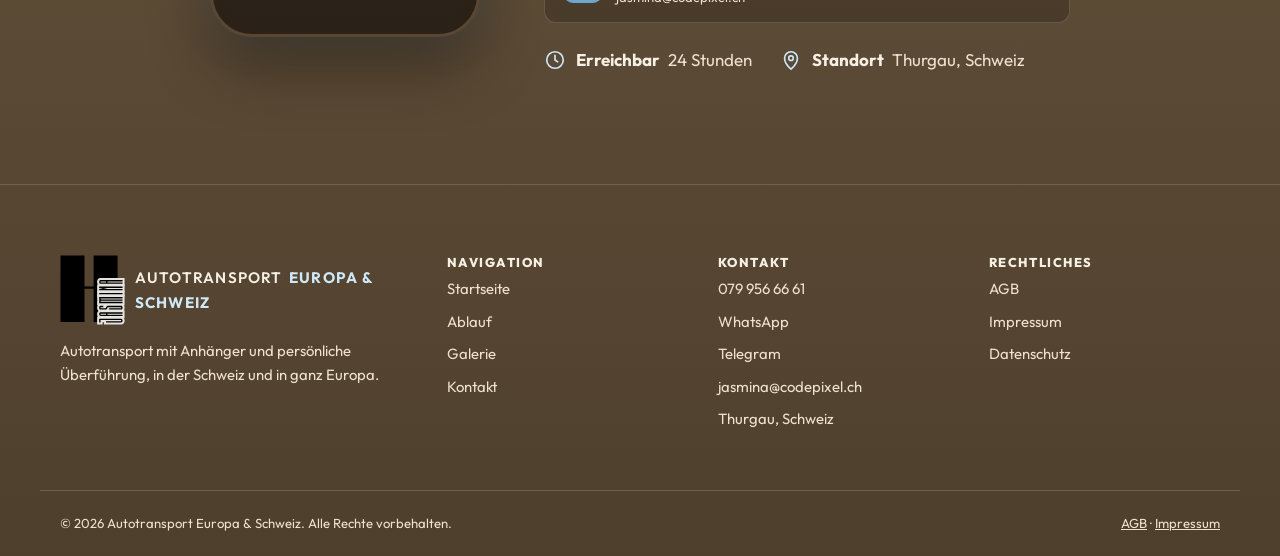
==== commit 8dc56898: "Überarbeitung: Startbild, echte Texte, Kontakt wie codepixel.ch, AGB und Impressum - Kopfzeile «Auto" ====
--- a/index.html
+++ b/index.html
@@ -4,50 +4,46 @@
   <meta charset="utf-8">
   <meta name="viewport" content="width=device-width, initial-scale=1">
 
-  <!-- ===== SEO: Titel & Beschreibung (max. ~60 bzw. ~155 Zeichen) ===== -->
-  <title>Autotransport Schweiz &amp; Europa | Autotransport-Europa</title>
-  <meta name="description" content="[PLATZHALTER] Zuverlässiger Autotransport in der Schweiz und ganz Europa: Transport mit Autoanhänger bis 3,5 t oder Überführung auf eigener Achse. Jetzt Offerte anfragen.">
+  <!-- SEO: Titel und Beschreibung -->
+  <title>Autotransport Schweiz &amp; Europa | Autotransport Europa &amp; Schweiz</title>
+  <meta name="description" content="Autotransport mit Anhänger bis 3,5 t oder persönliche Überführung auf eigener Achse. In der ganzen Schweiz und in Europa, 24 Stunden erreichbar. Jetzt Offerte anfragen.">
   <link rel="canonical" href="https://www.autotransport-europa.ch/">
   <meta name="robots" content="index, follow">
   <meta name="theme-color" content="#8b7355">
 
-  <!-- Open Graph (Vorschau bei WhatsApp, Facebook, LinkedIn) -->
+  <!-- Vorschau bei WhatsApp, Facebook, LinkedIn -->
   <meta property="og:type" content="website">
   <meta property="og:locale" content="de_CH">
-  <meta property="og:site_name" content="Autotransport-Europa">
-  <meta property="og:title" content="Autotransport Schweiz &amp; Europa | Autotransport-Europa">
-  <meta property="og:description" content="[PLATZHALTER] Sicherer Fahrzeugtransport in der Schweiz und in ganz Europa.">
+  <meta property="og:site_name" content="Autotransport Europa &amp; Schweiz">
+  <meta property="og:title" content="Autotransport Schweiz &amp; Europa | Autotransport Europa &amp; Schweiz">
+  <meta property="og:description" content="Autotransport mit Anhänger bis 3,5 t oder persönliche Überführung, in der Schweiz und in ganz Europa.">
   <meta property="og:url" content="https://www.autotransport-europa.ch/">
   <meta property="og:image" content="https://www.autotransport-europa.ch/img/og-image.jpg">
   <meta name="twitter:card" content="summary_large_image">
 
   <link rel="icon" type="image/png" href="img/favicon.png">
   <link rel="apple-touch-icon" href="img/apple-touch-icon.png">
+  <link rel="preload" as="image" href="img/hero.jpg">
   <link rel="preload" as="font" type="font/woff2" href="fonts/outfit-700.woff2" crossorigin>
   <link rel="preload" as="font" type="font/woff2" href="fonts/script.woff2" crossorigin>
   <link rel="stylesheet" href="css/style.css">
 
-  <!-- ===== Strukturierte Daten für Google (LocalBusiness) =====
-       Alle Felder mit [PLATZHALTER] bitte ersetzen. -->
+  <!-- Strukturierte Daten für Google -->
   <script type="application/ld+json">
   {
     "@context": "https://schema.org",
     "@type": "LocalBusiness",
     "@id": "https://www.autotransport-europa.ch/#business",
-    "name": "Autotransport-Europa",
-    "description": "Autotransport und Fahrzeugüberführung in der Schweiz und in ganz Europa.",
+    "name": "Autotransport Europa & Schweiz",
+    "description": "Autotransport mit Anhänger bis 3,5 t und Fahrzeugüberführung in der Schweiz und in ganz Europa.",
     "url": "https://www.autotransport-europa.ch/",
     "logo": "https://www.autotransport-europa.ch/img/logo.png",
-    "image": "https://www.autotransport-europa.ch/img/og-image.jpg",
-    "telephone": "+41 00 000 00 00",
-    "email": "info@autotransport-europa.ch",
-    "priceRange": "CHF",
+    "image": "https://www.autotransport-europa.ch/img/hero.jpg",
+    "telephone": "+41 79 956 66 61",
+    "email": "jasmina@codepixel.ch",
     "address": {
       "@type": "PostalAddress",
-      "streetAddress": "[PLATZHALTER] Musterstrasse 1",
-      "postalCode": "0000",
-      "addressLocality": "[PLATZHALTER] Ort",
-      "addressRegion": "[PLATZHALTER] Kanton",
+      "addressRegion": "Thurgau",
       "addressCountry": "CH"
     },
     "areaServed": [
@@ -56,31 +52,25 @@
     ],
     "openingHoursSpecification": [{
       "@type": "OpeningHoursSpecification",
-      "dayOfWeek": ["Monday","Tuesday","Wednesday","Thursday","Friday"],
-      "opens": "08:00",
-      "closes": "18:00"
-    }],
-    "sameAs": [
-      "https://www.instagram.com/[PLATZHALTER]",
-      "https://www.facebook.com/[PLATZHALTER]"
-    ]
+      "dayOfWeek": ["Monday","Tuesday","Wednesday","Thursday","Friday","Saturday","Sunday"],
+      "opens": "00:00",
+      "closes": "23:59"
+    }]
   }
   </script>
 </head>
 <body>
 
-<!-- ================= HEADER ================= -->
 <header class="site-header" id="top">
   <div class="container header-inner">
-    <a href="#top" class="logo" aria-label="Autotransport-Europa Startseite">
+    <a href="#top" class="logo" aria-label="Autotransport Europa &amp; Schweiz, zur Startseite">
       <img src="img/logo.svg" alt="" class="logo-mark" width="38" height="41">
-      <span class="logo-text">Autotransport<strong>Europa</strong></span>
+      <span class="logo-text">Autotransport <strong>Europa &amp; Schweiz</strong></span>
     </a>
     <nav class="main-nav" id="main-nav" aria-label="Hauptnavigation">
-      <a href="#leistungen">Leistungen</a>
+      <a href="#top">Startseite</a>
       <a href="#ablauf">Ablauf</a>
       <a href="#galerie">Galerie</a>
-      <a href="#ueber-uns">Über uns</a>
       <a href="#kontakt">Kontakt</a>
       <a href="#kontakt" class="btn btn-glow btn-sm nav-cta">Offerte anfragen</a>
     </nav>
@@ -92,31 +82,27 @@
 
 <main>
 
-<!-- ================= HERO ================= -->
+<!-- ================= STARTBEREICH ================= -->
 <section class="hero">
-  <div class="container hero-grid">
-    <div class="hero-content">
-      <p class="eyebrow">Schweiz · Europa</p>
-      <h1>[PLATZHALTER] Ihr Fahrzeug, <span class="script">sicher</span> ans Ziel</h1>
-      <p class="lead">[PLATZHALTER] Autotransport mit Anhänger bis 3,5 t oder persönliche Überführung: Ich fahre Ihr Auto selbst ans Ziel, in der Schweiz und in ganz Europa.</p>
-      <div class="hero-actions">
-        <a href="#kontakt" class="btn btn-glow">Offerte anfragen</a>
-        <a href="#leistungen" class="btn btn-outline">Leistungen entdecken</a>
-      </div>
-    </div>
-    <div class="hero-media">
-      <img src="img/hero.jpg" alt="[PLATZHALTER] Autotransport mit Anhänger" width="1400" height="1100" fetchpriority="high">
-    </div>
-  </div>
-</section>
-
-<!-- ================= USP-LEISTE ================= -->
+  <div class="hero-media">
+    <img src="img/hero.jpg" alt="Geländewagen zieht einen Autoanhänger mit zwei Limousinen" width="2172" height="724" fetchpriority="high">
+  </div>
+  <div class="container hero-content">
+    <p class="eyebrow">Schweiz · Europa</p>
+    <h1>Ihr Fahrzeug, <span class="script">sicher</span> ans Ziel</h1>
+    <p class="lead">Autotransport mit Anhänger bis 3,5 t oder persönliche Überführung: Ich bringe Ihr Auto zuverlässig ans Ziel, in der ganzen Schweiz und in Europa.</p>
+    <div class="hero-actions">
+      <a href="#kontakt" class="btn btn-glow">Offerte anfragen</a>
+      <a href="#leistungen" class="btn btn-outline">Leistungen entdecken</a>
+    </div>
+  </div>
+</section>
+
 <section class="usp">
   <div class="container usp-grid">
     <div><strong>bis 3,5 t</strong><span>Autoanhänger</span></div>
-    <div><strong>Persönlich</strong><span>Ich fahre selbst</span></div>
     <div><strong>CH &amp; EU</strong><span>Schweiz und Europa</span></div>
-    <div><strong>Fixpreis</strong><span>Transparente Offerte</span></div>
+    <div><strong>24 h</strong><span>Erreichbar</span></div>
   </div>
 </section>
 
@@ -126,66 +112,67 @@
     <header class="section-head">
       <p class="eyebrow">Leistungen</p>
       <h2>Was ich für Sie <span class="script">transportiere</span></h2>
-      <p>[PLATZHALTER] Ob auf dem Anhänger oder auf eigener Achse: Ihr Fahrzeug kommt sicher und pünktlich an.</p>
+      <p>Ob auf dem Anhänger oder auf eigener Achse: Ihr Fahrzeug kommt sicher und pünktlich an.</p>
     </header>
     <div class="tiles">
       <article class="tile">
         <span class="tile-icon" aria-hidden="true"><svg viewBox="0 0 24 24" fill="none" stroke="currentColor" stroke-width="1.8" stroke-linecap="round" stroke-linejoin="round"><path d="M2 16h20"/><path d="M5 12.5 7 9h7l3 3.5"/><path d="M4 12.5h14v1.5H4z"/><circle cx="7.5" cy="18.5" r="1.8"/><circle cx="16.5" cy="18.5" r="1.8"/></svg></span>
         <h3>Transport mit Anhänger</h3>
-        <p>[PLATZHALTER] Ihr Fahrzeug reist sicher auf meinem Autoanhänger, für Fahrzeuge bis 3,5 t Gesamtgewicht.</p>
-        <a href="#kontakt" class="btn btn-glow btn-block" data-art="Transport mit Anhänger">Anfragen</a>
+        <p>Ihr Fahrzeug reist sicher verzurrt auf meinem Autoanhänger. Geeignet für Fahrzeuge bis 3,5 t Gesamtgewicht.</p>
+        <a href="#kontakt" class="btn btn-glow btn-block">Offerte anfragen</a>
       </article>
       <article class="tile">
         <span class="tile-icon" aria-hidden="true"><svg viewBox="0 0 24 24" fill="none" stroke="currentColor" stroke-width="1.8" stroke-linecap="round" stroke-linejoin="round"><circle cx="12" cy="12" r="9"/><circle cx="12" cy="12" r="2"/><path d="M12 14v7M10 12H3M14 12h7"/></svg></span>
         <h3>Persönliche Überführung</h3>
-        <p>[PLATZHALTER] Ich fahre Ihr Auto selbst zum Ziel, schnell, flexibel und mit Übergabeprotokoll.</p>
-        <a href="#kontakt" class="btn btn-glow btn-block" data-art="Überführung (ich fahre Ihr Auto)">Anfragen</a>
+        <p>Ich fahre Ihr Auto auf eigener Achse ans Ziel: schnell, flexibel und mit Übergabeprotokoll.</p>
+        <a href="#kontakt" class="btn btn-glow btn-block">Offerte anfragen</a>
       </article>
       <article class="tile">
         <span class="tile-icon" aria-hidden="true"><svg viewBox="0 0 24 24" fill="none" stroke="currentColor" stroke-width="1.8" stroke-linecap="round" stroke-linejoin="round"><path d="M14.7 6.3a4 4 0 0 0-5.4 5.2L3 17.8V21h3.2l6.3-6.3a4 4 0 0 0 5.2-5.4l-2.6 2.6-2.4-.5-.5-2.4z"/></svg></span>
         <h3>Nicht fahrbereite Fahrzeuge</h3>
-        <p>[PLATZHALTER] Defekt, ohne Zulassung oder nach einem Unfall: per Anhänger kein Problem.</p>
-        <a href="#kontakt" class="btn btn-glow btn-block" data-art="Transport mit Anhänger">Anfragen</a>
+        <p>Defekt, ohne Zulassung oder nach einem Unfall: Mit dem Anhänger kommt auch Ihr nicht fahrbereites Auto ans Ziel.</p>
+        <a href="#kontakt" class="btn btn-glow btn-block">Offerte anfragen</a>
       </article>
       <article class="tile">
         <span class="tile-icon" aria-hidden="true"><svg viewBox="0 0 24 24" fill="none" stroke="currentColor" stroke-width="1.8" stroke-linecap="round" stroke-linejoin="round"><circle cx="7.5" cy="15.5" r="4.5"/><path d="M10.7 12.3 21 2M17 6l3 3M15 8l2 2"/></svg></span>
         <h3>Autokauf &amp; Händler</h3>
-        <p>[PLATZHALTER] Sie haben ein Auto gekauft? Ich hole es beim Verkäufer ab und bringe es zu Ihnen.</p>
-        <a href="#kontakt" class="btn btn-glow btn-block" data-art="Überführung (ich fahre Ihr Auto)">Anfragen</a>
+        <p>Sie haben ein Auto gekauft? Ich hole es beim Verkäufer oder Händler ab und bringe es direkt zu Ihnen.</p>
+        <a href="#kontakt" class="btn btn-glow btn-block">Offerte anfragen</a>
       </article>
       <article class="tile">
         <span class="tile-icon" aria-hidden="true"><svg viewBox="0 0 24 24" fill="none" stroke="currentColor" stroke-width="1.8" stroke-linecap="round" stroke-linejoin="round"><path d="M12 3l1.8 5.2L19 10l-5.2 1.8L12 17l-1.8-5.2L5 10l5.2-1.8z"/><path d="M19 15l.8 2.2L22 18l-2.2.8L19 21l-.8-2.2L16 18l2.2-.8z"/></svg></span>
         <h3>Oldtimer &amp; Sportwagen</h3>
-        <p>[PLATZHALTER] Wertvolle Fahrzeuge werden besonders schonend und ohne Kilometer transportiert.</p>
-        <a href="#kontakt" class="btn btn-glow btn-block" data-art="Transport mit Anhänger">Anfragen</a>
+        <p>Wertvolle Fahrzeuge transportiere ich besonders schonend und ohne zusätzliche Kilometer auf dem Tacho.</p>
+        <a href="#kontakt" class="btn btn-glow btn-block">Offerte anfragen</a>
       </article>
       <article class="tile">
         <span class="tile-icon" aria-hidden="true"><svg viewBox="0 0 24 24" fill="none" stroke="currentColor" stroke-width="1.8" stroke-linecap="round" stroke-linejoin="round"><circle cx="12" cy="12" r="9"/><path d="M3 12h18M12 3a14 14 0 0 1 0 18M12 3a14 14 0 0 0 0 18"/></svg></span>
         <h3>Schweiz &amp; Europa</h3>
-        <p>[PLATZHALTER] Transporte innerhalb der Schweiz und in alle Länder Europas, inklusive Zollformalitäten.</p>
-        <a href="#kontakt" class="btn btn-glow btn-block">Anfragen</a>
+        <p>Transporte innerhalb der Schweiz und in ganz Europa, von der kurzen Strecke bis zur langen Reise.</p>
+        <a href="#kontakt" class="btn btn-glow btn-block">Offerte anfragen</a>
       </article>
     </div>
   </div>
 </section>
 
 <!-- ================= ABLAUF ================= -->
-<section class="section section-alt" id="ablauf">
+<section class="section" id="ablauf">
   <div class="container">
     <header class="section-head">
       <p class="eyebrow">Ablauf</p>
       <h2>In vier Schritten zum <span class="script">Transport</span></h2>
     </header>
     <ol class="steps">
-      <li><span class="tile-icon step-no">01</span><h3>Anfrage</h3><p>[PLATZHALTER] Sie senden uns Abhol- und Zielort sowie Fahrzeugdaten.</p></li>
-      <li><span class="tile-icon step-no">02</span><h3>Offerte</h3><p>[PLATZHALTER] Sie erhalten innert kurzer Zeit eine Fixpreis-Offerte.</p></li>
-      <li><span class="tile-icon step-no">03</span><h3>Abholung</h3><p>[PLATZHALTER] Wir holen Ihr Fahrzeug zum vereinbarten Termin ab.</p></li>
-      <li><span class="tile-icon step-no">04</span><h3>Übergabe</h3><p>[PLATZHALTER] Sichere Lieferung mit Übergabeprotokoll.</p></li>
+      <li><span class="tile-icon step-no">01</span><h3>Anfrage</h3><p>Sie schicken mir Abhol- und Zielort sowie die Angaben zu Ihrem Fahrzeug, per WhatsApp, Telefon oder E-Mail.</p></li>
+      <li><span class="tile-icon step-no">02</span><h3>Offerte</h3><p>Sie erhalten von mir rasch eine verbindliche Offerte zum Fixpreis.</p></li>
+      <li><span class="tile-icon step-no">03</span><h3>Abholung</h3><p>Nach Zahlungseingang hole ich Ihr Fahrzeug zum vereinbarten Termin ab.</p></li>
+      <li><span class="tile-icon step-no">04</span><h3>Übergabe</h3><p>Ich liefere Ihr Fahrzeug sicher ab und übergebe es mit Übergabeprotokoll.</p></li>
     </ol>
   </div>
 </section>
 
-<!-- ================= GALERIE ================= -->
+<!-- ================= GALERIE =================
+     Bilder in img/galerie-1.jpg bis galerie-6.jpg ersetzen -->
 <section class="section" id="galerie">
   <div class="container">
     <header class="section-head">
@@ -193,110 +180,93 @@
       <h2>Einblicke in meine <span class="script">Transporte</span></h2>
     </header>
     <div class="gallery">
-      <a href="img/galerie-1.jpg"><img src="img/galerie-1.jpg" alt="[PLATZHALTER] Bildbeschreibung" loading="lazy" width="1200" height="900"></a>
-      <a href="img/galerie-2.jpg"><img src="img/galerie-2.jpg" alt="[PLATZHALTER] Bildbeschreibung" loading="lazy" width="1200" height="900"></a>
-      <a href="img/galerie-3.jpg"><img src="img/galerie-3.jpg" alt="[PLATZHALTER] Bildbeschreibung" loading="lazy" width="1200" height="900"></a>
-      <a href="img/galerie-4.jpg"><img src="img/galerie-4.jpg" alt="[PLATZHALTER] Bildbeschreibung" loading="lazy" width="1200" height="900"></a>
-      <a href="img/galerie-5.jpg"><img src="img/galerie-5.jpg" alt="[PLATZHALTER] Bildbeschreibung" loading="lazy" width="1200" height="900"></a>
-      <a href="img/galerie-6.jpg"><img src="img/galerie-6.jpg" alt="[PLATZHALTER] Bildbeschreibung" loading="lazy" width="1200" height="900"></a>
-    </div>
-  </div>
-</section>
-
-<!-- ================= CTA-BANNER ================= -->
-<section class="cta-banner" style="background-image:url('img/cta.jpg')">
-  <div class="hero-overlay"></div>
+      <a href="img/galerie-1.jpg"><img src="img/galerie-1.jpg" alt="Autotransport mit Anhänger" loading="lazy" width="1200" height="900"></a>
+      <a href="img/galerie-2.jpg"><img src="img/galerie-2.jpg" alt="Fahrzeug sicher verzurrt" loading="lazy" width="1200" height="900"></a>
+      <a href="img/galerie-3.jpg"><img src="img/galerie-3.jpg" alt="Fahrzeugüberführung" loading="lazy" width="1200" height="900"></a>
+      <a href="img/galerie-4.jpg"><img src="img/galerie-4.jpg" alt="Abholung beim Händler" loading="lazy" width="1200" height="900"></a>
+      <a href="img/galerie-5.jpg"><img src="img/galerie-5.jpg" alt="Transport in Europa" loading="lazy" width="1200" height="900"></a>
+      <a href="img/galerie-6.jpg"><img src="img/galerie-6.jpg" alt="Übergabe beim Kunden" loading="lazy" width="1200" height="900"></a>
+    </div>
+  </div>
+</section>
+
+<!-- ================= CTA ================= -->
+<section class="cta-banner">
   <div class="container cta-content">
     <h2>Bereit für Ihren nächsten <span class="script">Transport?</span></h2>
     <a href="#kontakt" class="btn btn-glow">Jetzt Offerte anfragen</a>
   </div>
 </section>
 
-<!-- ================= ÜBER UNS ================= -->
-<section class="section" id="ueber-uns">
-  <div class="container about">
-    <img src="img/about.jpg" alt="[PLATZHALTER] Team / Fahrzeug von Autotransport-Europa" loading="lazy" width="1200" height="900">
-    <div>
-      <p class="eyebrow">Über uns</p>
-      <h2>[PLATZHALTER] Leidenschaft für <span class="script">Autos</span></h2>
-      <p>[PLATZHALTER] Text über Ihr Unternehmen: Wer Sie sind, seit wann es Sie gibt und was Sie auszeichnet.</p>
-      <p>[PLATZHALTER] Zweiter Absatz, z. B. zu Versicherung, Fahrzeugflotte oder Einsatzgebiet.</p>
-      <p class="signature">[PLATZHALTER] Vorname Nachname, Inhaber/in</p>
-    </div>
-  </div>
-</section>
-
 <!-- ================= KONTAKT ================= -->
-<section class="section section-alt" id="kontakt">
-  <div class="container contact">
-    <div>
-      <p class="eyebrow">Kontakt</p>
-      <h2>Offerte <span class="script">anfragen</span></h2>
-      <p>[PLATZHALTER] Kurzer Text: Wir melden uns innert 24 Stunden.</p>
-      <ul class="contact-list">
-        <li><span>Telefon</span><a href="tel:+41000000000">+41 00 000 00 00</a></li>
-        <li><span>E-Mail</span><a href="mailto:info@autotransport-europa.ch">info@autotransport-europa.ch</a></li>
-        <li><span>Adresse</span>[PLATZHALTER] Musterstrasse 1, 0000 Ort</li>
-        <li><span>Erreichbar</span>[PLATZHALTER] Mo–Fr, 08:00–18:00</li>
+<section class="section" id="kontakt">
+  <div class="container contact-layout">
+    <div class="phone-mockup" aria-hidden="true">
+      <div class="phone-screen">
+        <div class="phone-header">
+          <img src="img/logo.svg" alt="" class="phone-logo" width="38" height="41">
+          <p>Autotransport Europa &amp; Schweiz</p>
+          <h3>Jetzt Offerte anfragen</h3>
+        </div>
+        <div class="phone-body">
+          <div class="phone-msg">Grüezi! Schicken Sie mir Abholort, Zielort und Fahrzeug. Sie erhalten rasch eine unverbindliche Offerte.</div>
+          <div class="phone-msg phone-msg-me">Ich bin 24 Stunden für Sie erreichbar.</div>
+        </div>
+      </div>
+    </div>
+
+    <div class="contact-options">
+      <p class="eyebrow">Direkt erreichbar</p>
+      <h2>Wählen Sie Ihren <span class="script">Kanal</span></h2>
+      <p class="contact-intro">Ein Klick verbindet Sie direkt mit mir.</p>
+
+      <a href="https://wa.me/41799566661" class="contact-btn" target="_blank" rel="noopener noreferrer"><span class="contact-btn-icon whatsapp"><svg viewBox="0 0 24 24" fill="#fff"><path d="M17.472 14.382c-.297-.149-1.758-.867-2.03-.967-.273-.099-.471-.148-.67.15-.197.297-.767.966-.94 1.164-.173.199-.347.223-.644.075-.297-.15-1.255-.463-2.39-1.475-.883-.788-1.48-1.761-1.653-2.059-.173-.297-.018-.458.13-.606.134-.133.298-.347.446-.52.149-.174.198-.298.298-.497.099-.198.05-.371-.025-.52-.075-.149-.669-1.612-.916-2.207-.242-.579-.487-.5-.669-.51-.173-.008-.371-.01-.57-.01-.198 0-.52.074-.792.372-.272.297-1.04 1.016-1.04 2.479 0 1.462 1.065 2.875 1.213 3.074.149.198 2.096 3.2 5.077 4.487.709.306 1.262.489 1.694.625.712.227 1.36.195 1.871.118.571-.085 1.758-.719 2.006-1.413.248-.694.248-1.289.173-1.413-.074-.124-.272-.198-.57-.347m-5.421 7.403h-.004a9.87 9.87 0 01-5.031-1.378l-.361-.214-3.741.982.998-3.648-.235-.374a9.86 9.86 0 01-1.51-5.26c.001-5.45 4.436-9.884 9.888-9.884 2.64 0 5.122 1.03 6.988 2.898a9.825 9.825 0 012.893 6.994c-.003 5.45-4.437 9.884-9.885 9.884m8.413-18.297A11.815 11.815 0 0012.05 0C5.495 0 .16 5.335.157 11.892c0 2.096.547 4.142 1.588 5.945L.057 24l6.305-1.654a11.882 11.882 0 005.683 1.448h.005c6.554 0 11.89-5.335 11.893-11.893a11.821 11.821 0 00-3.48-8.413z"/></svg></span><span>WhatsApp</span><span class="contact-arrow" aria-hidden="true">↗</span></a>
+      <a href="tel:+41799566661" class="contact-btn"><span class="contact-btn-icon telefon"><svg viewBox="0 0 24 24" fill="none" stroke="#fff" stroke-width="2" stroke-linecap="round" stroke-linejoin="round"><path d="M22 16.92v3a2 2 0 0 1-2.18 2 19.79 19.79 0 0 1-8.63-3.07 19.5 19.5 0 0 1-6-6 19.79 19.79 0 0 1-3.07-8.67A2 2 0 0 1 4.11 2h3a2 2 0 0 1 2 1.72 12.84 12.84 0 0 0 .7 2.81 2 2 0 0 1-.45 2.11L8.09 9.91a16 16 0 0 0 6 6l1.27-1.27a2 2 0 0 1 2.11-.45 12.84 12.84 0 0 0 2.81.7A2 2 0 0 1 22 16.92z"/></svg></span><span>Telefon <small>079 956 66 61</small></span><span class="contact-arrow" aria-hidden="true">↗</span></a>
+      <a href="viber://chat?number=%2B41799566661" class="contact-btn"><span class="contact-btn-icon viber"><svg viewBox="0 0 24 24" fill="none" stroke="#fff" stroke-width="2" stroke-linecap="round" stroke-linejoin="round"><path d="M12 2.5c5.2 0 9 2.6 9 8.3 0 5.8-3.8 8.3-9 8.3-.8 0-1.6-.1-2.3-.2L6 21.5v-3.6C4 16.5 3 14.1 3 10.8 3 5.1 6.8 2.5 12 2.5z"/><path d="M9.5 7.5c.4-.3 1-.2 1.2.2l.8 1.4c.2.4.1.8-.2 1.1l-.5.4c.4 1 1.2 1.8 2.2 2.2l.4-.5c.3-.3.7-.4 1.1-.2l1.4.8c.4.2.5.8.2 1.2-.6.8-1.5 1.1-2.4.8-2.1-.8-3.7-2.4-4.5-4.5-.3-.9 0-1.8.8-2.4z"/></svg></span><span>Viber</span><span class="contact-arrow" aria-hidden="true">↗</span></a>
+      <a href="https://t.me/jasminablume" class="contact-btn" target="_blank" rel="noopener noreferrer"><span class="contact-btn-icon telegram"><svg viewBox="0 0 24 24" fill="#fff"><path d="M11.944 0A12 12 0 0 0 0 12a12 12 0 0 0 12 12 12 12 0 0 0 12-12A12 12 0 0 0 12 0a12 12 0 0 0-.056 0zm4.962 7.224c.1-.002.321.023.465.14a.506.506 0 0 1 .171.325c.016.093.036.306.02.472-.18 1.898-.962 6.502-1.36 8.627-.168.9-.499 1.201-.82 1.23-.696.065-1.225-.46-1.9-.902-1.056-.693-1.653-1.124-2.678-1.8-1.185-.78-.417-1.21.258-1.91.177-.184 3.247-2.977 3.307-3.23.007-.032.014-.15-.056-.212s-.174-.041-.249-.024c-.106.024-1.793 1.14-5.061 3.345-.479.33-.913.49-1.302.48-.428-.008-1.252-.241-1.865-.44-.752-.245-1.349-.374-1.297-.789.027-.216.325-.437.893-.663 3.498-1.524 5.830-2.529 6.998-3.014 3.332-1.386 4.025-1.627 4.476-1.635z"/></svg></span><span>Telegram</span><span class="contact-arrow" aria-hidden="true">↗</span></a>
+      <a href="mailto:jasmina@codepixel.ch" class="contact-btn"><span class="contact-btn-icon email"><svg viewBox="0 0 24 24" fill="none" stroke="#fff" stroke-width="2" stroke-linecap="round" stroke-linejoin="round"><rect x="2" y="4" width="20" height="16" rx="2"/><path d="m22 7-8.97 5.7a1.94 1.94 0 0 1-2.06 0L2 7"/></svg></span><span>E-Mail <small>jasmina@codepixel.ch</small></span><span class="contact-arrow" aria-hidden="true">↗</span></a>
+
+      <ul class="contact-facts">
+        <li><svg viewBox="0 0 24 24" fill="none" stroke="currentColor" stroke-width="1.8" stroke-linecap="round" stroke-linejoin="round"><circle cx="12" cy="12" r="9"/><path d="M12 7v5l3 2"/></svg><span><strong>Erreichbar</strong> 24 Stunden</span></li>
+        <li><svg viewBox="0 0 24 24" fill="none" stroke="currentColor" stroke-width="1.8" stroke-linecap="round" stroke-linejoin="round"><path d="M12 22s7-6.2 7-12a7 7 0 0 0-14 0c0 5.8 7 12 7 12z"/><circle cx="12" cy="10" r="2.5"/></svg><span><strong>Standort</strong> Thurgau, Schweiz</span></li>
       </ul>
     </div>
-    <form class="contact-form" action="kontakt.php" method="post">
-      <div class="form-row">
-        <label>Name*<input type="text" name="name" required autocomplete="name"></label>
-        <label>Telefon<input type="tel" name="telefon" autocomplete="tel"></label>
-      </div>
-      <label>E-Mail*<input type="email" name="email" required autocomplete="email"></label>
-      <div class="form-row">
-        <label>Abholort*<input type="text" name="von" required placeholder="PLZ, Ort, Land"></label>
-        <label>Zielort*<input type="text" name="nach" required placeholder="PLZ, Ort, Land"></label>
-      </div>
-      <div class="form-row">
-        <label>Fahrzeug<input type="text" name="fahrzeug" placeholder="Marke, Modell"></label>
-      </div>
-      <div class="form-row">
-        <label>Art des Transports<select name="art"><option>Transport mit Anhänger</option><option>Überführung (ich fahre Ihr Auto)</option><option>Weiss noch nicht</option></select></label>
-        <label>Wunschtermin<input type="date" name="termin"></label>
-      </div>
-      <label>Nachricht<textarea name="nachricht" rows="4"></textarea></label>
-      <!-- Spam-Schutz: dieses Feld bleibt leer -->
-      <label class="hp" aria-hidden="true">Website<input type="text" name="website" tabindex="-1" autocomplete="off"></label>
-      <label class="consent"><input type="checkbox" name="datenschutz" required> Ich habe die <a href="impressum.html#datenschutz">Datenschutzerklärung</a> gelesen.*</label>
-      <button type="submit" class="btn btn-glow">Anfrage senden</button>
-      <p class="form-status" role="status"></p>
-    </form>
   </div>
 </section>
 
 </main>
 
-<!-- ================= FOOTER ================= -->
 <footer class="site-footer">
   <div class="container footer-grid">
     <div>
-      <a href="#top" class="logo"><img src="img/logo.svg" alt="" class="logo-mark" width="38" height="41"><span class="logo-text">Autotransport<strong>Europa</strong></span></a>
-      <p>[PLATZHALTER] Kurzer Slogan.</p>
-    </div>
-    <div>
-      <h4>Leistungen</h4>
-      <a href="#leistungen">Transport mit Anhänger (bis 3,5 t)</a>
-      <a href="#leistungen">Fahrzeugüberführung</a>
-      <a href="#leistungen">Schweiz &amp; Europa</a>
+      <a href="#top" class="logo"><img src="img/logo.svg" alt="" class="logo-mark" width="38" height="41"><span class="logo-text">Autotransport <strong>Europa &amp; Schweiz</strong></span></a>
+      <p>Autotransport mit Anhänger und persönliche Überführung, in der Schweiz und in ganz Europa.</p>
+    </div>
+    <div>
+      <h4>Navigation</h4>
+      <a href="#top">Startseite</a>
+      <a href="#ablauf">Ablauf</a>
+      <a href="#galerie">Galerie</a>
+      <a href="#kontakt">Kontakt</a>
     </div>
     <div>
       <h4>Kontakt</h4>
-      <a href="tel:+41000000000">+41 00 000 00 00</a>
-      <a href="mailto:info@autotransport-europa.ch">info@autotransport-europa.ch</a>
-      <span>[PLATZHALTER] Musterstrasse 1, 0000 Ort</span>
-    </div>
-    <div>
-      <h4>Folgen</h4>
-      <a href="https://www.instagram.com/[PLATZHALTER]" rel="noopener" target="_blank">Instagram</a>
-      <a href="https://www.facebook.com/[PLATZHALTER]" rel="noopener" target="_blank">Facebook</a>
+      <a href="tel:+41799566661">079 956 66 61</a>
+      <a href="https://wa.me/41799566661" target="_blank" rel="noopener noreferrer">WhatsApp</a>
+      <a href="https://t.me/jasminablume" target="_blank" rel="noopener noreferrer">Telegram</a>
+      <a href="mailto:jasmina@codepixel.ch">jasmina@codepixel.ch</a>
+      <span>Thurgau, Schweiz</span>
+    </div>
+    <div>
+      <h4>Rechtliches</h4>
+      <a href="agb.html">AGB</a>
+      <a href="impressum.html">Impressum</a>
+      <a href="impressum.html#datenschutz">Datenschutz</a>
     </div>
   </div>
   <div class="container footer-bottom">
-    <span>© <span id="year">2026</span> Autotransport-Europa</span>
-    <a href="impressum.html">Impressum &amp; Datenschutz</a>
+    <span>© <span id="year">2026</span> Autotransport Europa &amp; Schweiz. Alle Rechte vorbehalten.</span>
+    <span><a href="agb.html">AGB</a> · <a href="impressum.html">Impressum</a></span>
   </div>
 </footer>
 
--- a/css/style.css
+++ b/css/style.css
@@ -74,15 +74,18 @@
 .nav-toggle span { display: block; height: 2px; background: var(--offwhite); margin: 6px 0; transition: .3s; }
 
 /* ===== Hero ===== */
-.hero { padding: 140px 0 90px; background: radial-gradient(ellipse at 85% 20%, rgba(108,166,205,.22) 0%, rgba(108,166,205,0) 55%), radial-gradient(ellipse at 0% 100%, rgba(246,239,228,.08) 0%, rgba(246,239,228,0) 60%); }
-.hero-grid { display: grid; grid-template-columns: 1.1fr 1fr; gap: 60px; align-items: center; }
-.lead { font-size: 1.2rem; color: var(--muted); max-width: 560px; }
-.hero-actions { display: flex; flex-wrap: wrap; gap: 18px; margin-top: 34px; }
-.hero-media img { border-radius: 18px; width: 100%; aspect-ratio: 14/11; object-fit: cover; box-shadow: 0 30px 60px rgba(0,0,0,.3), 0 0 0 6px rgba(246,239,228,.12); }
+/* Startbereich: Bild über die ganze Breite, läuft unten weich in das Braun aus */
+.hero { position: relative; padding-top: 76px; }
+.hero-media { position: relative; }
+.hero-media img { width: 100%; height: auto; max-height: 78vh; object-fit: cover; object-position: center 60%; mix-blend-mode: luminosity; opacity: .95; -webkit-mask-image: linear-gradient(180deg, transparent 0%, #000 14%, #000 62%, transparent 100%), linear-gradient(90deg, transparent 0%, #000 6%, #000 94%, transparent 100%); -webkit-mask-composite: source-in; mask-image: linear-gradient(180deg, transparent 0%, #000 14%, #000 62%, transparent 100%), linear-gradient(90deg, transparent 0%, #000 6%, #000 94%, transparent 100%); mask-composite: intersect; }
+.hero-content { position: relative; margin-top: -60px; padding-bottom: 80px; text-align: center; }
+.hero-content .lead { margin-left: auto; margin-right: auto; }
+.lead { font-size: 1.2rem; color: var(--muted); max-width: 640px; }
+.hero-actions { display: flex; flex-wrap: wrap; justify-content: center; gap: 18px; margin-top: 34px; }
 
 /* ===== USP ===== */
 .usp { background: linear-gradient(90deg, rgba(246,239,228,0), rgba(246,239,228,.12) 20%, rgba(246,239,228,.12) 80%, rgba(246,239,228,0)); }
-.usp-grid { display: grid; grid-template-columns: repeat(4, 1fr); gap: 20px; padding-top: 30px; padding-bottom: 30px; text-align: center; }
+.usp-grid { display: grid; grid-template-columns: repeat(3, 1fr); gap: 20px; padding-top: 30px; padding-bottom: 30px; text-align: center; }
 .usp-grid strong { display: block; color: var(--accent-text); font-size: 1.2rem; font-weight: 800; }
 .usp-grid span { color: var(--muted); font-size: .82rem; text-transform: uppercase; letter-spacing: .1em; }
 
@@ -118,32 +121,40 @@
 .lightbox { position: fixed; inset: 0; background: rgba(40,32,22,.94); display: grid; place-items: center; z-index: 100; padding: 20px; cursor: zoom-out; }
 .lightbox img { max-height: 90vh; width: auto; border-radius: var(--radius); }
 
-/* CTA-Banner (dunkles Foto als Kontrast, Button leuchtet hier am schönsten) */
-.cta-banner { position: relative; padding: 150px 0; background-size: cover; background-position: center; text-align: center; color: #fff; -webkit-mask-image: linear-gradient(180deg, transparent 0%, #000 22%, #000 78%, transparent 100%); mask-image: linear-gradient(180deg, transparent 0%, #000 22%, #000 78%, transparent 100%); }
-.cta-banner .hero-overlay { position: absolute; inset: 0; background: rgba(78,63,45,.82); }
+/* CTA-Banner: sanfter Verlauf ohne Bild */
+.cta-banner { position: relative; padding: 120px 0; text-align: center; background: radial-gradient(ellipse 60% 70% at 50% 50%, rgba(108,166,205,.28) 0%, rgba(108,166,205,.08) 45%, rgba(108,166,205,0) 75%); }
 .cta-content { position: relative; }
 
-/* Über uns */
-.about { display: grid; grid-template-columns: 1fr 1fr; gap: 60px; align-items: center; }
-.about img { border-radius: 16px; aspect-ratio: 4/3; object-fit: cover; width: 100%; }
-.about p { color: var(--muted); }
-.signature { font-family: var(--script); font-size: 2.4rem; line-height: 1.2; color: var(--accent-light) !important; margin-top: .8em; }
-
-/* Kontakt */
-.contact { display: grid; grid-template-columns: 1fr 1.3fr; gap: 60px; }
-.contact-list { list-style: none; padding: 0; margin: 30px 0 0; }
-.contact-list li { padding: 14px 0; border-bottom: 1px solid var(--line); }
-.contact-list span { display: block; font-size: .75rem; text-transform: uppercase; letter-spacing: .15em; color: var(--accent-text); font-weight: 700; }
-.contact-list a { text-decoration: none; }
-.contact-form { background: var(--offwhite); padding: 34px; border-radius: 16px; border: 1px solid var(--line); box-shadow: 0 20px 50px rgba(0,0,0,.25); color: #3f3324; }
-.contact-form label { display: block; font-size: .88rem; font-weight: 600; margin-bottom: 16px; }
-.contact-form input:not([type=checkbox]), .contact-form textarea, .contact-form select { display: block; width: 100%; margin-top: 6px; padding: 12px 14px; background: #fffdf9; border: 1px solid #ddd6cb; border-radius: 8px; color: var(--text); font: inherit; font-weight: 400; }
-.contact-form input:focus, .contact-form textarea:focus, .contact-form select:focus { outline: none; border-color: var(--accent); box-shadow: 0 0 0 3px rgba(108,166,205,.35); }
-.form-row { display: grid; grid-template-columns: 1fr 1fr; gap: 16px; }
-.consent { display: flex !important; gap: 10px; align-items: flex-start; font-weight: 400 !important; color: #6b5a44; }
-.consent input { margin-top: 5px; accent-color: var(--accent); }
-.hp { position: absolute !important; left: -9999px; }
-.form-status { margin: 14px 0 0; font-size: .92rem; }
+/* Kontakt: Handy links, Kanäle rechts (wie codepixel.ch) */
+.contact-layout { display: flex; gap: 64px; align-items: center; justify-content: center; max-width: 900px; }
+.phone-mockup { position: relative; flex: none; width: 270px; height: 540px; background: #2b2117; border-radius: 42px; border: 3px solid #5a4733; padding: 10px; box-shadow: 0 30px 60px rgba(0,0,0,.35), 0 0 40px rgba(108,166,205,.2); }
+.phone-mockup::before { content: ""; position: absolute; top: 16px; left: 50%; transform: translateX(-50%); width: 90px; height: 22px; background: #2b2117; border-radius: 20px; z-index: 2; }
+.phone-screen { width: 100%; height: 100%; background: linear-gradient(180deg, #3b2f22 0%, #2a2119 100%); border-radius: 32px; overflow: hidden; display: flex; flex-direction: column; }
+.phone-header { padding: 48px 20px 16px; text-align: center; border-bottom: 1px solid rgba(246,239,228,.08); }
+.phone-logo { height: 52px; width: auto; margin: 0 auto 10px; background: var(--offwhite); padding: 6px 8px; border-radius: 10px; }
+.phone-header p { color: var(--accent-light); font-size: .72rem; font-weight: 600; margin: 0; text-transform: uppercase; letter-spacing: .08em; }
+.phone-header h3 { color: var(--offwhite); font-size: 1.05rem; margin: 4px 0 0; }
+.phone-body { flex: 1; padding: 18px; display: flex; flex-direction: column; justify-content: center; gap: 12px; }
+.phone-msg { background: rgba(108,166,205,.14); border: 1px solid rgba(108,166,205,.3); border-radius: 16px 16px 16px 4px; padding: 12px 16px; color: var(--offwhite); font-size: .85rem; line-height: 1.5; }
+.phone-msg-me { align-self: flex-end; background: rgba(246,239,228,.1); border-color: rgba(246,239,228,.2); border-radius: 16px 16px 4px 16px; }
+.contact-options { display: flex; flex-direction: column; gap: .65rem; flex: 1; min-width: 0; }
+.contact-options h2 { margin-bottom: .1em; }
+.contact-intro { color: var(--muted); margin-bottom: .6rem; }
+.contact-btn { display: flex; align-items: center; gap: 14px; padding: .85rem 1.2rem; background: rgba(40,30,20,.32); border: 1px solid var(--line); border-radius: 12px; text-decoration: none; font-weight: 600; transition: .25s; }
+.contact-btn:hover { border-color: var(--accent); background: rgba(108,166,205,.12); transform: translateX(6px); box-shadow: 0 0 18px rgba(108,166,205,.25); }
+.contact-btn small { display: block; font-weight: 400; font-size: .82rem; color: var(--muted); }
+.contact-btn-icon { flex: none; width: 38px; height: 38px; border-radius: 9px; display: grid; place-items: center; }
+.contact-btn-icon svg { width: 19px; height: 19px; }
+.contact-btn-icon.whatsapp { background: #25d366; }
+.contact-btn-icon.telefon { background: #007aff; }
+.contact-btn-icon.viber { background: #7360f2; }
+.contact-btn-icon.telegram { background: #2aabee; }
+.contact-btn-icon.email { background: var(--accent); }
+.contact-arrow { margin-left: auto; color: var(--accent-light); font-size: 1.1rem; }
+.contact-facts { list-style: none; padding: 0; margin: 12px 0 0; display: flex; flex-wrap: wrap; gap: 10px 28px; }
+.contact-facts li { display: flex; align-items: center; gap: 10px; color: var(--muted); }
+.contact-facts svg { width: 22px; height: 22px; color: var(--accent-light); flex: none; }
+.contact-facts strong { color: var(--offwhite); margin-right: 4px; }
 
 /* Footer */
 .site-footer { background: transparent; border-top: 1px solid var(--line); padding: 70px 0 0; color: var(--muted); font-size: .93rem; }
@@ -170,7 +181,7 @@
 /* ===== Responsive ===== */
 @media (max-width: 960px) {
   .hero { padding-top: 120px; }
-  .hero-grid, .about, .contact { grid-template-columns: 1fr; gap: 40px; }
+  .contact-layout { flex-direction: column; gap: 40px; }
   .tiles, .gallery, .steps, .usp-grid, .footer-grid { grid-template-columns: repeat(2, 1fr); }
   .nav-toggle { display: block; }
   .main-nav { position: fixed; inset: 76px 0 auto; flex-direction: column; gap: 0; background: var(--bg); padding: 10px 20px 24px; box-shadow: 0 20px 30px rgba(0,0,0,.2); transform: translateY(-120%); transition: transform .3s; visibility: hidden; }
@@ -185,9 +196,16 @@
   body { font-size: 16px; }
   .section { padding: 75px 0; }
   .tiles, .gallery, .steps, .form-row, .footer-grid { grid-template-columns: 1fr; }
-  .contact-form, .tile { padding: 24px; }
+  .tile { padding: 24px; }
+  .phone-mockup { width: 240px; height: 470px; }
+  .hero-content { margin-top: -20px; }
   .hero-actions .btn { width: 100%; }
 }
 
-.about > *, .contact > *, .hero-grid > * { min-width: 0; }
+.hero-content > * { min-width: 0; }
 .script { white-space: nowrap; hyphens: none; }
+@media (max-width: 600px) {
+  .logo-mark { height: 42px; }
+  .logo-text { font-size: .74rem; letter-spacing: .05em; line-height: 1.3; }
+  .site-header .btn-outline.btn-sm { display: none; }
+}
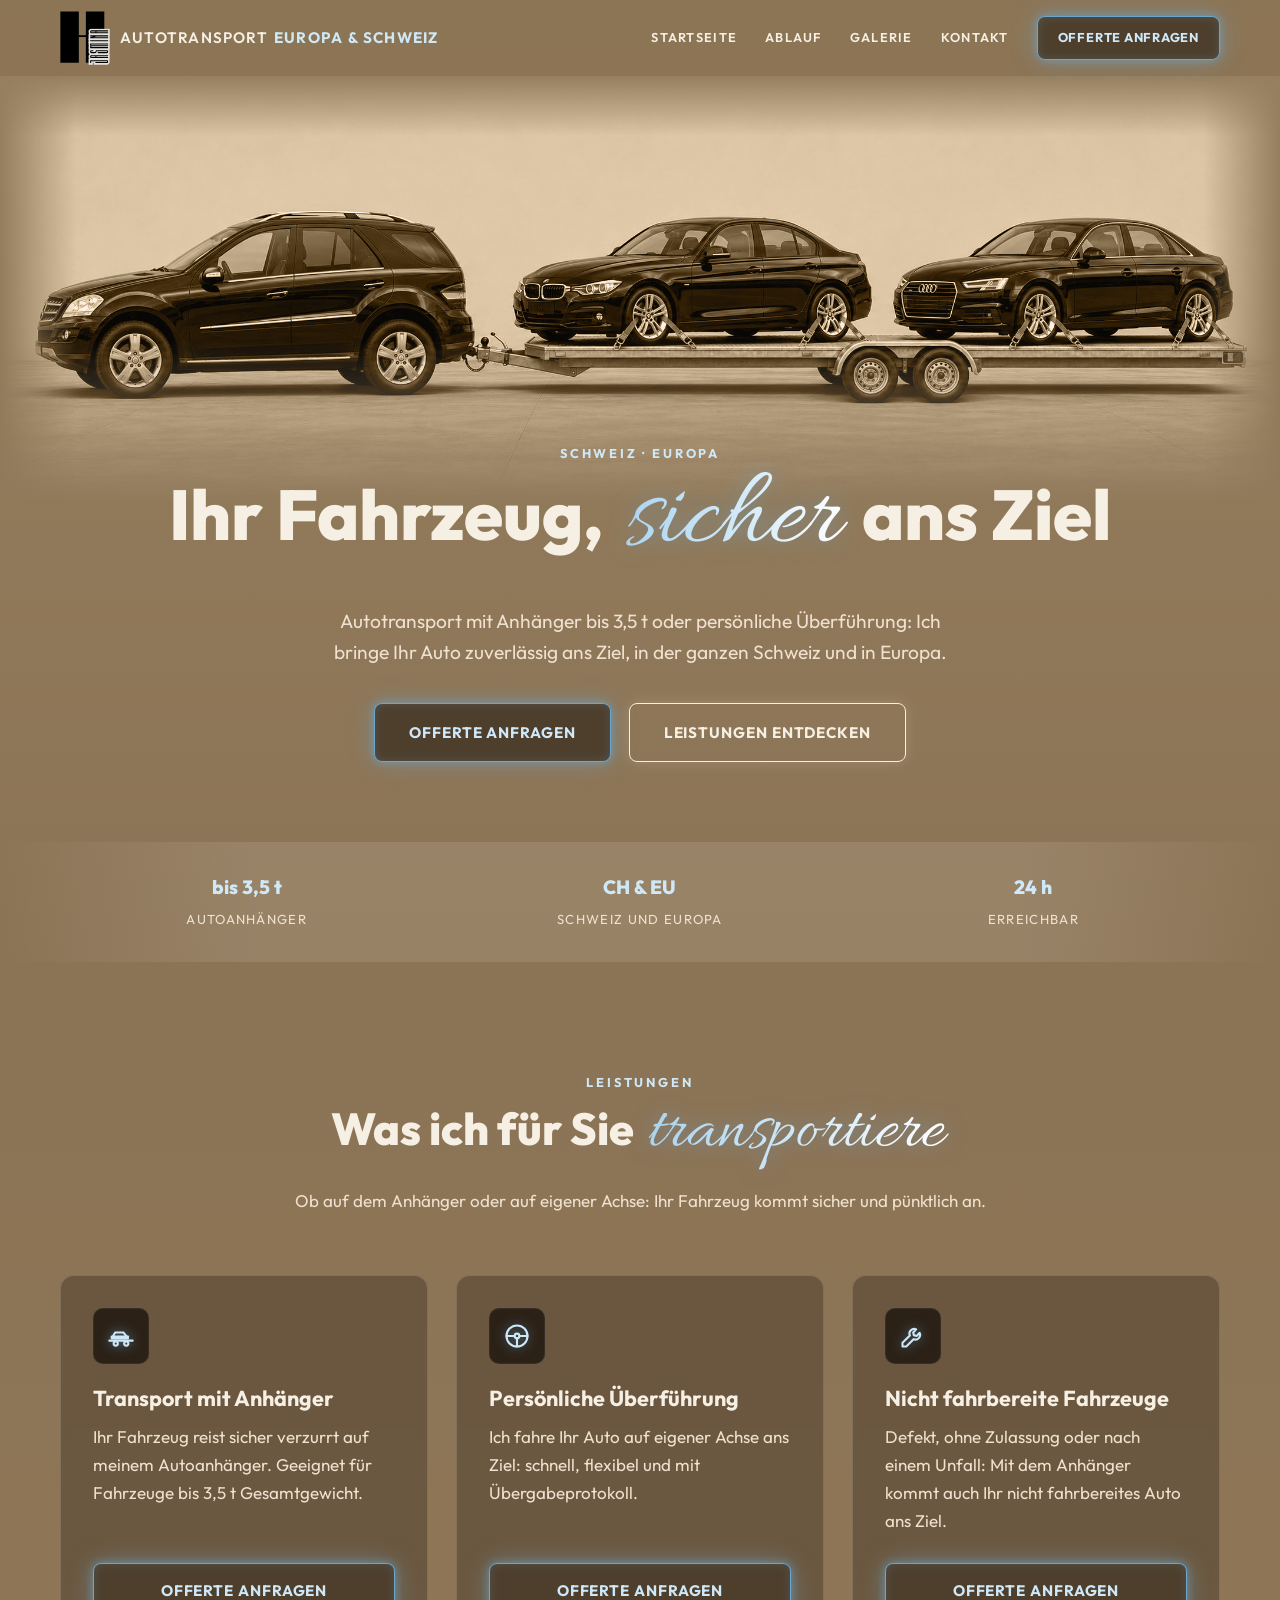
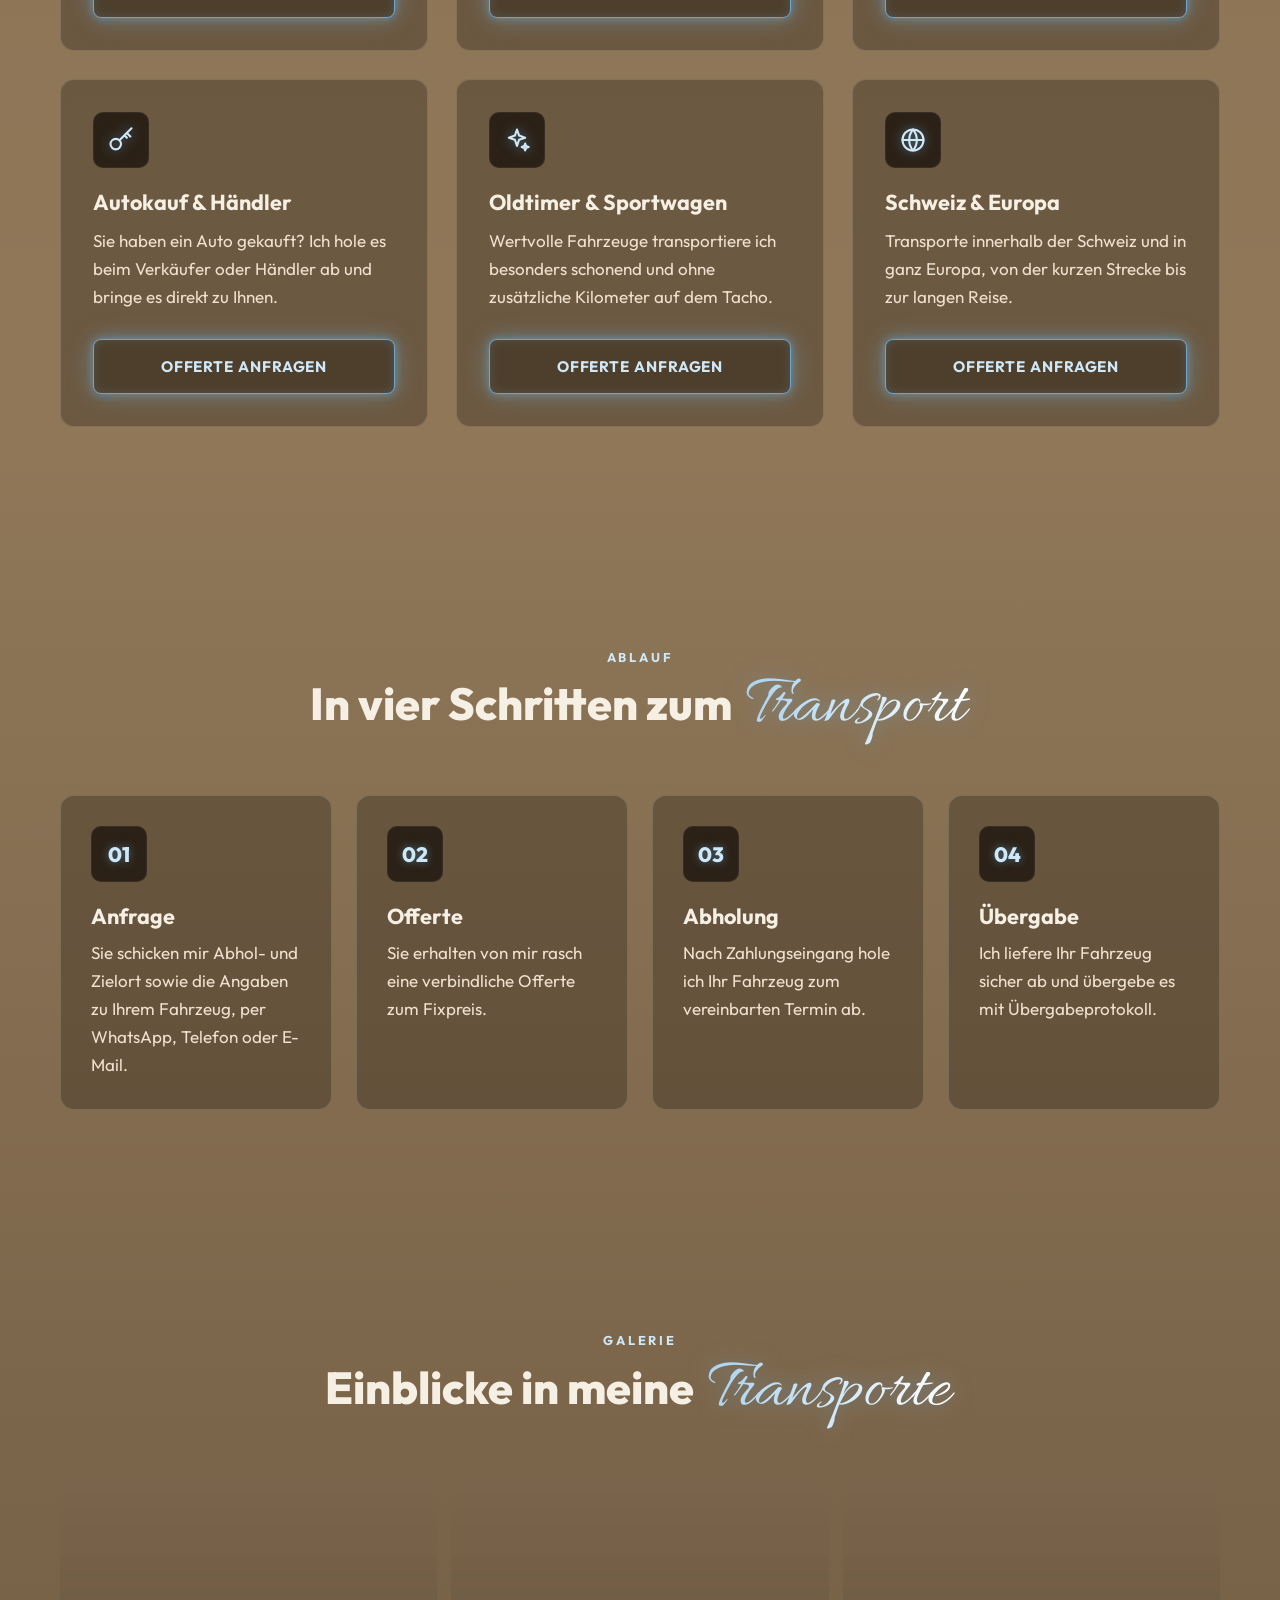
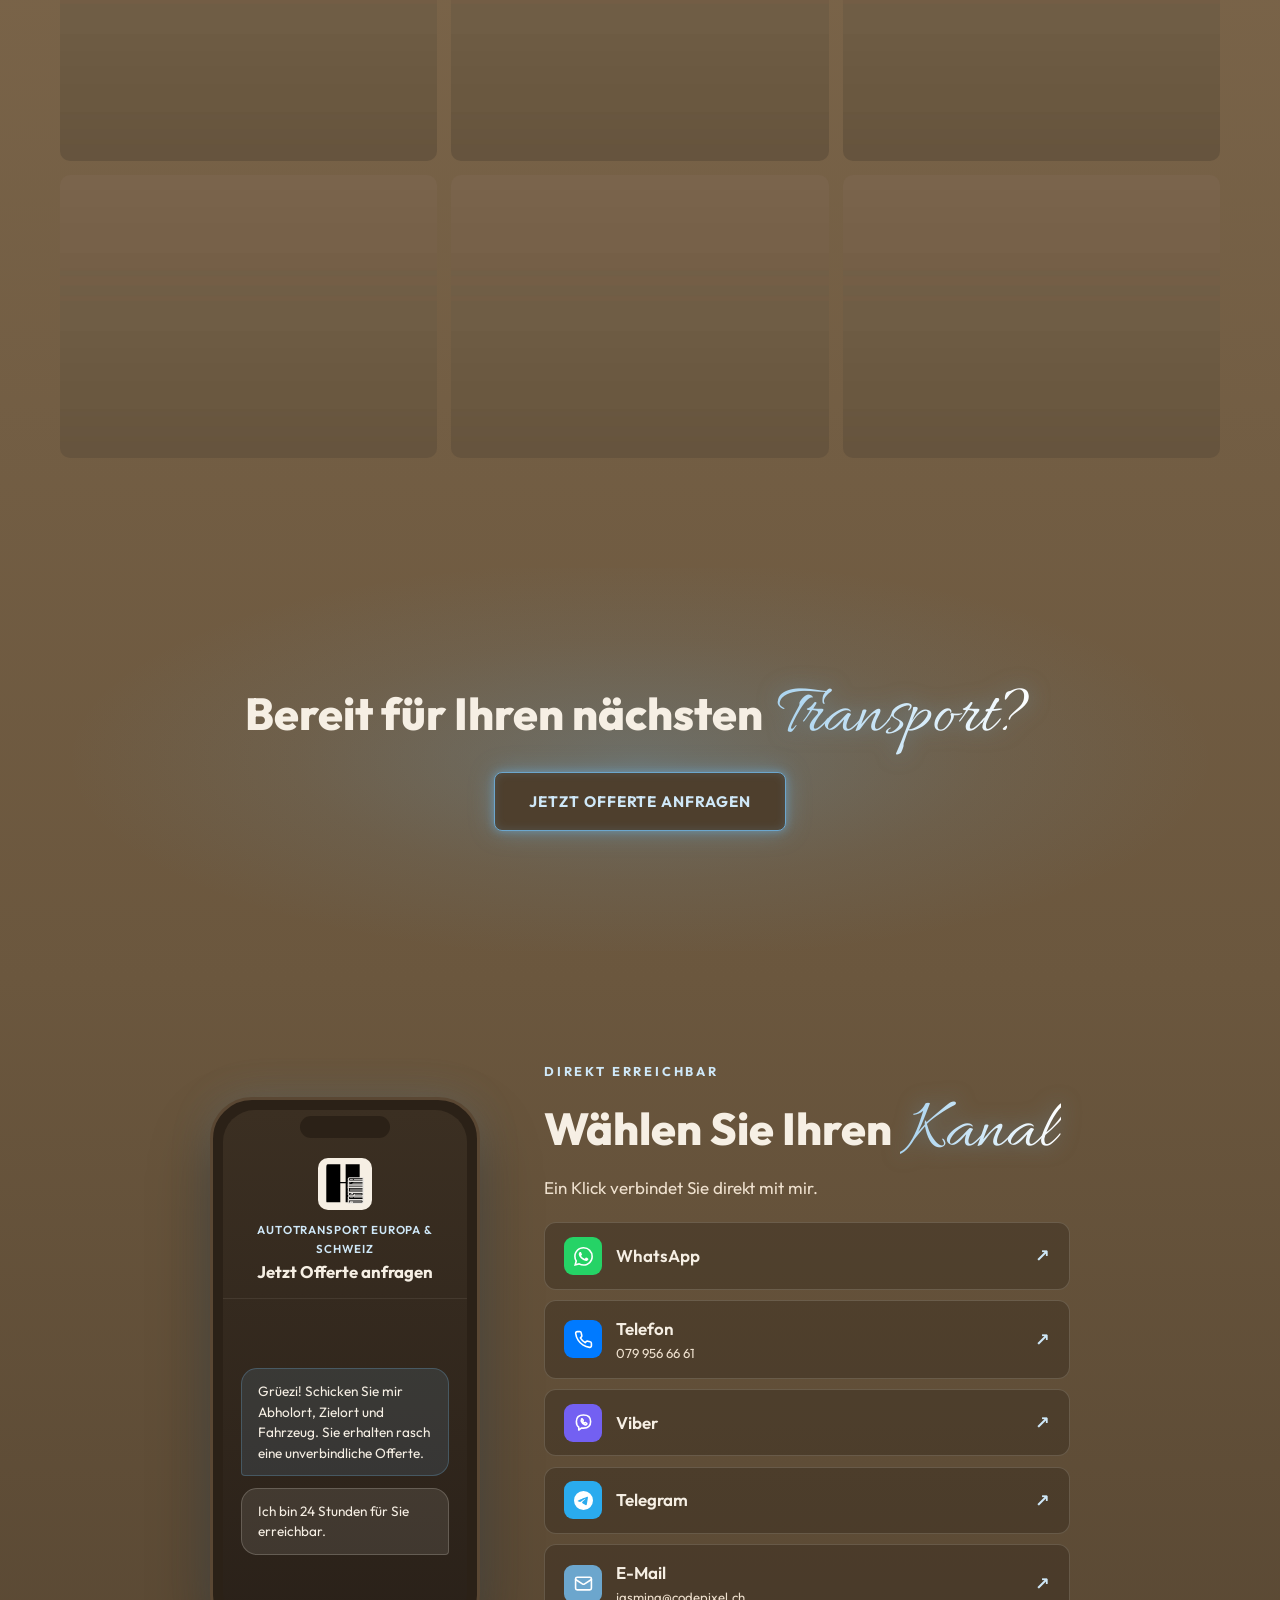
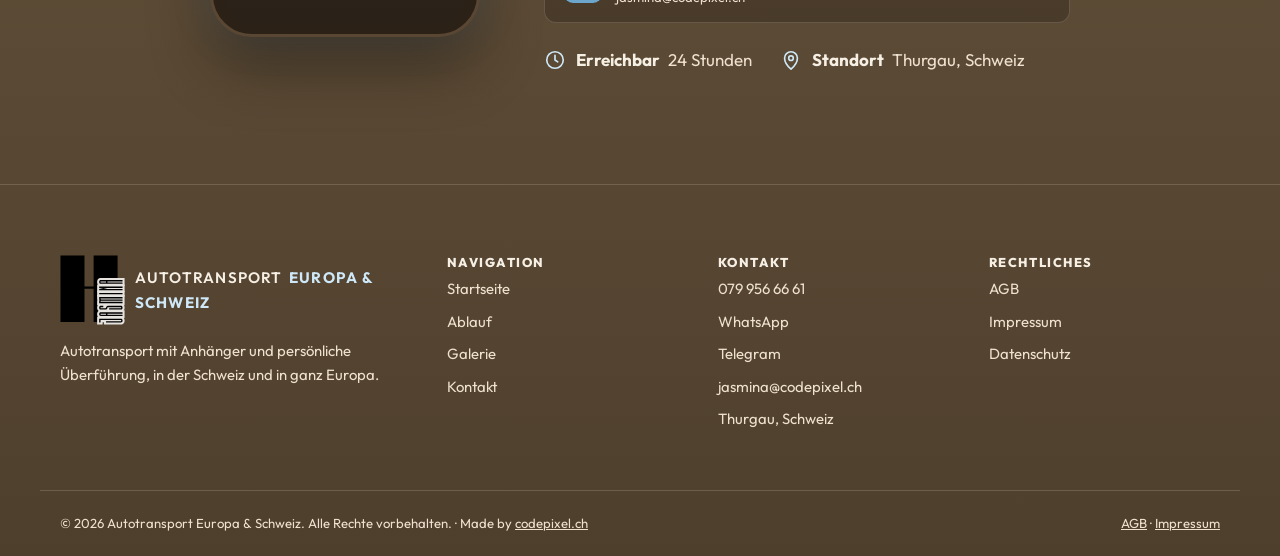
==== commit 9caa2932: "Footer: Made by codepixel.ch Co-Authored-By: Claude Opus 5.5 <noreply@anthropic.com> Claude-Session:" ====
--- a/index.html
+++ b/index.html
@@ -265,7 +265,7 @@
     </div>
   </div>
   <div class="container footer-bottom">
-    <span>© <span id="year">2026</span> Autotransport Europa &amp; Schweiz. Alle Rechte vorbehalten.</span>
+    <span>© <span id="year">2026</span> Autotransport Europa &amp; Schweiz. Alle Rechte vorbehalten. · Made by <a href="https://www.codepixel.ch" target="_blank" rel="noopener">codepixel.ch</a></span>
     <span><a href="agb.html">AGB</a> · <a href="impressum.html">Impressum</a></span>
   </div>
 </footer>
